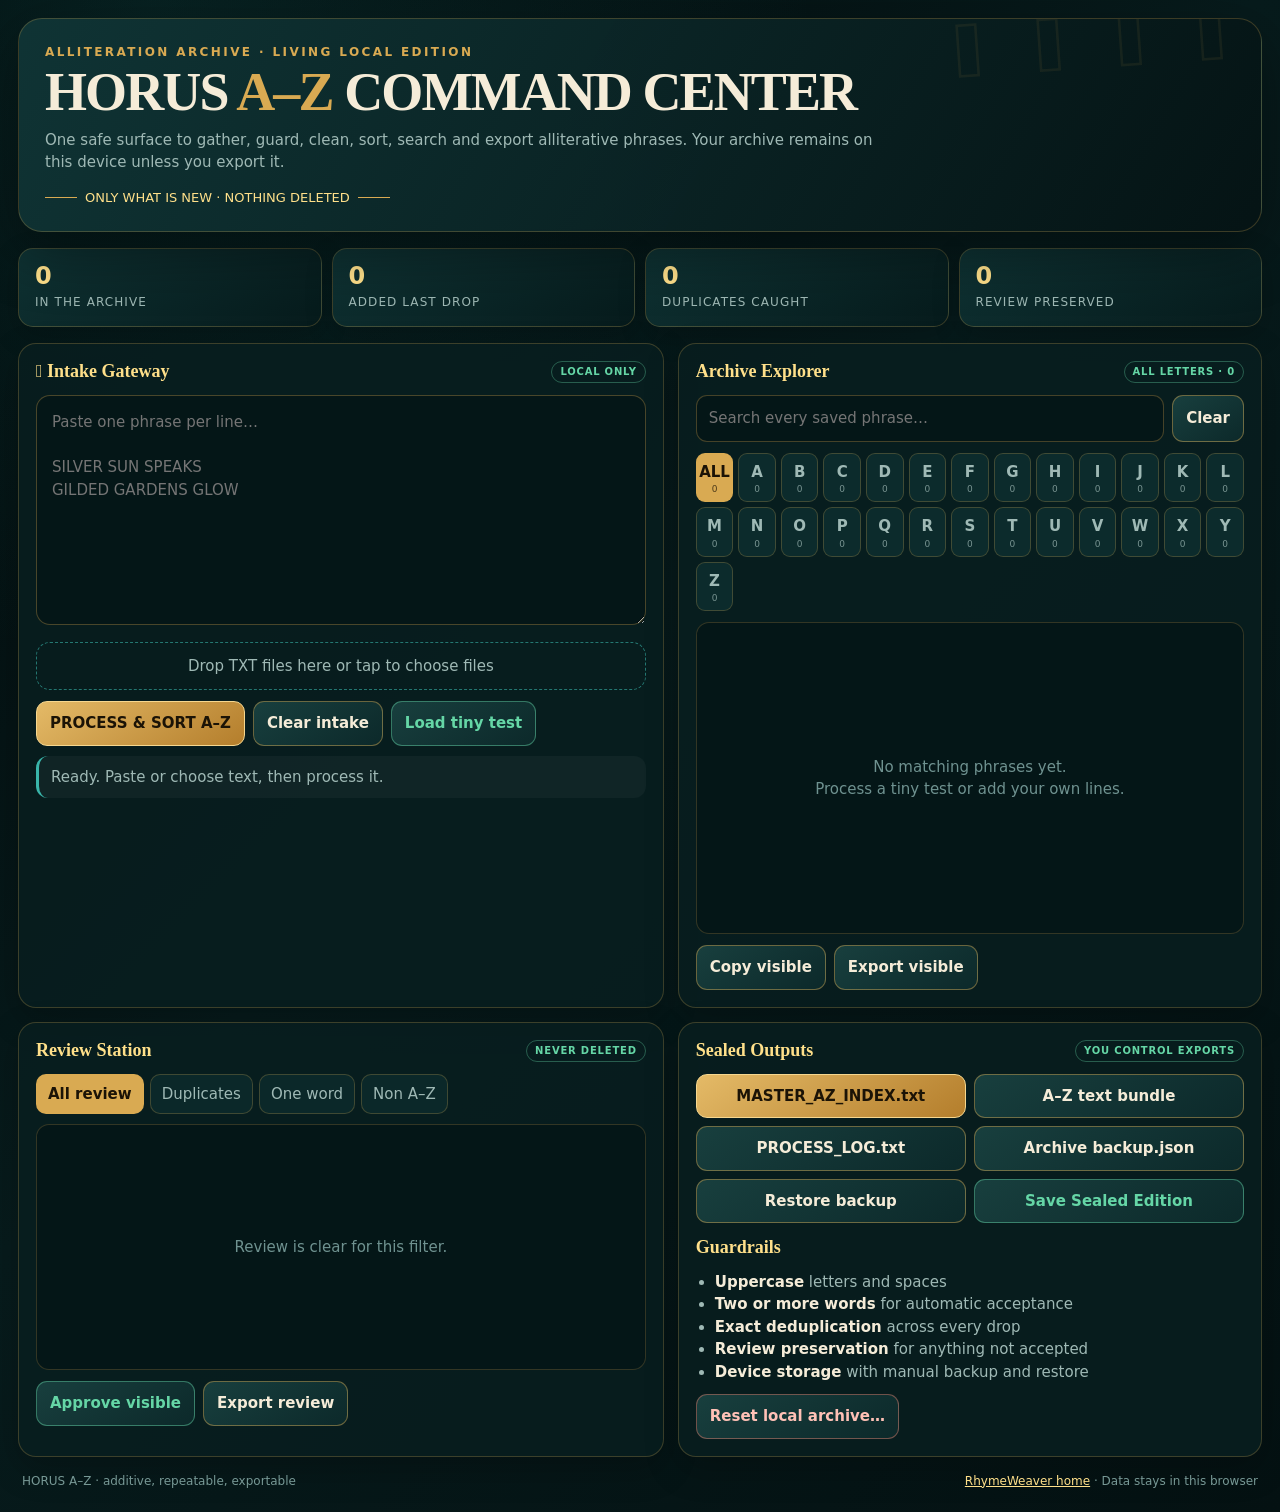
==== horus-command-center.html @ e1c33fc9 "feat: add HORUS A-Z command center" ====
<!doctype html>
<html lang="en">
<head>
  <meta charset="utf-8">
  <meta name="viewport" content="width=device-width,initial-scale=1,viewport-fit=cover">
  <meta name="theme-color" content="#071b1c">
  <title>HORUS A–Z Command Center</title>
  <style>
    :root{--ink:#041112;--deep:#071b1c;--panel:#0b292a;--panel2:#103536;--teal:#1a7773;--teal2:#39b5aa;--gold:#d9aa52;--gold2:#ffe08a;--cream:#f5ecd8;--muted:#9fb9b5;--danger:#e9826f;--ok:#65d6a6;--line:rgba(217,170,82,.25);--shadow:0 18px 60px rgba(0,0,0,.38);--radius:18px}
    *{box-sizing:border-box}
    html{color-scheme:dark;scroll-behavior:smooth}
    body{margin:0;min-height:100vh;background:radial-gradient(circle at 12% 0%,rgba(26,119,115,.2),transparent 35%),linear-gradient(135deg,#020a0b,#071b1c 45%,#041112);color:var(--cream);font:15px/1.5 Inter,ui-sans-serif,system-ui,-apple-system,"Segoe UI",sans-serif}
    button,input,textarea{font:inherit}
    button{touch-action:manipulation}
    .shell{width:min(1480px,100%);margin:auto;padding:18px}
    .mast{position:relative;overflow:hidden;border:1px solid var(--line);border-radius:24px;background:linear-gradient(120deg,rgba(16,53,54,.95),rgba(5,20,21,.98));box-shadow:var(--shadow);padding:24px 26px}
    .mast:after{content:"𓂀 𓋹 𓆣 𓂀";position:absolute;right:18px;top:-18px;color:rgba(217,170,82,.08);font:80px/1 serif;letter-spacing:16px;transform:rotate(-4deg);pointer-events:none}
    .eyebrow{color:var(--gold);font-size:12px;font-weight:800;letter-spacing:.2em;text-transform:uppercase}
    h1{margin:4px 0 2px;font:700 clamp(29px,5vw,54px)/1.03 Georgia,serif;color:var(--cream);letter-spacing:-.035em}
    h1 span{color:var(--gold)}
    .sub{margin:8px 0 0;color:var(--muted);max-width:850px}
    .motto{display:inline-flex;align-items:center;gap:8px;margin-top:14px;color:var(--gold2);font-size:13px}.motto:before,.motto:after{content:"";width:32px;height:1px;background:var(--gold)}
    .stats{display:grid;grid-template-columns:repeat(4,minmax(120px,1fr));gap:10px;margin:16px 0}
    .stat{border:1px solid var(--line);border-radius:15px;background:linear-gradient(145deg,rgba(16,53,54,.9),rgba(7,27,28,.92));padding:14px 16px;box-shadow:0 8px 28px rgba(0,0,0,.2)}
    .stat b{display:block;color:var(--gold2);font-size:24px;line-height:1.1}.stat span{color:var(--muted);font-size:12px;text-transform:uppercase;letter-spacing:.09em}
    .grid{display:grid;grid-template-columns:minmax(0,1.05fr) minmax(360px,.95fr);gap:14px}
    .card{border:1px solid var(--line);border-radius:var(--radius);background:rgba(8,30,31,.92);box-shadow:0 12px 34px rgba(0,0,0,.22);padding:17px}
    .card h2{display:flex;align-items:center;justify-content:space-between;gap:8px;margin:0 0 12px;color:var(--gold2);font:700 18px/1.2 Georgia,serif}
    .tag{border:1px solid rgba(101,214,166,.35);border-radius:999px;color:var(--ok);padding:3px 8px;font:700 10px/1.4 system-ui;letter-spacing:.08em;text-transform:uppercase}
    textarea{width:100%;min-height:230px;resize:vertical;border:1px solid rgba(217,170,82,.32);border-radius:14px;background:#041617;color:var(--cream);padding:15px;outline:none}
    textarea:focus,input:focus{border-color:var(--gold);box-shadow:0 0 0 3px rgba(217,170,82,.12)}
    .drop{position:relative;border:1px dashed rgba(57,181,170,.6);border-radius:14px;padding:12px;text-align:center;color:var(--muted);margin-top:10px;transition:.2s}.drop.over{background:rgba(57,181,170,.12);border-color:var(--gold)}
    .drop input{position:absolute;inset:0;opacity:0;cursor:pointer;width:100%}
    .actions{display:flex;flex-wrap:wrap;gap:8px;margin-top:11px}
    .btn{border:1px solid rgba(217,170,82,.45);border-radius:11px;background:linear-gradient(145deg,#183f3e,#0c292a);color:var(--cream);padding:10px 13px;font-weight:750;cursor:pointer;transition:.15s}.btn:hover{transform:translateY(-1px);border-color:var(--gold)}.btn:active{transform:translateY(0)}
    .btn.primary{background:linear-gradient(145deg,#e4ba67,#b47e2c);color:#1b1306;border-color:#f6d78f}.btn.safe{border-color:rgba(101,214,166,.45);color:var(--ok)}.btn.danger{border-color:rgba(233,130,111,.45);color:#ffc1b6}
    .notice{min-height:42px;margin-top:10px;border-radius:12px;padding:10px 12px;background:rgba(255,255,255,.035);color:var(--muted);border-left:3px solid var(--teal2)}.notice.ok{border-color:var(--ok);color:#c7f7df}.notice.warn{border-color:var(--gold);color:var(--gold2)}.notice.bad{border-color:var(--danger);color:#ffc1b6}
    .search{display:flex;gap:8px}.search input{flex:1;min-width:0;border:1px solid rgba(217,170,82,.3);border-radius:11px;background:#041617;color:var(--cream);padding:11px 12px;outline:none}
    .alphabet{display:grid;grid-template-columns:repeat(13,1fr);gap:5px;margin:11px 0}.letter{border:1px solid rgba(217,170,82,.25);border-radius:9px;background:#0c2b2c;color:var(--muted);padding:7px 2px;cursor:pointer;font-weight:800}.letter.on{background:var(--gold);color:#1b1306}.letter em{display:block;font:normal 9px/1 system-ui;margin-top:2px;opacity:.75}
    .results{height:312px;overflow:auto;border:1px solid rgba(217,170,82,.22);border-radius:13px;background:#041617;padding:7px}
    .row{display:flex;gap:8px;align-items:flex-start;border-bottom:1px solid rgba(255,255,255,.06);padding:8px}.row:last-child{border:0}.row span{flex:1;word-break:break-word}.mini{border:0;border-radius:7px;background:#123c3d;color:var(--gold2);padding:4px 7px;cursor:pointer;font-size:11px}
    .empty{display:grid;place-items:center;height:100%;color:#6f9290;text-align:center;padding:25px}
    .tabs{display:flex;gap:6px;overflow:auto;margin-bottom:10px}.tab{white-space:nowrap;border:1px solid rgba(217,170,82,.25);border-radius:10px;background:#0b2829;color:var(--muted);padding:8px 11px;cursor:pointer}.tab.on{color:#1b1306;background:var(--gold);font-weight:800}
    .review{height:246px;overflow:auto;border:1px solid rgba(217,170,82,.22);border-radius:13px;background:#041617;padding:7px}
    .review .why{display:block;color:var(--danger);font-size:11px;margin-top:2px}
    .exports{display:grid;grid-template-columns:repeat(2,1fr);gap:8px}
    .rulelist{margin:0;padding-left:19px;color:var(--muted)}.rulelist strong{color:var(--cream)}
    footer{display:flex;justify-content:space-between;gap:12px;flex-wrap:wrap;color:#779895;font-size:12px;padding:15px 4px 4px}footer a{color:var(--gold2)}
    dialog{width:min(620px,calc(100% - 30px));border:1px solid var(--line);border-radius:18px;background:#082526;color:var(--cream);box-shadow:var(--shadow);padding:20px}dialog::backdrop{background:rgba(0,0,0,.72)}
    @media(max-width:900px){.grid{grid-template-columns:1fr}.stats{grid-template-columns:repeat(2,1fr)}.alphabet{grid-template-columns:repeat(9,1fr)}}
    @media(max-width:520px){.shell{padding:8px}.mast{padding:20px 16px}.stats{gap:7px}.stat{padding:12px}.alphabet{grid-template-columns:repeat(7,1fr)}.exports{grid-template-columns:1fr}.btn{flex:1 1 auto}}
  </style>
</head>
<body>
<main class="shell">
  <header class="mast">
    <div class="eyebrow">Alliteration Archive · Living Local Edition</div>
    <h1>HORUS <span>A–Z</span> COMMAND CENTER</h1>
    <p class="sub">One safe surface to gather, guard, clean, sort, search and export alliterative phrases. Your archive remains on this device unless you export it.</p>
    <div class="motto">ONLY WHAT IS NEW · NOTHING DELETED</div>
  </header>

  <section class="stats" aria-label="Archive statistics">
    <div class="stat"><b id="totalStat">0</b><span>In the archive</span></div>
    <div class="stat"><b id="lastStat">0</b><span>Added last drop</span></div>
    <div class="stat"><b id="dupeStat">0</b><span>Duplicates caught</span></div>
    <div class="stat"><b id="reviewStat">0</b><span>Review preserved</span></div>
  </section>

  <div class="grid">
    <section class="card">
      <h2>𓂀 Intake Gateway <span class="tag">Local only</span></h2>
      <textarea id="intake" placeholder="Paste one phrase per line…&#10;&#10;SILVER SUN SPEAKS&#10;GILDED GARDENS GLOW"></textarea>
      <div class="drop" id="dropZone">Drop TXT files here or tap to choose files<input id="files" type="file" accept=".txt,text/plain" multiple aria-label="Choose text files"></div>
      <div class="actions">
        <button class="btn primary" id="processBtn">PROCESS &amp; SORT A–Z</button>
        <button class="btn" id="clearInputBtn">Clear intake</button>
        <button class="btn safe" id="sampleBtn">Load tiny test</button>
      </div>
      <div class="notice" id="notice" role="status" aria-live="polite">Ready. Paste or choose text, then process it.</div>
    </section>

    <section class="card">
      <h2>Archive Explorer <span class="tag" id="viewTag">All letters</span></h2>
      <div class="search"><input id="search" type="search" placeholder="Search every saved phrase…" aria-label="Search archive"><button class="btn" id="clearSearchBtn">Clear</button></div>
      <div class="alphabet" id="alphabet" aria-label="Filter by first letter"></div>
      <div class="results" id="results"></div>
      <div class="actions"><button class="btn" id="copyViewBtn">Copy visible</button><button class="btn" id="exportViewBtn">Export visible</button></div>
    </section>

    <section class="card">
      <h2>Review Station <span class="tag">Never deleted</span></h2>
      <div class="tabs"><button class="tab on" data-review="all">All review</button><button class="tab" data-review="duplicate">Duplicates</button><button class="tab" data-review="one-word">One word</button><button class="tab" data-review="non-a-z">Non A–Z</button></div>
      <div class="review" id="review"></div>
      <div class="actions"><button class="btn safe" id="approveAllBtn">Approve visible</button><button class="btn" id="exportReviewBtn">Export review</button></div>
    </section>

    <section class="card">
      <h2>Sealed Outputs <span class="tag">You control exports</span></h2>
      <div class="exports">
        <button class="btn primary" id="masterBtn">MASTER_AZ_INDEX.txt</button>
        <button class="btn" id="azBtn">A–Z text bundle</button>
        <button class="btn" id="logBtn">PROCESS_LOG.txt</button>
        <button class="btn" id="backupBtn">Archive backup.json</button>
        <button class="btn" id="restoreBtn">Restore backup</button>
        <button class="btn safe" id="sealedBtn">Save Sealed Edition</button>
      </div>
      <input id="restoreFile" type="file" accept="application/json,.json" hidden>
      <div style="height:14px"></div>
      <h2>Guardrails</h2>
      <ul class="rulelist">
        <li><strong>Uppercase</strong> letters and spaces</li>
        <li><strong>Two or more words</strong> for automatic acceptance</li>
        <li><strong>Exact deduplication</strong> across every drop</li>
        <li><strong>Review preservation</strong> for anything not accepted</li>
        <li><strong>Device storage</strong> with manual backup and restore</li>
      </ul>
      <div class="actions"><button class="btn danger" id="resetBtn">Reset local archive…</button></div>
    </section>
  </div>
  <footer><span>HORUS A–Z · additive, repeatable, exportable</span><span><a href="./">RhymeWeaver home</a> · Data stays in this browser</span></footer>
</main>

<dialog id="confirmDialog">
  <h2 style="color:var(--gold2);font-family:Georgia,serif">Reset this browser’s local archive?</h2>
  <p>This clears only the saved copy inside this browser. Export a backup first if you want to recover it later. Nothing in GitHub or on your HP is changed.</p>
  <div class="actions"><button class="btn" id="cancelReset">Cancel</button><button class="btn danger" id="confirmReset">Reset local copy</button></div>
</dialog>

<script>
(() => {
  'use strict';
  const KEY='HORUS_AZ_COMMAND_CENTER_V1';
  const LETTERS='ABCDEFGHIJKLMNOPQRSTUVWXYZ'.split('');
  const $=id=>document.getElementById(id);
  const fresh=()=>({version:1,phrases:[],review:[],logs:[],lastAdded:0,totalDupes:0});
  let state=load(), activeLetter='ALL', reviewFilter='all';

  function load(){try{const x=JSON.parse(localStorage.getItem(KEY));return x&&Array.isArray(x.phrases)&&Array.isArray(x.review)?Object.assign(fresh(),x):fresh()}catch{return fresh()}}
  function save(){localStorage.setItem(KEY,JSON.stringify(state));render()}
  function clean(raw){return String(raw).normalize('NFKD').replace(/[\u0300-\u036f]/g,'').toUpperCase().replace(/[^A-Z\s]/g,' ').replace(/\s+/g,' ').trim()}
  function reason(text){if(!text)return 'blank';if(!/^[A-Z]/.test(text))return 'non-a-z';if(text.split(' ').length<2)return 'one-word';return ''}
  function addReview(raw,normalized,why,source){state.review.push({id:crypto.randomUUID?crypto.randomUUID():Date.now()+'-'+Math.random(),raw:String(raw),text:normalized,why,source,at:new Date().toISOString()})}
  function processLines(lines,source='PASTE'){
    const known=new Set(state.phrases), batch=new Set();let added=0,dupes=0,reviewed=0,blanks=0;
    for(const raw of lines){const text=clean(raw);if(!text){blanks++;continue}const why=reason(text);if(why){addReview(raw,text,why,source);reviewed++;continue}if(known.has(text)||batch.has(text)){addReview(raw,text,'duplicate',source);dupes++;reviewed++;continue}batch.add(text);known.add(text);state.phrases.push(text);added++}
    state.phrases.sort((a,b)=>a.localeCompare(b));state.lastAdded=added;state.totalDupes+=dupes;
    state.logs.unshift({at:new Date().toISOString(),source,scanned:lines.length,added,duplicates:dupes,review:reviewed,blank:blanks});
    save();message(`Complete: ${added} new · ${dupes} duplicates · ${reviewed} review · ${blanks} blank`,added?'ok':'warn');
  }
  function message(text,type=''){const n=$('notice');n.textContent=text;n.className='notice '+type}
  function counts(){const c=Object.fromEntries(LETTERS.map(x=>[x,0]));state.phrases.forEach(x=>{if(c[x[0]]!==undefined)c[x[0]]++});return c}
  function visible(){const q=$('search').value.trim().toUpperCase();return state.phrases.filter(x=>(activeLetter==='ALL'||x[0]===activeLetter)&&(!q||x.includes(q)))}
  function visibleReview(){return state.review.filter(x=>reviewFilter==='all'||x.why===reviewFilter)}
  function render(){
    $('totalStat').textContent=state.phrases.length.toLocaleString();$('lastStat').textContent=state.lastAdded.toLocaleString();$('dupeStat').textContent=state.totalDupes.toLocaleString();$('reviewStat').textContent=state.review.length.toLocaleString();
    const c=counts(), a=$('alphabet');a.innerHTML='';
    [['ALL',state.phrases.length],...LETTERS.map(x=>[x,c[x]])].forEach(([l,n])=>{const b=document.createElement('button');b.className='letter '+(activeLetter===l?'on':'');b.innerHTML=`${l}<em>${n}</em>`;b.onclick=()=>{activeLetter=l;render()};a.appendChild(b)});
    const list=visible();$('viewTag').textContent=(activeLetter==='ALL'?'All letters':activeLetter)+' · '+list.length;
    const box=$('results');box.innerHTML='';if(!list.length)box.innerHTML='<div class="empty">No matching phrases yet.<br>Process a tiny test or add your own lines.</div>';else list.slice(0,3000).forEach(text=>{const r=document.createElement('div');r.className='row';const s=document.createElement('span');s.textContent=text;const b=document.createElement('button');b.className='mini';b.textContent='COPY';b.onclick=()=>copy(text);r.append(s,b);box.appendChild(r)});
    const rv=visibleReview(), rb=$('review');rb.innerHTML='';if(!rv.length)rb.innerHTML='<div class="empty">Review is clear for this filter.</div>';else rv.slice(0,3000).forEach(item=>{const r=document.createElement('div');r.className='row';const s=document.createElement('span');s.textContent=item.text||item.raw;const why=document.createElement('small');why.className='why';why.textContent=item.why+' · '+item.source;s.appendChild(why);const b=document.createElement('button');b.className='mini';b.textContent='APPROVE';b.onclick=()=>approve(item.id);r.append(s,b);rb.appendChild(r)});
  }
  function approve(id){const i=state.review.findIndex(x=>x.id===id);if(i<0)return;const item=state.review[i],text=clean(item.text||item.raw);if(!text){message('That line is blank after cleaning.','bad');return}if(state.phrases.includes(text)){item.why='duplicate';message('Already in archive; preserved as duplicate.','warn');save();return}state.phrases.push(text);state.phrases.sort((a,b)=>a.localeCompare(b));state.review.splice(i,1);state.logs.unshift({at:new Date().toISOString(),source:'REVIEW APPROVAL',scanned:1,added:1,duplicates:0,review:0,blank:0});state.lastAdded=1;save();message('Review line approved and added.','ok')}
  function approveVisible(){const ids=visibleReview().map(x=>x.id);let added=0;for(const id of ids){const i=state.review.findIndex(x=>x.id===id);if(i<0)continue;const text=clean(state.review[i].text||state.review[i].raw);if(text&&!state.phrases.includes(text)){state.phrases.push(text);state.review.splice(i,1);added++}}
    state.phrases.sort((a,b)=>a.localeCompare(b));state.lastAdded=added;state.logs.unshift({at:new Date().toISOString(),source:'BULK REVIEW APPROVAL',scanned:ids.length,added,duplicates:ids.length-added,review:0,blank:0});save();message(`${added} review lines approved; existing duplicates stayed in review.`,added?'ok':'warn')}
  function download(name,text,type='text/plain'){const blob=new Blob([text],{type:type+';charset=utf-8'}),url=URL.createObjectURL(blob),a=document.createElement('a');a.href=url;a.download=name;document.body.appendChild(a);a.click();a.remove();setTimeout(()=>URL.revokeObjectURL(url),1500);message(`Downloaded ${name}`,'ok')}
  async function copy(text){try{await navigator.clipboard.writeText(text);message('Copied to clipboard.','ok')}catch{message('Copy was blocked; use Export instead.','bad')}}
  function logText(){return ['HORUS A-Z PROCESS LOG','GENERATED '+new Date().toISOString(),'','DATE\tSOURCE\tSCANNED\tADDED\tDUPLICATES\tREVIEW\tBLANK',...state.logs.map(x=>[x.at,x.source,x.scanned,x.added,x.duplicates,x.review,x.blank].join('\t'))].join('\n')}
  function azBundle(){return LETTERS.map(l=>`===== ${l}.txt =====\n${state.phrases.filter(x=>x[0]===l).join('\n')}`).join('\n\n')}
  function sealed(){const seed=`<script>localStorage.setItem(${JSON.stringify(KEY)},${JSON.stringify(JSON.stringify(state))});<\/script>`;const html='<!doctype html>\n'+document.documentElement.outerHTML.replace('<head>','<head>'+seed);download('HORUS_AZ_SEALED_EDITION.html',html,'text/html')}

  $('processBtn').onclick=()=>{const v=$('intake').value;if(!v.trim()){message('Paste text or choose TXT files first.','bad');return}processLines(v.split(/\r?\n/),'PASTE');$('intake').value=''};
  $('clearInputBtn').onclick=()=>{$('intake').value='';message('Intake cleared; saved archive unchanged.')};
  $('sampleBtn').onclick=()=>{$('intake').value='SILVER SUN SPEAKS\nGILDED GARDENS GLOW\nSILVER SUN SPEAKS\nLONE\nRADIANT RIVERS RISE';message('Tiny test loaded. Press PROCESS & SORT A–Z.')};
  $('search').oninput=render;$('clearSearchBtn').onclick=()=>{$('search').value='';activeLetter='ALL';render()};
  $('copyViewBtn').onclick=()=>copy(visible().join('\n'));$('exportViewBtn').onclick=()=>download(activeLetter==='ALL'?'VISIBLE_AZ_RESULTS.txt':activeLetter+'.txt',visible().join('\n'));
  document.querySelectorAll('.tab').forEach(b=>b.onclick=()=>{document.querySelectorAll('.tab').forEach(x=>x.classList.remove('on'));b.classList.add('on');reviewFilter=b.dataset.review;render()});
  $('approveAllBtn').onclick=approveVisible;$('exportReviewBtn').onclick=()=>download('REVIEW_NOT_DELETED.txt',visibleReview().map(x=>`${x.why}\t${x.text||x.raw}\t${x.source}`).join('\n'));
  $('masterBtn').onclick=()=>download('MASTER_AZ_INDEX.txt',state.phrases.join('\n'));$('azBtn').onclick=()=>download('A_Z_TEXT_BUNDLE.txt',azBundle());$('logBtn').onclick=()=>download('PROCESS_LOG.txt',logText());
  $('backupBtn').onclick=()=>download('HORUS_ARCHIVE_BACKUP.json',JSON.stringify(state,null,2),'application/json');$('sealedBtn').onclick=sealed;
  $('restoreBtn').onclick=()=>$('restoreFile').click();$('restoreFile').onchange=async e=>{const f=e.target.files[0];if(!f)return;try{const x=JSON.parse(await f.text());if(!Array.isArray(x.phrases)||!Array.isArray(x.review))throw Error();state=Object.assign(fresh(),x);save();message('Backup restored successfully.','ok')}catch{message('That file is not a valid HORUS backup.','bad')}e.target.value=''};
  const dz=$('dropZone');['dragenter','dragover'].forEach(ev=>dz.addEventListener(ev,e=>{e.preventDefault();dz.classList.add('over')}));['dragleave','drop'].forEach(ev=>dz.addEventListener(ev,e=>{e.preventDefault();dz.classList.remove('over')}));dz.addEventListener('drop',e=>readFiles(e.dataTransfer.files));$('files').onchange=e=>readFiles(e.target.files);
  async function readFiles(files){const all=[];for(const f of files){try{all.push(...(await f.text()).split(/\r?\n/))}catch{message(`Could not read ${f.name}.`,'bad')}}if(all.length)processLines(all,[...files].map(x=>x.name).join(', '));$('files').value=''}
  const d=$('confirmDialog');$('resetBtn').onclick=()=>d.showModal();$('cancelReset').onclick=()=>d.close();$('confirmReset').onclick=()=>{state=fresh();localStorage.removeItem(KEY);d.close();render();message('Local browser archive reset. GitHub and HP files were not changed.','warn')};
  window.addEventListener('storage',e=>{if(e.key===KEY){state=load();render()}});render();
})();
</script>
</body>
</html>
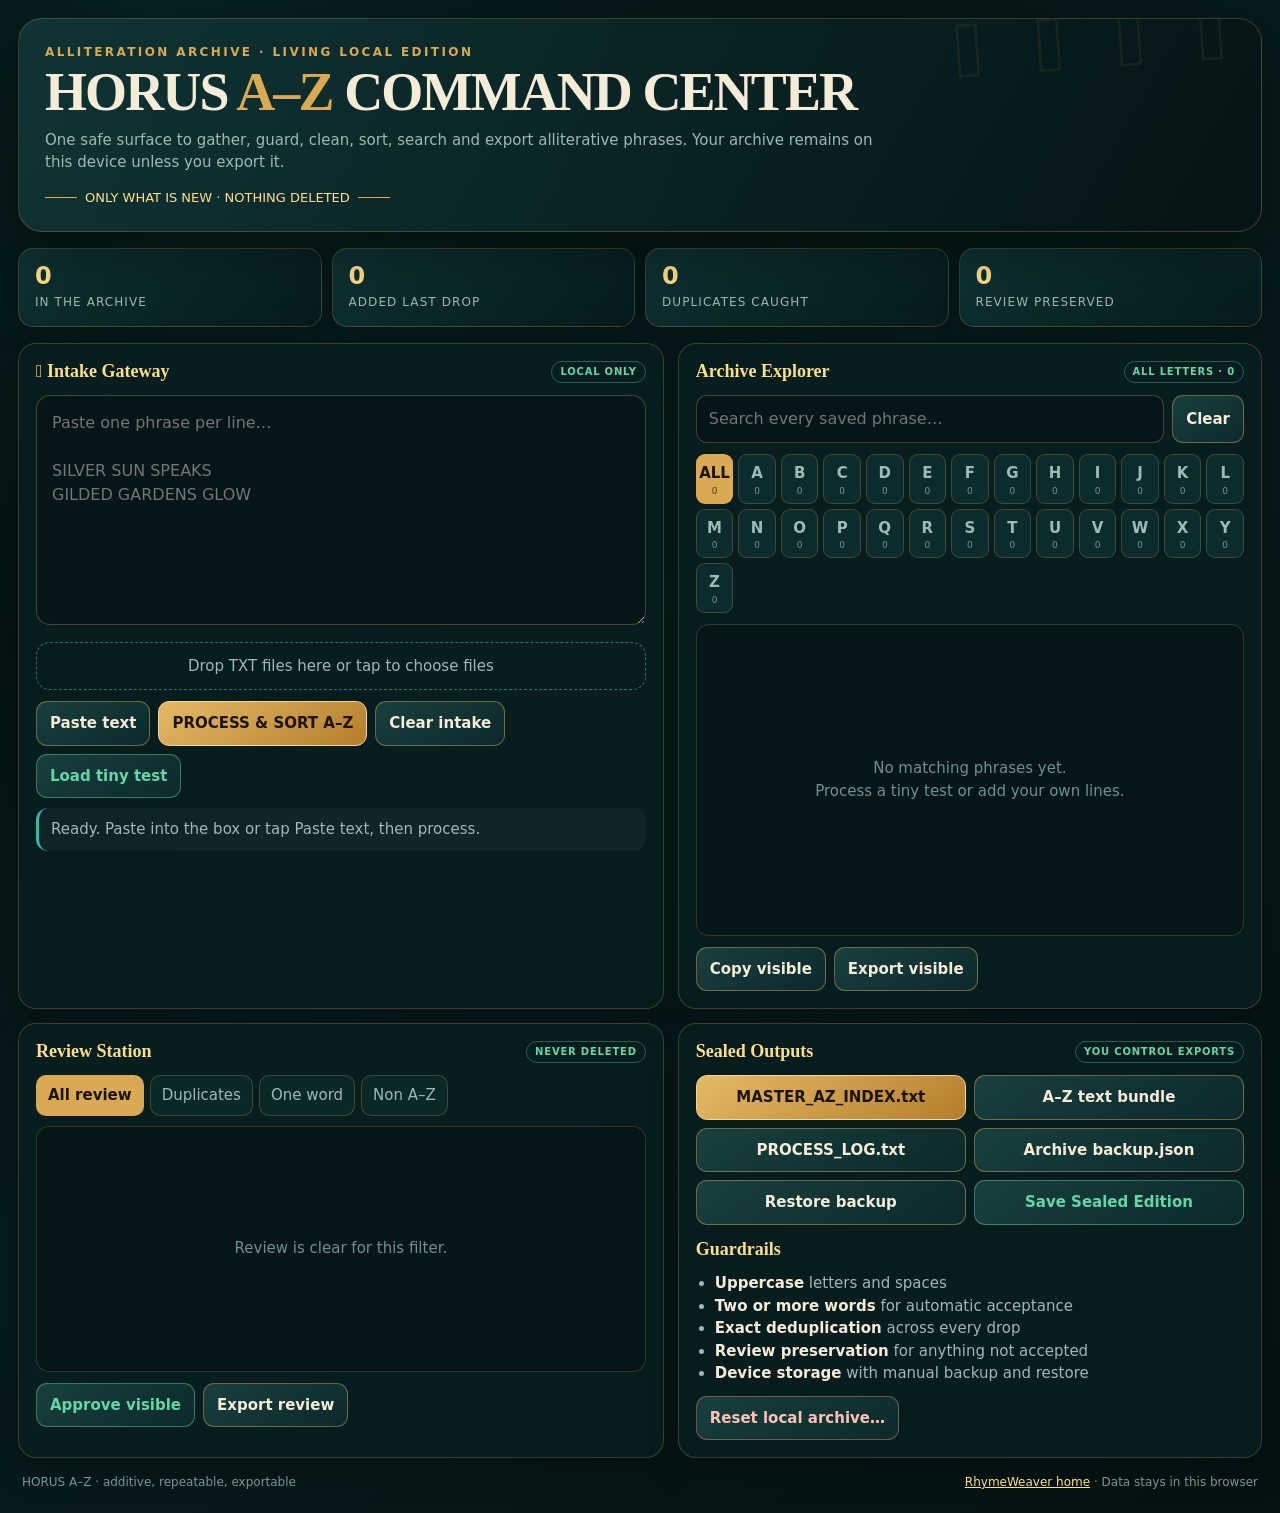
==== commit 5cf98763: "Fix HORUS intake paste and add an inline favicon Rich-text pastes that only carry text/html never ap" ====
--- a/horus-command-center.html
+++ b/horus-command-center.html
@@ -5,6 +5,7 @@
   <meta name="viewport" content="width=device-width,initial-scale=1,viewport-fit=cover">
   <meta name="theme-color" content="#071b1c">
   <title>HORUS A–Z Command Center</title>
+  <link rel="icon" href="data:image/svg+xml,%3Csvg xmlns='http://www.w3.org/2000/svg' viewBox='0 0 32 32'%3E%3Crect width='32' height='32' rx='7' fill='%23041112'/%3E%3Ccircle cx='16' cy='16' r='7.5' fill='none' stroke='%23d9aa52' stroke-width='2'/%3E%3Ccircle cx='16' cy='16' r='2.5' fill='%23ffe08a'/%3E%3C/svg%3E">
   <style>
     :root{--ink:#041112;--deep:#071b1c;--panel:#0b292a;--panel2:#103536;--teal:#1a7773;--teal2:#39b5aa;--gold:#d9aa52;--gold2:#ffe08a;--cream:#f5ecd8;--muted:#9fb9b5;--danger:#e9826f;--ok:#65d6a6;--line:rgba(217,170,82,.25);--shadow:0 18px 60px rgba(0,0,0,.38);--radius:18px}
     *{box-sizing:border-box}
@@ -27,10 +28,11 @@
     .card{border:1px solid var(--line);border-radius:var(--radius);background:rgba(8,30,31,.92);box-shadow:0 12px 34px rgba(0,0,0,.22);padding:17px}
     .card h2{display:flex;align-items:center;justify-content:space-between;gap:8px;margin:0 0 12px;color:var(--gold2);font:700 18px/1.2 Georgia,serif}
     .tag{border:1px solid rgba(101,214,166,.35);border-radius:999px;color:var(--ok);padding:3px 8px;font:700 10px/1.4 system-ui;letter-spacing:.08em;text-transform:uppercase}
-    textarea{width:100%;min-height:230px;resize:vertical;border:1px solid rgba(217,170,82,.32);border-radius:14px;background:#041617;color:var(--cream);padding:15px;outline:none}
+    textarea{width:100%;min-height:230px;resize:vertical;border:1px solid rgba(217,170,82,.32);border-radius:14px;background:#041617;color:var(--cream);padding:15px;outline:none;font-size:16px;position:relative;z-index:2;-webkit-user-select:text;user-select:text;-webkit-touch-callout:default;touch-action:auto}
     textarea:focus,input:focus{border-color:var(--gold);box-shadow:0 0 0 3px rgba(217,170,82,.12)}
-    .drop{position:relative;border:1px dashed rgba(57,181,170,.6);border-radius:14px;padding:12px;text-align:center;color:var(--muted);margin-top:10px;transition:.2s}.drop.over{background:rgba(57,181,170,.12);border-color:var(--gold)}
-    .drop input{position:absolute;inset:0;opacity:0;cursor:pointer;width:100%}
+    .drop{position:relative;z-index:1;overflow:hidden;border:1px dashed rgba(57,181,170,.6);border-radius:14px;padding:12px;text-align:center;color:var(--muted);margin-top:10px;transition:.2s}.drop.over{background:rgba(57,181,170,.12);border-color:var(--gold)}
+    .drop input{position:absolute;inset:0;opacity:0;cursor:pointer;width:100%;height:100%;font-size:16px}
+    input[type="search"]{font-size:16px;-webkit-user-select:text;user-select:text}
     .actions{display:flex;flex-wrap:wrap;gap:8px;margin-top:11px}
     .btn{border:1px solid rgba(217,170,82,.45);border-radius:11px;background:linear-gradient(145deg,#183f3e,#0c292a);color:var(--cream);padding:10px 13px;font-weight:750;cursor:pointer;transition:.15s}.btn:hover{transform:translateY(-1px);border-color:var(--gold)}.btn:active{transform:translateY(0)}
     .btn.primary{background:linear-gradient(145deg,#e4ba67,#b47e2c);color:#1b1306;border-color:#f6d78f}.btn.safe{border-color:rgba(101,214,166,.45);color:var(--ok)}.btn.danger{border-color:rgba(233,130,111,.45);color:#ffc1b6}
@@ -70,14 +72,15 @@
   <div class="grid">
     <section class="card">
       <h2>𓂀 Intake Gateway <span class="tag">Local only</span></h2>
-      <textarea id="intake" placeholder="Paste one phrase per line…&#10;&#10;SILVER SUN SPEAKS&#10;GILDED GARDENS GLOW"></textarea>
+      <textarea id="intake" spellcheck="false" autocomplete="off" autocapitalize="off" autocorrect="off" placeholder="Paste one phrase per line…&#10;&#10;SILVER SUN SPEAKS&#10;GILDED GARDENS GLOW"></textarea>
       <div class="drop" id="dropZone">Drop TXT files here or tap to choose files<input id="files" type="file" accept=".txt,text/plain" multiple aria-label="Choose text files"></div>
       <div class="actions">
-        <button class="btn primary" id="processBtn">PROCESS &amp; SORT A–Z</button>
+        <button class="btn" id="pasteBtn" type="button">Paste text</button>
+        <button class="btn primary" id="processBtn" type="button">PROCESS &amp; SORT A–Z</button>
         <button class="btn" id="clearInputBtn">Clear intake</button>
         <button class="btn safe" id="sampleBtn">Load tiny test</button>
       </div>
-      <div class="notice" id="notice" role="status" aria-live="polite">Ready. Paste or choose text, then process it.</div>
+      <div class="notice" id="notice" role="status" aria-live="polite">Ready. Paste into the box or tap Paste text, then process.</div>
     </section>
 
     <section class="card">
@@ -169,7 +172,115 @@
   function azBundle(){return LETTERS.map(l=>`===== ${l}.txt =====\n${state.phrases.filter(x=>x[0]===l).join('\n')}`).join('\n\n')}
   function sealed(){const seed=`<script>localStorage.setItem(${JSON.stringify(KEY)},${JSON.stringify(JSON.stringify(state))});<\/script>`;const html='<!doctype html>\n'+document.documentElement.outerHTML.replace('<head>','<head>'+seed);download('HORUS_AZ_SEALED_EDITION.html',html,'text/html')}
 
-  $('processBtn').onclick=()=>{const v=$('intake').value;if(!v.trim()){message('Paste text or choose TXT files first.','bad');return}processLines(v.split(/\r?\n/),'PASTE');$('intake').value=''};
+  function htmlToPlain(html){
+    const doc=new DOMParser().parseFromString(String(html),'text/html');
+    const root=doc.body;
+    if(!root)return '';
+    root.querySelectorAll('script,style,noscript').forEach(el=>el.remove());
+    root.querySelectorAll('br').forEach(el=>el.replaceWith('\n'));
+    root.querySelectorAll('p,div,li,tr,h1,h2,h3,h4,h5,h6,blockquote,section,article,pre').forEach(el=>{
+      el.insertBefore(doc.createTextNode('\n'),el.firstChild);
+      el.append(doc.createTextNode('\n'));
+    });
+    return (root.textContent||'').replace(/\u00a0/g,' ').replace(/[ \t]+\n/g,'\n').replace(/\n[ \t]+/g,'\n').replace(/\n{2,}/g,'\n').trim();
+  }
+  function plainFromClipboard(cd){
+    if(!cd)return '';
+    const plain=cd.getData('text/plain')||cd.getData('text')||'';
+    if(plain)return plain;
+    const html=cd.getData('text/html');
+    return html?htmlToPlain(html):'';
+  }
+  function isTextField(el){
+    if(!el)return false;
+    if(el.isContentEditable)return true;
+    if(el.tagName==='TEXTAREA')return true;
+    if(el.tagName!=='INPUT')return false;
+    return ['text','search','email','url','tel','password','number'].includes((el.type||'text').toLowerCase());
+  }
+  function isTextLike(file){
+    const type=(file.type||'').toLowerCase();
+    if(type.startsWith('text/')||type==='application/json')return true;
+    return /\.(txt|text|md|csv|json|tsv)$/i.test(file.name||'');
+  }
+  function splitLines(raw){return String(raw).replace(/\u2028|\u2029/g,'\n').split(/\r\n|\n|\r/)}
+  function insertAt(el,text,start,end){
+    const value=String(text).replace(/\r\n/g,'\n').replace(/\r/g,'\n').replace(/\u2028|\u2029/g,'\n');
+    if(!value)return 0;
+    const before=el.value;
+    const max=before.length;
+    const a=Math.max(0,Math.min(Number.isInteger(start)?start:max,max));
+    const b=Math.max(a,Math.min(Number.isInteger(end)?end:max,max));
+    el.focus();
+    let inserted=false;
+    if(value.length<=100000){
+      try{el.setSelectionRange(a,b);inserted=document.execCommand('insertText',false,value)===true&&el.value!==before}catch(err){inserted=false}
+    }
+    if(!inserted){
+      if(typeof el.setRangeText==='function'){el.value=before;el.setRangeText(value,a,b,'end')}
+      else{el.value=before.slice(0,a)+value+before.slice(b);try{el.setSelectionRange(a+value.length,a+value.length)}catch(err){}}
+    }
+    return splitLines(value).length;
+  }
+  // A textarea ignores rich-text pastes that carry only text/html. Read the paste
+  // event and insert plain lines. If focus is on a button or the file control, send
+  // the text to intake so Ctrl+V, right-click, and long-press still land somewhere.
+  document.addEventListener('paste',e=>{
+    const target=e.target;
+    const field=isTextField(target)?target:$('intake');
+    const cd=e.clipboardData;
+    const text=plainFromClipboard(cd);
+    if(text){
+      e.preventDefault();
+      const lines=insertAt(field,text,field.selectionStart,field.selectionEnd);
+      if(field.id==='intake')message('Pasted '+lines+' line'+(lines===1?'':'s')+' into intake.','ok');
+      return;
+    }
+    const files=cd?[...cd.files]:[];
+    if(!files.length||field.id!=='intake')return;
+    const textFiles=files.filter(isTextLike);
+    if(!textFiles.length){
+      if(!isTextField(target)){e.preventDefault();message('That paste was not text. Copy the words, or drop a TXT file.','warn')}
+      return;
+    }
+    e.preventDefault();
+    const start=field.selectionStart,end=field.selectionEnd;
+    Promise.all(textFiles.map(f=>f.text().catch(()=>''))).then(parts=>{
+      const joined=parts.filter(Boolean).join('\n');
+      if(!joined){message('Could not read that pasted file.','bad');return}
+      const lines=insertAt($('intake'),joined,start,end);
+      message('Pasted '+lines+' line'+(lines===1?'':'s')+' from '+textFiles.length+' file'+(textFiles.length===1?'':'s')+'.','ok');
+    });
+  });
+  async function pasteFromClipboard(){
+    const el=$('intake');
+    const start=el.selectionStart,end=el.selectionEnd;
+    let text='',denied=!navigator.clipboard||!window.isSecureContext||!navigator.clipboard.readText;
+    if(!denied){
+      try{text=await navigator.clipboard.readText()}catch(err){denied=true}
+    }
+    if(!text&&!denied&&navigator.clipboard.read){
+      try{
+        const items=await navigator.clipboard.read();
+        for(const item of items){
+          if(item.types.includes('text/plain')){const t=await (await item.getType('text/plain')).text();if(t){text=t;break}}
+        }
+        if(!text){
+          for(const item of items){
+            if(item.types.includes('text/html')){text=htmlToPlain(await (await item.getType('text/html')).text());if(text)break}
+          }
+        }
+      }catch(err){denied=!text}
+    }
+    if(text){const lines=insertAt(el,text,start,end);message('Pasted '+lines+' line'+(lines===1?'':'s')+' into intake.','ok');return}
+    el.focus();
+    try{el.setSelectionRange(start,end)}catch(err){}
+    message(denied
+      ?'Clipboard read is not permitted here. Intake is selected — use Ctrl+V, right-click Paste, or long-press and choose Paste.'
+      :'Clipboard is empty. Copy your phrases, then tap Paste text again.','warn');
+  }
+  $('pasteBtn').onclick=pasteFromClipboard;
+  $('processBtn').onclick=()=>{const v=$('intake').value;if(!v.trim()){message('Paste text or choose TXT files first.','bad');return}processLines(splitLines(v),'PASTE');$('intake').value=''};
   $('clearInputBtn').onclick=()=>{$('intake').value='';message('Intake cleared; saved archive unchanged.')};
   $('sampleBtn').onclick=()=>{$('intake').value='SILVER SUN SPEAKS\nGILDED GARDENS GLOW\nSILVER SUN SPEAKS\nLONE\nRADIANT RIVERS RISE';message('Tiny test loaded. Press PROCESS & SORT A–Z.')};
   $('search').oninput=render;$('clearSearchBtn').onclick=()=>{$('search').value='';activeLetter='ALL';render()};
@@ -180,7 +291,7 @@
   $('backupBtn').onclick=()=>download('HORUS_ARCHIVE_BACKUP.json',JSON.stringify(state,null,2),'application/json');$('sealedBtn').onclick=sealed;
   $('restoreBtn').onclick=()=>$('restoreFile').click();$('restoreFile').onchange=async e=>{const f=e.target.files[0];if(!f)return;try{const x=JSON.parse(await f.text());if(!Array.isArray(x.phrases)||!Array.isArray(x.review))throw Error();state=Object.assign(fresh(),x);save();message('Backup restored successfully.','ok')}catch{message('That file is not a valid HORUS backup.','bad')}e.target.value=''};
   const dz=$('dropZone');['dragenter','dragover'].forEach(ev=>dz.addEventListener(ev,e=>{e.preventDefault();dz.classList.add('over')}));['dragleave','drop'].forEach(ev=>dz.addEventListener(ev,e=>{e.preventDefault();dz.classList.remove('over')}));dz.addEventListener('drop',e=>readFiles(e.dataTransfer.files));$('files').onchange=e=>readFiles(e.target.files);
-  async function readFiles(files){const all=[];for(const f of files){try{all.push(...(await f.text()).split(/\r?\n/))}catch{message(`Could not read ${f.name}.`,'bad')}}if(all.length)processLines(all,[...files].map(x=>x.name).join(', '));$('files').value=''}
+  async function readFiles(files){const all=[];for(const f of files){try{all.push(...splitLines(await f.text()))}catch{message(`Could not read ${f.name}.`,'bad')}}if(all.length)processLines(all,[...files].map(x=>x.name).join(', '));$('files').value=''}
   const d=$('confirmDialog');$('resetBtn').onclick=()=>d.showModal();$('cancelReset').onclick=()=>d.close();$('confirmReset').onclick=()=>{state=fresh();localStorage.removeItem(KEY);d.close();render();message('Local browser archive reset. GitHub and HP files were not changed.','warn')};
   window.addEventListener('storage',e=>{if(e.key===KEY){state=load();render()}});render();
 })();
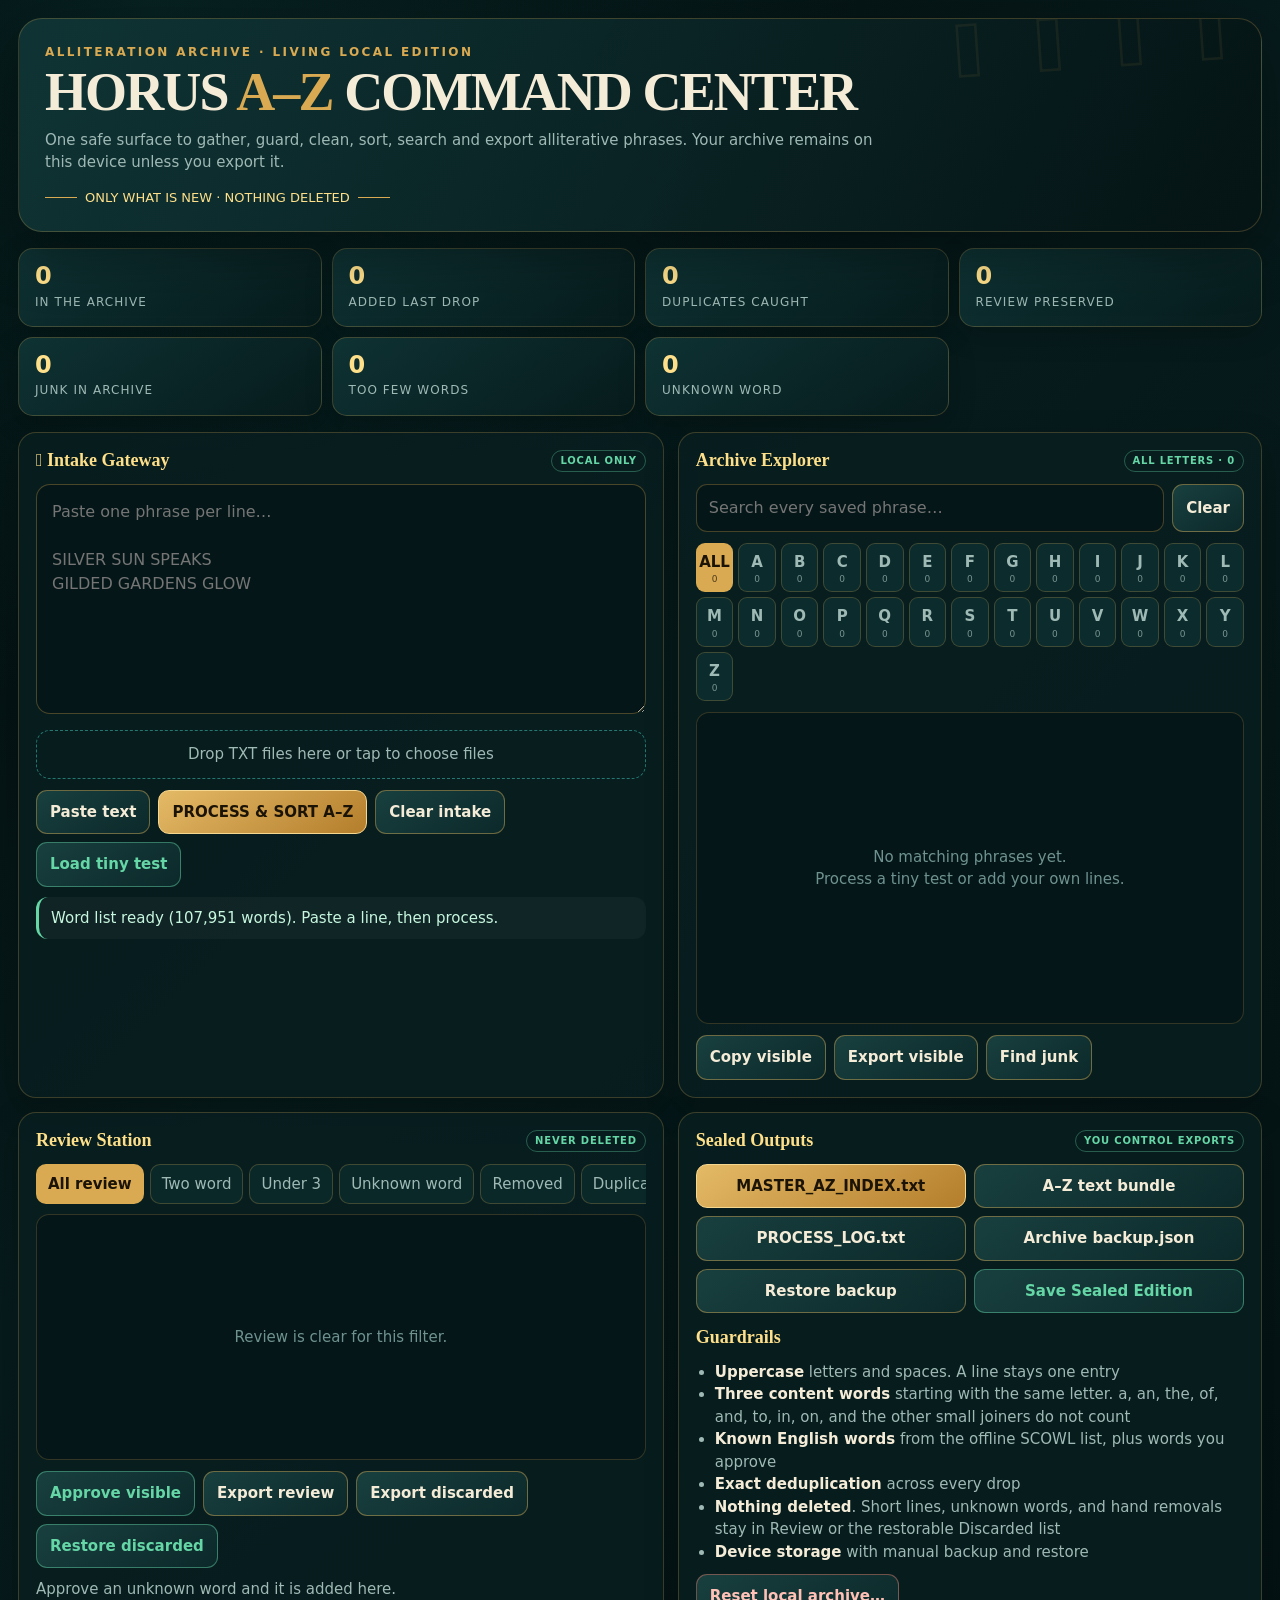
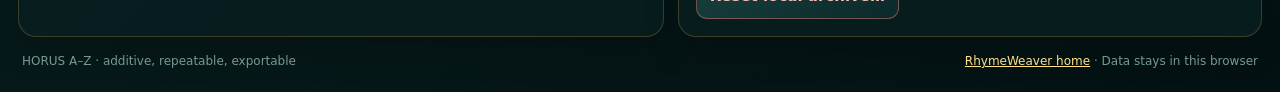
==== commit 3c7427a6: "Gate HORUS archive on three-word alliteration and a SCOWL dictionary Keep short lines, unknown words" ====
--- a/horus-command-center.html
+++ b/horus-command-center.html
@@ -40,7 +40,11 @@
     .search{display:flex;gap:8px}.search input{flex:1;min-width:0;border:1px solid rgba(217,170,82,.3);border-radius:11px;background:#041617;color:var(--cream);padding:11px 12px;outline:none}
     .alphabet{display:grid;grid-template-columns:repeat(13,1fr);gap:5px;margin:11px 0}.letter{border:1px solid rgba(217,170,82,.25);border-radius:9px;background:#0c2b2c;color:var(--muted);padding:7px 2px;cursor:pointer;font-weight:800}.letter.on{background:var(--gold);color:#1b1306}.letter em{display:block;font:normal 9px/1 system-ui;margin-top:2px;opacity:.75}
     .results{height:312px;overflow:auto;border:1px solid rgba(217,170,82,.22);border-radius:13px;background:#041617;padding:7px}
-    .row{display:flex;gap:8px;align-items:flex-start;border-bottom:1px solid rgba(255,255,255,.06);padding:8px}.row:last-child{border:0}.row span{flex:1;word-break:break-word}.mini{border:0;border-radius:7px;background:#123c3d;color:var(--gold2);padding:4px 7px;cursor:pointer;font-size:11px}
+    .row{display:flex;flex-wrap:wrap;gap:8px;align-items:flex-start;border-bottom:1px solid rgba(255,255,255,.06);padding:8px}.row:last-child{border:0}.row span{flex:1;min-width:140px;word-break:break-word}.mini{border:0;border-radius:7px;background:#123c3d;color:var(--gold2);padding:6px 8px;cursor:pointer;font-size:12px}
+    .junkpanel{margin-top:10px;border:1px solid var(--line);border-radius:12px;padding:12px;color:var(--muted)}.junkpanel b{color:var(--gold2)}
+    .allow{display:flex;flex-wrap:wrap;gap:6px;margin-top:10px;color:var(--muted);align-items:center}
+    .toast{position:fixed;z-index:40;left:50%;bottom:16px;transform:translateX(-50%);display:flex;gap:12px;align-items:center;max-width:min(560px,calc(100% - 24px));border:1px solid var(--line);border-radius:14px;background:#102826;color:var(--cream);padding:12px 14px;box-shadow:var(--shadow)}
+    .toast[hidden]{display:none}
     .empty{display:grid;place-items:center;height:100%;color:#6f9290;text-align:center;padding:25px}
     .tabs{display:flex;gap:6px;overflow:auto;margin-bottom:10px}.tab{white-space:nowrap;border:1px solid rgba(217,170,82,.25);border-radius:10px;background:#0b2829;color:var(--muted);padding:8px 11px;cursor:pointer}.tab.on{color:#1b1306;background:var(--gold);font-weight:800}
     .review{height:246px;overflow:auto;border:1px solid rgba(217,170,82,.22);border-radius:13px;background:#041617;padding:7px}
@@ -67,6 +71,9 @@
     <div class="stat"><b id="lastStat">0</b><span>Added last drop</span></div>
     <div class="stat"><b id="dupeStat">0</b><span>Duplicates caught</span></div>
     <div class="stat"><b id="reviewStat">0</b><span>Review preserved</span></div>
+    <div class="stat"><b id="junkStat">0</b><span>Junk in archive</span></div>
+    <div class="stat"><b id="fewStat">0</b><span>Too few words</span></div>
+    <div class="stat"><b id="unknownStat">0</b><span>Unknown word</span></div>
   </section>
 
   <div class="grid">
@@ -88,14 +95,20 @@
       <div class="search"><input id="search" type="search" placeholder="Search every saved phrase…" aria-label="Search archive"><button class="btn" id="clearSearchBtn">Clear</button></div>
       <div class="alphabet" id="alphabet" aria-label="Filter by first letter"></div>
       <div class="results" id="results"></div>
-      <div class="actions"><button class="btn" id="copyViewBtn">Copy visible</button><button class="btn" id="exportViewBtn">Export visible</button></div>
+      <div class="actions"><button class="btn" id="copyViewBtn" type="button">Copy visible</button><button class="btn" id="exportViewBtn" type="button">Export visible</button><button class="btn" id="findJunkBtn" type="button">Find junk</button></div>
+      <div class="junkpanel" id="junkPanel" hidden>
+        <b id="junkSummary">Junk</b>
+        <div id="junkLetters"></div>
+        <div class="actions"><button class="btn" id="moveJunkBtn" type="button">Move all 0 to review</button></div>
+      </div>
     </section>
 
     <section class="card">
       <h2>Review Station <span class="tag">Never deleted</span></h2>
-      <div class="tabs"><button class="tab on" data-review="all">All review</button><button class="tab" data-review="duplicate">Duplicates</button><button class="tab" data-review="one-word">One word</button><button class="tab" data-review="non-a-z">Non A–Z</button></div>
+      <div class="tabs"><button class="tab on" data-review="all">All review</button><button class="tab" data-review="two-word">Two word</button><button class="tab" data-review="under 3">Under 3</button><button class="tab" data-review="unknown">Unknown word</button><button class="tab" data-review="removed by hand">Removed</button><button class="tab" data-review="duplicate">Duplicates</button><button class="tab" data-review="one-word">One word</button><button class="tab" data-review="non-a-z">Non A–Z</button><button class="tab" data-review="discarded">Discarded</button></div>
       <div class="review" id="review"></div>
-      <div class="actions"><button class="btn safe" id="approveAllBtn">Approve visible</button><button class="btn" id="exportReviewBtn">Export review</button></div>
+      <div class="actions"><button class="btn safe" id="approveAllBtn" type="button">Approve visible</button><button class="btn" id="exportReviewBtn" type="button">Export review</button><button class="btn" id="exportDiscardBtn" type="button">Export discarded</button><button class="btn safe" id="restoreDiscardBtn" type="button">Restore discarded</button></div>
+      <div class="allow" id="allowBox" aria-label="Allowed words"></div>
     </section>
 
     <section class="card">
@@ -112,10 +125,11 @@
       <div style="height:14px"></div>
       <h2>Guardrails</h2>
       <ul class="rulelist">
-        <li><strong>Uppercase</strong> letters and spaces</li>
-        <li><strong>Two or more words</strong> for automatic acceptance</li>
+        <li><strong>Uppercase</strong> letters and spaces. A line stays one entry</li>
+        <li><strong>Three content words</strong> starting with the same letter. a, an, the, of, and, to, in, on, and the other small joiners do not count</li>
+        <li><strong>Known English words</strong> from the offline SCOWL list, plus words you approve</li>
         <li><strong>Exact deduplication</strong> across every drop</li>
-        <li><strong>Review preservation</strong> for anything not accepted</li>
+        <li><strong>Nothing deleted</strong>. Short lines, unknown words, and hand removals stay in Review or the restorable Discarded list</li>
         <li><strong>Device storage</strong> with manual backup and restore</li>
       </ul>
       <div class="actions"><button class="btn danger" id="resetBtn">Reset local archive…</button></div>
@@ -129,24 +143,96 @@
   <p>This clears only the saved copy inside this browser. Export a backup first if you want to recover it later. Nothing in GitHub or on your HP is changed.</p>
   <div class="actions"><button class="btn" id="cancelReset">Cancel</button><button class="btn danger" id="confirmReset">Reset local copy</button></div>
 </dialog>
+<div class="toast" id="toast" hidden role="status"><span id="toastText">Moved to review.</span><button class="btn" id="toastUndo" type="button">Undo</button></div>
 
 <script>
 (() => {
   'use strict';
   const KEY='HORUS_AZ_COMMAND_CENTER_V1';
   const LETTERS='ABCDEFGHIJKLMNOPQRSTUVWXYZ'.split('');
+  const STOP=new Set('A AN THE OF AND TO IN ON FOR WITH FROM BY AT AS OR BUT NOR INTO ONTO UPON OVER UNDER OUT UP OFF PER VIA THAN'.split(' '));
+  const DICT=new Set();
+  let dictReady=false;
   const $=id=>document.getElementById(id);
-  const fresh=()=>({version:1,phrases:[],review:[],logs:[],lastAdded:0,totalDupes:0});
-  let state=load(), activeLetter='ALL', reviewFilter='all';
-
-  function load(){try{const x=JSON.parse(localStorage.getItem(KEY));return x&&Array.isArray(x.phrases)&&Array.isArray(x.review)?Object.assign(fresh(),x):fresh()}catch{return fresh()}}
+  const fresh=()=>({version:2,phrases:[],review:[],discarded:[],allow:[],kept:[],logs:[],lastAdded:0,totalDupes:0});
+  let state=load(), activeLetter='ALL', reviewFilter='all', undoTimer=0;
+
+  function load(){
+    try{
+      const x=JSON.parse(localStorage.getItem(KEY));
+      if(!x||!Array.isArray(x.phrases)||!Array.isArray(x.review)) return fresh();
+      const s=Object.assign(fresh(),x);
+      if(!Array.isArray(s.discarded)) s.discarded=[];
+      if(!Array.isArray(s.allow)) s.allow=[];
+      if(!Array.isArray(s.kept)) s.kept=[];
+      if(!Array.isArray(s.logs)) s.logs=[];
+      s.version=2;
+      return s;
+    }catch{return fresh()}
+  }
   function save(){localStorage.setItem(KEY,JSON.stringify(state));render()}
-  function clean(raw){return String(raw).normalize('NFKD').replace(/[\u0300-\u036f]/g,'').toUpperCase().replace(/[^A-Z\s]/g,' ').replace(/\s+/g,' ').trim()}
-  function reason(text){if(!text)return 'blank';if(!/^[A-Z]/.test(text))return 'non-a-z';if(text.split(' ').length<2)return 'one-word';return ''}
-  function addReview(raw,normalized,why,source){state.review.push({id:crypto.randomUUID?crypto.randomUUID():Date.now()+'-'+Math.random(),raw:String(raw),text:normalized,why,source,at:new Date().toISOString()})}
+  function clean(raw){return String(raw).normalize('NFKD').replace(/[\u0300-\u036f]/g,'').replace(/['’]/g,'').toUpperCase().replace(/[^A-Z\s]/g,' ').replace(/\s+/g,' ').trim()}
+  function stems(word){
+    const w=String(word).toLowerCase().replace(/[^a-z]/g,'');
+    const out=[];
+    if(w.length>2&&w.endsWith('s')) out.push(w.slice(0,-1));
+    if(w.length>3&&w.endsWith('es')) out.push(w.slice(0,-2));
+    if(w.length>4&&w.endsWith('ies')) out.push(w.slice(0,-3)+'y');
+    if(w.length>3&&w.endsWith('ed')){out.push(w.slice(0,-2));out.push(w.slice(0,-2)+'e');if(w.length>4&&w[w.length-3]===w[w.length-4]) out.push(w.slice(0,-3))}
+    if(w.length>4&&w.endsWith('ing')){out.push(w.slice(0,-3));out.push(w.slice(0,-3)+'e');if(w.length>5&&w[w.length-4]===w[w.length-5]) out.push(w.slice(0,-4))}
+    return out.filter(s=>s.length>1);
+  }
+  function inDict(word){return DICT.has(String(word).toLowerCase())}
+  function allowed(word){return state.allow.includes(String(word).toLowerCase())}
+  function isKnown(word){
+    const w=String(word).toLowerCase().replace(/[^a-z]/g,'');
+    if(!w) return false;
+    if(allowed(w)||inDict(w)) return true;
+    return stems(w).some(s=>allowed(s)||inDict(s));
+  }
+  function wordsOf(text){return String(text).split(' ').filter(Boolean)}
+  function unknownTokens(text){return wordsOf(text).filter(w=>!isKnown(w))}
+  function alliterationCount(text){
+    const groups={};
+    wordsOf(text).forEach(w=>{if(STOP.has(w)||!w[0]) return;groups[w[0]]=(groups[w[0]]||0)+1});
+    return Math.max(0,...Object.values(groups),0);
+  }
+  function gate(text){
+    if(!text) return 'blank';
+    if(!/^[A-Z]/.test(text)) return 'non-a-z';
+    if(!dictReady) return 'word list loading';
+    const unknown=unknownTokens(text);
+    if(unknown.length) return 'unknown word: '+unknown.join(', ');
+    const best=alliterationCount(text);
+    if(best>=3) return '';
+    if(best===2) return 'two-word';
+    return 'under 3';
+  }
+  function tooFew(why){return why==='two-word'||why==='under 3'||why==='one-word'}
+  function isUnknown(why){return String(why||'').startsWith('unknown word')}
+  function junkList(){return dictReady?state.phrases.filter(p=>!state.kept.includes(p)&&gate(p)) : []}
+  function learn(text){
+    wordsOf(text).forEach(w=>{
+      const k=w.toLowerCase().replace(/[^a-z]/g,'');
+      if(k.length<2) return;
+      if(inDict(k)||stems(k).some(inDict)) return;
+      if(!state.allow.includes(k)) state.allow.push(k);
+    });
+  }
+  function protect(text){learn(text);if(gate(text)&&!state.kept.includes(text)) state.kept.push(text)}
+  function newId(){return crypto.randomUUID?crypto.randomUUID():Date.now()+'-'+Math.random()}
+  function addReview(raw,normalized,why,source){state.review.push({id:newId(),raw:String(raw),text:normalized,why,source,at:new Date().toISOString()})}
   function processLines(lines,source='PASTE'){
+    if(!dictReady){message('Word list is still loading. Nothing was added.','warn');return}
     const known=new Set(state.phrases), batch=new Set();let added=0,dupes=0,reviewed=0,blanks=0;
-    for(const raw of lines){const text=clean(raw);if(!text){blanks++;continue}const why=reason(text);if(why){addReview(raw,text,why,source);reviewed++;continue}if(known.has(text)||batch.has(text)){addReview(raw,text,'duplicate',source);dupes++;reviewed++;continue}batch.add(text);known.add(text);state.phrases.push(text);added++}
+    for(const raw of lines){
+      const text=clean(raw);
+      if(!text){blanks++;continue}
+      const why=gate(text);
+      if(why){addReview(raw,text,why,source);reviewed++;continue}
+      if(known.has(text)||batch.has(text)){addReview(raw,text,'duplicate',source);dupes++;reviewed++;continue}
+      batch.add(text);known.add(text);state.phrases.push(text);added++;
+    }
     state.phrases.sort((a,b)=>a.localeCompare(b));state.lastAdded=added;state.totalDupes+=dupes;
     state.logs.unshift({at:new Date().toISOString(),source,scanned:lines.length,added,duplicates:dupes,review:reviewed,blank:blanks});
     save();message(`Complete: ${added} new · ${dupes} duplicates · ${reviewed} review · ${blanks} blank`,added?'ok':'warn');
@@ -154,18 +240,142 @@
   function message(text,type=''){const n=$('notice');n.textContent=text;n.className='notice '+type}
   function counts(){const c=Object.fromEntries(LETTERS.map(x=>[x,0]));state.phrases.forEach(x=>{if(c[x[0]]!==undefined)c[x[0]]++});return c}
   function visible(){const q=$('search').value.trim().toUpperCase();return state.phrases.filter(x=>(activeLetter==='ALL'||x[0]===activeLetter)&&(!q||x.includes(q)))}
-  function visibleReview(){return state.review.filter(x=>reviewFilter==='all'||x.why===reviewFilter)}
+  function matchesReview(item){
+    if(reviewFilter==='all') return true;
+    if(reviewFilter==='unknown') return isUnknown(item.why);
+    return item.why===reviewFilter;
+  }
+  function visibleReview(){return state.review.filter(matchesReview)}
   function render(){
+    const junk=junkList();
+    const few=state.review.filter(x=>tooFew(x.why)).length;
+    const unknown=state.review.filter(x=>isUnknown(x.why)).length;
     $('totalStat').textContent=state.phrases.length.toLocaleString();$('lastStat').textContent=state.lastAdded.toLocaleString();$('dupeStat').textContent=state.totalDupes.toLocaleString();$('reviewStat').textContent=state.review.length.toLocaleString();
+    $('junkStat').textContent=dictReady?junk.length.toLocaleString():'…';$('fewStat').textContent=few.toLocaleString();$('unknownStat').textContent=unknown.toLocaleString();
     const c=counts(), a=$('alphabet');a.innerHTML='';
     [['ALL',state.phrases.length],...LETTERS.map(x=>[x,c[x]])].forEach(([l,n])=>{const b=document.createElement('button');b.className='letter '+(activeLetter===l?'on':'');b.innerHTML=`${l}<em>${n}</em>`;b.onclick=()=>{activeLetter=l;render()};a.appendChild(b)});
     const list=visible();$('viewTag').textContent=(activeLetter==='ALL'?'All letters':activeLetter)+' · '+list.length;
-    const box=$('results');box.innerHTML='';if(!list.length)box.innerHTML='<div class="empty">No matching phrases yet.<br>Process a tiny test or add your own lines.</div>';else list.slice(0,3000).forEach(text=>{const r=document.createElement('div');r.className='row';const s=document.createElement('span');s.textContent=text;const b=document.createElement('button');b.className='mini';b.textContent='COPY';b.onclick=()=>copy(text);r.append(s,b);box.appendChild(r)});
-    const rv=visibleReview(), rb=$('review');rb.innerHTML='';if(!rv.length)rb.innerHTML='<div class="empty">Review is clear for this filter.</div>';else rv.slice(0,3000).forEach(item=>{const r=document.createElement('div');r.className='row';const s=document.createElement('span');s.textContent=item.text||item.raw;const why=document.createElement('small');why.className='why';why.textContent=item.why+' · '+item.source;s.appendChild(why);const b=document.createElement('button');b.className='mini';b.textContent='APPROVE';b.onclick=()=>approve(item.id);r.append(s,b);rb.appendChild(r)});
-  }
-  function approve(id){const i=state.review.findIndex(x=>x.id===id);if(i<0)return;const item=state.review[i],text=clean(item.text||item.raw);if(!text){message('That line is blank after cleaning.','bad');return}if(state.phrases.includes(text)){item.why='duplicate';message('Already in archive; preserved as duplicate.','warn');save();return}state.phrases.push(text);state.phrases.sort((a,b)=>a.localeCompare(b));state.review.splice(i,1);state.logs.unshift({at:new Date().toISOString(),source:'REVIEW APPROVAL',scanned:1,added:1,duplicates:0,review:0,blank:0});state.lastAdded=1;save();message('Review line approved and added.','ok')}
-  function approveVisible(){const ids=visibleReview().map(x=>x.id);let added=0;for(const id of ids){const i=state.review.findIndex(x=>x.id===id);if(i<0)continue;const text=clean(state.review[i].text||state.review[i].raw);if(text&&!state.phrases.includes(text)){state.phrases.push(text);state.review.splice(i,1);added++}}
-    state.phrases.sort((a,b)=>a.localeCompare(b));state.lastAdded=added;state.logs.unshift({at:new Date().toISOString(),source:'BULK REVIEW APPROVAL',scanned:ids.length,added,duplicates:ids.length-added,review:0,blank:0});save();message(`${added} review lines approved; existing duplicates stayed in review.`,added?'ok':'warn')}
+    const box=$('results');box.innerHTML='';
+    if(!list.length) box.innerHTML='<div class="empty">No matching phrases yet.<br>Process a tiny test or add your own lines.</div>';
+    else list.slice(0,3000).forEach(text=>{
+      const r=document.createElement('div');r.className='row';
+      const s=document.createElement('span');s.textContent=text;
+      const b=document.createElement('button');b.className='mini';b.type='button';b.textContent='COPY';b.onclick=()=>copy(text);
+      const mv=document.createElement('button');mv.className='mini';mv.type='button';mv.textContent='Move to review';mv.onclick=()=>moveToReview(text);
+      r.append(s,b,mv);box.appendChild(r);
+    });
+    const discardedView=reviewFilter==='discarded';
+    $('approveAllBtn').hidden=discardedView;
+    const rb=$('review');rb.innerHTML='';
+    const rows=discardedView?state.discarded:visibleReview();
+    if(!rows.length) rb.innerHTML='<div class="empty">'+(discardedView?'Discarded list is empty. Nothing has been thrown away.':'Review is clear for this filter.')+'</div>';
+    else rows.slice(0,3000).forEach(item=>{
+      const r=document.createElement('div');r.className='row';
+      const s=document.createElement('span');s.textContent=item.text||item.raw;
+      const why=document.createElement('small');why.className='why';why.textContent=(item.why||'discarded')+' · '+(item.source||'');s.appendChild(why);
+      if(discardedView){
+        const back=document.createElement('button');back.className='mini';back.type='button';back.textContent='RESTORE';back.onclick=()=>restoreDiscard(item.id);
+        r.append(s,back);
+      }else{
+        const ok=document.createElement('button');ok.className='mini';ok.type='button';ok.textContent='APPROVE';ok.onclick=()=>approve(item.id);
+        const no=document.createElement('button');no.className='mini';no.type='button';no.textContent='DISCARD';no.onclick=()=>discard(item.id);
+        r.append(s,ok,no);
+      }
+      rb.appendChild(r);
+    });
+    const allow=$('allowBox');allow.innerHTML='';
+    const label=document.createElement('span');label.textContent=state.allow.length?'Allowed words':'Approve an unknown word and it is added here.';allow.appendChild(label);
+    state.allow.forEach(w=>{const b=document.createElement('button');b.className='mini';b.type='button';b.textContent=w+' ×';b.title='Remove '+w+' from the allow-list';b.onclick=()=>{state.allow=state.allow.filter(x=>x!==w);save()};allow.appendChild(b)});
+  }
+  function hideToast(){clearTimeout(undoTimer);$('toast').hidden=true}
+  function showToast(text,onUndo){
+    $('toastText').textContent=text;$('toast').hidden=false;
+    $('toastUndo').onclick=()=>{hideToast();onUndo()};
+    clearTimeout(undoTimer);undoTimer=setTimeout(hideToast,8000);
+  }
+  function moveToReview(text){
+    const i=state.phrases.indexOf(text);if(i<0) return;
+    const wasKept=state.kept.includes(text);
+    state.phrases.splice(i,1);
+    state.kept=state.kept.filter(p=>p!==text);
+    const item={id:newId(),raw:text,text,why:'removed by hand',source:'ARCHIVE',at:new Date().toISOString()};
+    state.review.push(item);
+    save();
+    showToast('Moved to review.',()=>{
+      const ri=state.review.findIndex(x=>x.id===item.id);
+      if(ri>=0) state.review.splice(ri,1);
+      if(!state.phrases.includes(text)) state.phrases.push(text);
+      if(wasKept&&!state.kept.includes(text)) state.kept.push(text);
+      state.phrases.sort((a,b)=>a.localeCompare(b));
+      save();message('Restored to the archive.','ok');
+    });
+  }
+  function discard(id){
+    const i=state.review.findIndex(x=>x.id===id);if(i<0) return;
+    const item=state.review.splice(i,1)[0];
+    item.discardedAt=new Date().toISOString();
+    state.discarded.unshift(item);
+    save();message('Moved to the discarded list. You can restore it.','warn');
+  }
+  function restoreDiscard(id){
+    const i=state.discarded.findIndex(x=>x.id===id);if(i<0) return;
+    state.review.push(state.discarded.splice(i,1)[0]);
+    save();message('Restored to review.','ok');
+  }
+  function restoreAllDiscarded(){
+    const n=state.discarded.length;
+    if(!n){message('Discarded list is already empty.','warn');return}
+    state.review.push(...state.discarded);state.discarded=[];
+    save();message(n+' discarded line'+(n===1?'':'s')+' restored to review.','ok');
+  }
+  function showJunk(){
+    if(!dictReady){message('Word list is still loading.','warn');return}
+    const junk=junkList();
+    const by={};
+    junk.forEach(p=>{const L=p[0]||'?';by[L]=(by[L]||0)+1});
+    const letters=Object.keys(by).sort().map(L=>L+' '+by[L]).join(' · ')||'None';
+    $('junkSummary').textContent=junk.length+' archive entr'+(junk.length===1?'y fails':'ies fail')+' the 3-word rule or the dictionary.';
+    $('junkLetters').textContent=letters;
+    $('moveJunkBtn').textContent='Move all '+junk.length+' to review';
+    $('moveJunkBtn').disabled=!junk.length;
+    $('junkPanel').hidden=false;
+  }
+  function moveAllJunk(){
+    if(!dictReady){message('Word list is still loading.','warn');return}
+    const junk=junkList();
+    if(!junk.length){message('No junk in the archive.','ok');showJunk();return}
+    download('HORUS_ARCHIVE_BACKUP.json',JSON.stringify(state,null,2),'application/json');
+    const drop=new Set(junk);
+    state.phrases=state.phrases.filter(p=>!drop.has(p));
+    state.kept=state.kept.filter(p=>!drop.has(p));
+    junk.forEach(p=>addReview(p,p,gate(p),'FIND JUNK'));
+    state.logs.unshift({at:new Date().toISOString(),source:'FIND JUNK',scanned:junk.length,added:0,duplicates:0,review:junk.length,blank:0});
+    save();showJunk();message('Moved '+junk.length+' junk line'+(junk.length===1?'':'s')+' to review. Backup downloaded.','ok');
+  }
+  function approve(id){
+    if(!dictReady){message('Word list is still loading.','warn');return}
+    const i=state.review.findIndex(x=>x.id===id);if(i<0) return;
+    const item=state.review[i],text=clean(item.text||item.raw);
+    if(!text){message('That line is blank after cleaning.','bad');return}
+    if(state.phrases.includes(text)){item.why='duplicate';message('Already in archive; preserved as duplicate.','warn');save();return}
+    protect(text);
+    state.phrases.push(text);state.phrases.sort((a,b)=>a.localeCompare(b));state.review.splice(i,1);
+    state.logs.unshift({at:new Date().toISOString(),source:'REVIEW APPROVAL',scanned:1,added:1,duplicates:0,review:0,blank:0});
+    state.lastAdded=1;save();message('Review line approved and added.','ok');
+  }
+  function approveVisible(){
+    if(!dictReady){message('Word list is still loading.','warn');return}
+    if(reviewFilter==='discarded') return;
+    const ids=visibleReview().map(x=>x.id);let added=0;
+    for(const id of ids){
+      const i=state.review.findIndex(x=>x.id===id);if(i<0) continue;
+      const text=clean(state.review[i].text||state.review[i].raw);
+      if(text&&!state.phrases.includes(text)){protect(text);state.phrases.push(text);state.review.splice(i,1);added++}
+    }
+    state.phrases.sort((a,b)=>a.localeCompare(b));state.lastAdded=added;
+    state.logs.unshift({at:new Date().toISOString(),source:'BULK REVIEW APPROVAL',scanned:ids.length,added,duplicates:ids.length-added,review:0,blank:0});
+    save();message(`${added} review lines approved; existing duplicates stayed in review.`,added?'ok':'warn');
+  }
   function download(name,text,type='text/plain'){const blob=new Blob([text],{type:type+';charset=utf-8'}),url=URL.createObjectURL(blob),a=document.createElement('a');a.href=url;a.download=name;document.body.appendChild(a);a.click();a.remove();setTimeout(()=>URL.revokeObjectURL(url),1500);message(`Downloaded ${name}`,'ok')}
   async function copy(text){try{await navigator.clipboard.writeText(text);message('Copied to clipboard.','ok')}catch{message('Copy was blocked; use Export instead.','bad')}}
   function logText(){return ['HORUS A-Z PROCESS LOG','GENERATED '+new Date().toISOString(),'','DATE\tSOURCE\tSCANNED\tADDED\tDUPLICATES\tREVIEW\tBLANK',...state.logs.map(x=>[x.at,x.source,x.scanned,x.added,x.duplicates,x.review,x.blank].join('\t'))].join('\n')}
@@ -280,20 +490,40 @@
       :'Clipboard is empty. Copy your phrases, then tap Paste text again.','warn');
   }
   $('pasteBtn').onclick=pasteFromClipboard;
-  $('processBtn').onclick=()=>{const v=$('intake').value;if(!v.trim()){message('Paste text or choose TXT files first.','bad');return}processLines(splitLines(v),'PASTE');$('intake').value=''};
+  $('processBtn').onclick=()=>{const v=$('intake').value;if(!v.trim()){message('Paste text or choose TXT files first.','bad');return}if(!dictReady){message('Word list is still loading. Your text is still in the box.','warn');return}processLines(splitLines(v),'PASTE');$('intake').value=''};
   $('clearInputBtn').onclick=()=>{$('intake').value='';message('Intake cleared; saved archive unchanged.')};
   $('sampleBtn').onclick=()=>{$('intake').value='SILVER SUN SPEAKS\nGILDED GARDENS GLOW\nSILVER SUN SPEAKS\nLONE\nRADIANT RIVERS RISE';message('Tiny test loaded. Press PROCESS & SORT A–Z.')};
   $('search').oninput=render;$('clearSearchBtn').onclick=()=>{$('search').value='';activeLetter='ALL';render()};
   $('copyViewBtn').onclick=()=>copy(visible().join('\n'));$('exportViewBtn').onclick=()=>download(activeLetter==='ALL'?'VISIBLE_AZ_RESULTS.txt':activeLetter+'.txt',visible().join('\n'));
   document.querySelectorAll('.tab').forEach(b=>b.onclick=()=>{document.querySelectorAll('.tab').forEach(x=>x.classList.remove('on'));b.classList.add('on');reviewFilter=b.dataset.review;render()});
   $('approveAllBtn').onclick=approveVisible;$('exportReviewBtn').onclick=()=>download('REVIEW_NOT_DELETED.txt',visibleReview().map(x=>`${x.why}\t${x.text||x.raw}\t${x.source}`).join('\n'));
+  $('exportDiscardBtn').onclick=()=>download('DISCARDED_RESTORABLE.txt',state.discarded.map(x=>`${x.why}\t${x.text||x.raw}\t${x.source}`).join('\n'));
+  $('restoreDiscardBtn').onclick=restoreAllDiscarded;
+  $('findJunkBtn').onclick=showJunk;$('moveJunkBtn').onclick=moveAllJunk;
   $('masterBtn').onclick=()=>download('MASTER_AZ_INDEX.txt',state.phrases.join('\n'));$('azBtn').onclick=()=>download('A_Z_TEXT_BUNDLE.txt',azBundle());$('logBtn').onclick=()=>download('PROCESS_LOG.txt',logText());
   $('backupBtn').onclick=()=>download('HORUS_ARCHIVE_BACKUP.json',JSON.stringify(state,null,2),'application/json');$('sealedBtn').onclick=sealed;
-  $('restoreBtn').onclick=()=>$('restoreFile').click();$('restoreFile').onchange=async e=>{const f=e.target.files[0];if(!f)return;try{const x=JSON.parse(await f.text());if(!Array.isArray(x.phrases)||!Array.isArray(x.review))throw Error();state=Object.assign(fresh(),x);save();message('Backup restored successfully.','ok')}catch{message('That file is not a valid HORUS backup.','bad')}e.target.value=''};
+  $('restoreBtn').onclick=()=>$('restoreFile').click();$('restoreFile').onchange=async e=>{const f=e.target.files[0];if(!f)return;try{const x=JSON.parse(await f.text());if(!Array.isArray(x.phrases)||!Array.isArray(x.review))throw Error();state=loadFrom(x);save();message('Backup restored successfully.','ok')}catch{message('That file is not a valid HORUS backup.','bad')}e.target.value=''};
+  function loadFrom(x){const s=Object.assign(fresh(),x);if(!Array.isArray(s.discarded)) s.discarded=[];if(!Array.isArray(s.allow)) s.allow=[];if(!Array.isArray(s.kept)) s.kept=[];if(!Array.isArray(s.logs)) s.logs=[];s.version=2;return s}
   const dz=$('dropZone');['dragenter','dragover'].forEach(ev=>dz.addEventListener(ev,e=>{e.preventDefault();dz.classList.add('over')}));['dragleave','drop'].forEach(ev=>dz.addEventListener(ev,e=>{e.preventDefault();dz.classList.remove('over')}));dz.addEventListener('drop',e=>readFiles(e.dataTransfer.files));$('files').onchange=e=>readFiles(e.target.files);
   async function readFiles(files){const all=[];for(const f of files){try{all.push(...splitLines(await f.text()))}catch{message(`Could not read ${f.name}.`,'bad')}}if(all.length)processLines(all,[...files].map(x=>x.name).join(', '));$('files').value=''}
   const d=$('confirmDialog');$('resetBtn').onclick=()=>d.showModal();$('cancelReset').onclick=()=>d.close();$('confirmReset').onclick=()=>{state=fresh();localStorage.removeItem(KEY);d.close();render();message('Local browser archive reset. GitHub and HP files were not changed.','warn')};
-  window.addEventListener('storage',e=>{if(e.key===KEY){state=load();render()}});render();
+  window.addEventListener('storage',e=>{if(e.key===KEY){state=load();render()}});
+  async function loadDict(){
+    try{
+      const res=await fetch('words-scowl.txt',{cache:'force-cache'});
+      if(!res.ok) throw new Error(String(res.status));
+      const text=await res.text();
+      text.split(/\n/).forEach(line=>{const w=line.trim().toLowerCase();if(w&&w[0]!=='#') DICT.add(w)});
+      dictReady=DICT.size>1000;
+      if(!dictReady) throw new Error('short list');
+      message('Word list ready ('+DICT.size.toLocaleString()+' words). Paste a line, then process.','ok');
+    }catch(err){
+      dictReady=false;
+      message('Word list failed to load. Nothing can enter the archive until it does.','bad');
+    }
+    render();
+  }
+  render();loadDict();
 })();
 </script>
 </body>
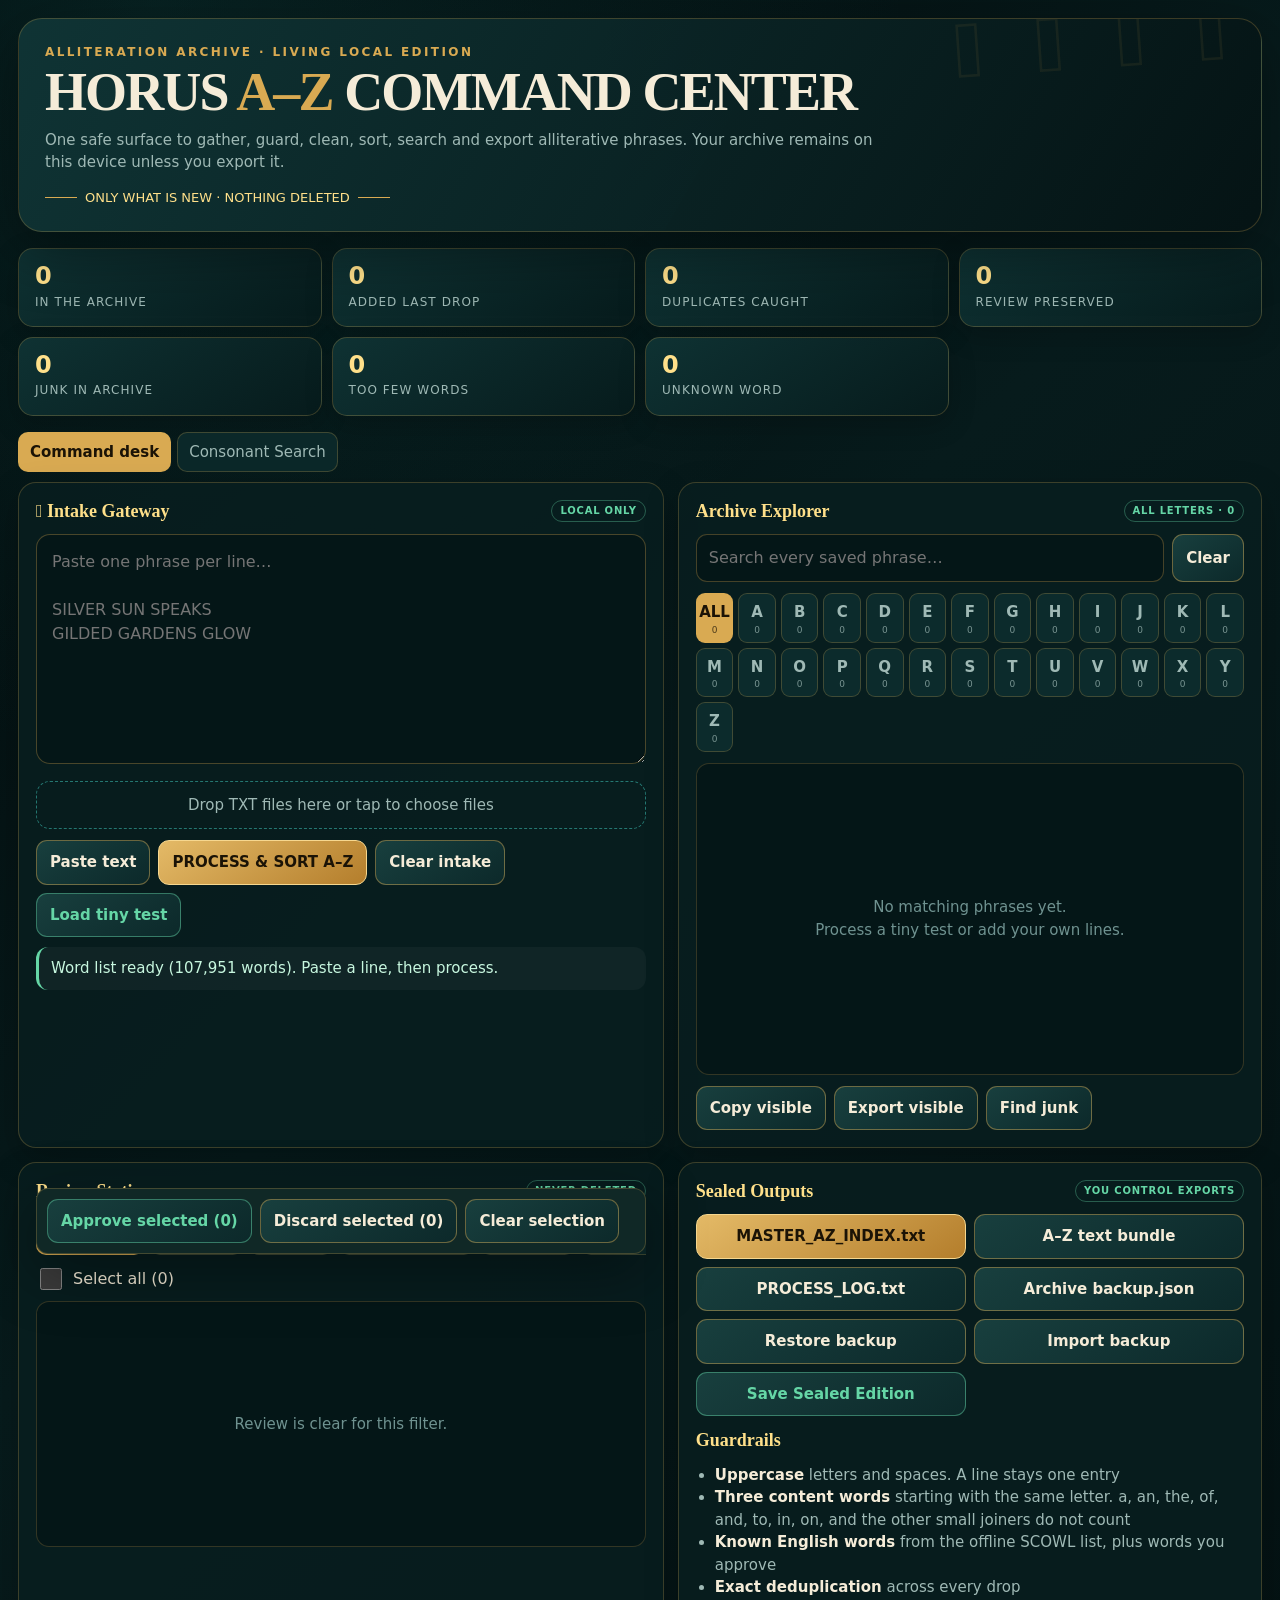
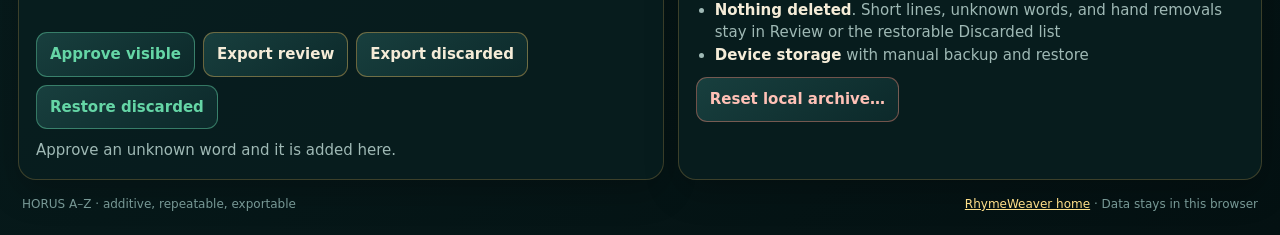
==== commit c150d34d: "Keep Find junk aligned with the archive stat and recover older saves. Find junk waits for the word l" ====
--- a/horus-command-center.html
+++ b/horus-command-center.html
@@ -25,7 +25,7 @@
     .stat{border:1px solid var(--line);border-radius:15px;background:linear-gradient(145deg,rgba(16,53,54,.9),rgba(7,27,28,.92));padding:14px 16px;box-shadow:0 8px 28px rgba(0,0,0,.2)}
     .stat b{display:block;color:var(--gold2);font-size:24px;line-height:1.1}.stat span{color:var(--muted);font-size:12px;text-transform:uppercase;letter-spacing:.09em}
     .grid{display:grid;grid-template-columns:minmax(0,1.05fr) minmax(360px,.95fr);gap:14px}
-    .card{border:1px solid var(--line);border-radius:var(--radius);background:rgba(8,30,31,.92);box-shadow:0 12px 34px rgba(0,0,0,.22);padding:17px}
+    .card{min-width:0;border:1px solid var(--line);border-radius:var(--radius);background:rgba(8,30,31,.92);box-shadow:0 12px 34px rgba(0,0,0,.22);padding:17px}
     .card h2{display:flex;align-items:center;justify-content:space-between;gap:8px;margin:0 0 12px;color:var(--gold2);font:700 18px/1.2 Georgia,serif}
     .tag{border:1px solid rgba(101,214,166,.35);border-radius:999px;color:var(--ok);padding:3px 8px;font:700 10px/1.4 system-ui;letter-spacing:.08em;text-transform:uppercase}
     textarea{width:100%;min-height:230px;resize:vertical;border:1px solid rgba(217,170,82,.32);border-radius:14px;background:#041617;color:var(--cream);padding:15px;outline:none;font-size:16px;position:relative;z-index:2;-webkit-user-select:text;user-select:text;-webkit-touch-callout:default;touch-action:auto}
@@ -42,11 +42,58 @@
     .results{height:312px;overflow:auto;border:1px solid rgba(217,170,82,.22);border-radius:13px;background:#041617;padding:7px}
     .row{display:flex;flex-wrap:wrap;gap:8px;align-items:flex-start;border-bottom:1px solid rgba(255,255,255,.06);padding:8px}.row:last-child{border:0}.row span{flex:1;min-width:140px;word-break:break-word}.mini{border:0;border-radius:7px;background:#123c3d;color:var(--gold2);padding:6px 8px;cursor:pointer;font-size:12px}
     .junkpanel{margin-top:10px;border:1px solid var(--line);border-radius:12px;padding:12px;color:var(--muted)}.junkpanel b{color:var(--gold2)}
+    .junkreasons{margin:6px 0;color:var(--gold2);font-size:13px}
+    .junkpreview{max-height:240px;overflow:auto;margin-top:8px;border:1px solid rgba(217,170,82,.22);border-radius:13px;background:#041617;padding:7px}
+    .junkpreview:empty{display:none}
+    .junkpreview .empty{height:auto;padding:12px}
+    .review-tools{display:flex;align-items:center;gap:8px;margin:0 0 8px;color:var(--cream);font-size:16px}
+    .review-tools[hidden]{display:none !important}
+    .review-tools input,.row input.pick{width:22px;height:22px;accent-color:#d9aa52;flex:0 0 auto}
+    .review-bar{position:sticky;bottom:8px;z-index:6;display:flex;flex-wrap:wrap;gap:8px;align-items:center;margin-top:8px;padding:10px;border:1px solid var(--line);border-radius:12px;background:#102826;box-shadow:var(--shadow);max-width:100%}
+    .review-bar[hidden]{display:none !important}
     .allow{display:flex;flex-wrap:wrap;gap:6px;margin-top:10px;color:var(--muted);align-items:center}
     .toast{position:fixed;z-index:40;left:50%;bottom:16px;transform:translateX(-50%);display:flex;gap:12px;align-items:center;max-width:min(560px,calc(100% - 24px));border:1px solid var(--line);border-radius:14px;background:#102826;color:var(--cream);padding:12px 14px;box-shadow:var(--shadow)}
     .toast[hidden]{display:none}
+    #desk[hidden],#consonant[hidden],#recoverNote[hidden]{display:none !important}
+    #consonant{margin-top:14px}
+    .cs-lesson{display:grid;grid-template-columns:repeat(3,minmax(0,1fr));gap:10px;margin:0 0 16px}
+    .cs-lesson div{border:1px solid var(--line);border-top:2px solid var(--gold);border-radius:12px;background:linear-gradient(180deg,rgba(16,53,54,.9),rgba(7,27,28,.92));padding:12px 14px}
+    .cs-lesson div:nth-child(2){border-top-color:var(--teal2)}
+    .cs-lesson div:nth-child(3){border-top-color:#c3aef0}
+    .cs-lesson h3{margin:0 0 4px;font:700 16px/1.2 Georgia,serif;color:var(--gold2)}
+    .cs-lesson p{margin:0;color:var(--muted);font-size:14px}
+    .cs-lesson code{color:var(--gold2)}
+    .cs-sounds{display:flex;flex-wrap:wrap;gap:6px;margin:8px 0 14px}
+    .cs-sd{background:#0c2b2c;border:1px solid rgba(217,170,82,.28);color:var(--cream);padding:8px 12px;border-radius:10px;cursor:pointer;font:13px/1.2 system-ui,sans-serif;text-align:center;min-width:52px}
+    .cs-sd b{display:block;font:700 15px/1.2 Georgia,serif;color:var(--gold2)}
+    .cs-sd small{color:var(--muted);font-size:10px}
+    .cs-sd.on{background:var(--gold);border-color:var(--gold)}
+    .cs-sd.on b,.cs-sd.on small{color:#1b1306}
+    .cs-cols{display:grid;grid-template-columns:1fr 1fr;gap:12px}
+    .cs-col{border:1px solid var(--line);border-radius:14px;background:#041617;padding:14px;min-height:120px}
+    .cs-col.allit{border-left:3px solid var(--gold)}
+    .cs-col.cons{border-left:3px solid var(--teal2)}
+    .cs-col h3{margin:0 0 4px;font:700 18px/1.2 Georgia,serif;color:var(--gold2)}
+    .cs-col.cons h3{color:var(--teal2)}
+    .cs-n{color:var(--muted);font-size:12px;margin-bottom:8px}
+    .cs-words{max-height:320px;overflow:auto;line-height:2}
+    .cs-w{display:inline-block;padding:2px 8px;margin:0 4px 4px 0;border-radius:14px;cursor:pointer;background:rgba(217,170,82,.12);border:1px solid rgba(217,170,82,.28);color:var(--cream);font-size:14px}
+    .cs-col.cons .cs-w{background:rgba(57,181,170,.12);border-color:rgba(57,181,170,.3)}
+    .cs-w i{color:var(--muted);font-size:11px;font-style:normal;margin-left:4px}
+    .cs-w em{font-style:normal;color:#fff;background:rgba(57,181,170,.5);border-radius:3px;padding:0 1px}
+    .cs-q{width:100%;border:1px solid rgba(57,181,170,.4);border-radius:12px;background:#041617;color:var(--cream);padding:12px 14px;font-size:16px;outline:none}
+    .cs-q:focus{border-color:var(--gold);box-shadow:0 0 0 3px rgba(217,170,82,.12)}
+    .cs-look{margin-top:12px;border:1px solid var(--line);border-radius:14px;background:#041617;padding:14px 16px}
+    .cs-look[hidden]{display:none !important}
+    .cs-kv{margin-bottom:12px}
+    .cs-kv b{display:block;color:var(--teal2);font:700 11px/1.3 system-ui,sans-serif;letter-spacing:.14em;text-transform:uppercase;margin-bottom:3px}
+    .cs-kv .v{font:700 20px/1.3 Georgia,serif;color:var(--gold2);letter-spacing:.04em}
+    .cs-kv p{margin:3px 0 0;color:var(--muted);font-size:13px}
+    .cs-src{display:flex;flex-wrap:wrap;gap:6px;margin:8px 0}
+    .cs-phrases{max-height:220px;overflow:auto;margin-top:8px}
+    @media(max-width:820px){.cs-lesson,.cs-cols{grid-template-columns:1fr}}
     .empty{display:grid;place-items:center;height:100%;color:#6f9290;text-align:center;padding:25px}
-    .tabs{display:flex;gap:6px;overflow:auto;margin-bottom:10px}.tab{white-space:nowrap;border:1px solid rgba(217,170,82,.25);border-radius:10px;background:#0b2829;color:var(--muted);padding:8px 11px;cursor:pointer}.tab.on{color:#1b1306;background:var(--gold);font-weight:800}
+    .tabs{display:flex;gap:6px;overflow:auto;margin-bottom:10px;min-width:0}.tab{white-space:nowrap;border:1px solid rgba(217,170,82,.25);border-radius:10px;background:#0b2829;color:var(--muted);padding:8px 11px;cursor:pointer}.tab.on{color:#1b1306;background:var(--gold);font-weight:800}
     .review{height:246px;overflow:auto;border:1px solid rgba(217,170,82,.22);border-radius:13px;background:#041617;padding:7px}
     .review .why{display:block;color:var(--danger);font-size:11px;margin-top:2px}
     .exports{display:grid;grid-template-columns:repeat(2,1fr);gap:8px}
@@ -75,8 +122,10 @@
     <div class="stat"><b id="fewStat">0</b><span>Too few words</span></div>
     <div class="stat"><b id="unknownStat">0</b><span>Unknown word</span></div>
   </section>
+  <div class="notice bad" id="recoverNote" hidden>The saved archive is still in this browser, but its shape could not be read. It was not overwritten. Use Import backup once the JSON or TXT file is recovered.</div>
+  <div class="tabs" id="sectionTabs" aria-label="Command center sections"><button class="tab on" type="button" data-section="desk">Command desk</button><button class="tab" type="button" data-section="consonant">Consonant Search</button></div>
 
-  <div class="grid">
+  <div class="grid" id="desk">
     <section class="card">
       <h2>𓂀 Intake Gateway <span class="tag">Local only</span></h2>
       <textarea id="intake" spellcheck="false" autocomplete="off" autocapitalize="off" autocorrect="off" placeholder="Paste one phrase per line…&#10;&#10;SILVER SUN SPEAKS&#10;GILDED GARDENS GLOW"></textarea>
@@ -98,15 +147,23 @@
       <div class="actions"><button class="btn" id="copyViewBtn" type="button">Copy visible</button><button class="btn" id="exportViewBtn" type="button">Export visible</button><button class="btn" id="findJunkBtn" type="button">Find junk</button></div>
       <div class="junkpanel" id="junkPanel" hidden>
         <b id="junkSummary">Junk</b>
+        <div class="junkreasons" id="junkReasons"></div>
         <div id="junkLetters"></div>
-        <div class="actions"><button class="btn" id="moveJunkBtn" type="button">Move all 0 to review</button></div>
+        <div class="junkpreview" id="junkPreview"></div>
+        <div class="actions"><button class="btn" id="moveJunkBtn" type="button" disabled>Move all … to review</button></div>
       </div>
     </section>
 
     <section class="card">
       <h2>Review Station <span class="tag">Never deleted</span></h2>
-      <div class="tabs"><button class="tab on" data-review="all">All review</button><button class="tab" data-review="two-word">Two word</button><button class="tab" data-review="under 3">Under 3</button><button class="tab" data-review="unknown">Unknown word</button><button class="tab" data-review="removed by hand">Removed</button><button class="tab" data-review="duplicate">Duplicates</button><button class="tab" data-review="one-word">One word</button><button class="tab" data-review="non-a-z">Non A–Z</button><button class="tab" data-review="discarded">Discarded</button></div>
+      <div class="tabs" id="reviewTabs"><button class="tab on" data-review="all">All review</button><button class="tab" data-review="two-word">Two word</button><button class="tab" data-review="under 3">Under 3</button><button class="tab" data-review="unknown">Unknown word</button><button class="tab" data-review="removed by hand">Removed</button><button class="tab" data-review="duplicate">Duplicates</button><button class="tab" data-review="one-word">One word</button><button class="tab" data-review="non-a-z">Non A–Z</button><button class="tab" data-review="discarded">Discarded</button></div>
+      <label class="review-tools" id="selectAllWrap"><input type="checkbox" id="selectAllReview"> <span id="selectAllLabel">Select all (0)</span></label>
       <div class="review" id="review"></div>
+      <div class="review-bar" id="reviewBar">
+        <button class="btn safe" id="approveSelectedBtn" type="button">Approve selected (0)</button>
+        <button class="btn" id="discardSelectedBtn" type="button">Discard selected (0)</button>
+        <button class="btn" id="clearSelectionBtn" type="button">Clear selection</button>
+      </div>
       <div class="actions"><button class="btn safe" id="approveAllBtn" type="button">Approve visible</button><button class="btn" id="exportReviewBtn" type="button">Export review</button><button class="btn" id="exportDiscardBtn" type="button">Export discarded</button><button class="btn safe" id="restoreDiscardBtn" type="button">Restore discarded</button></div>
       <div class="allow" id="allowBox" aria-label="Allowed words"></div>
     </section>
@@ -118,10 +175,11 @@
         <button class="btn" id="azBtn">A–Z text bundle</button>
         <button class="btn" id="logBtn">PROCESS_LOG.txt</button>
         <button class="btn" id="backupBtn">Archive backup.json</button>
-        <button class="btn" id="restoreBtn">Restore backup</button>
+        <button class="btn" id="restoreBtn" type="button">Restore backup</button>
+        <button class="btn" id="importBtn" type="button">Import backup</button>
         <button class="btn safe" id="sealedBtn">Save Sealed Edition</button>
       </div>
-      <input id="restoreFile" type="file" accept="application/json,.json" hidden>
+      <input id="importFile" type="file" accept=".json,.txt,application/json,text/plain" hidden>
       <div style="height:14px"></div>
       <h2>Guardrails</h2>
       <ul class="rulelist">
@@ -135,6 +193,33 @@
       <div class="actions"><button class="btn danger" id="resetBtn">Reset local archive…</button></div>
     </section>
   </div>
+
+  <section class="card" id="consonant" hidden data-consonant-search="lazy">
+    <h2>Consonant Search <span class="tag">Lazy list</span></h2>
+    <p class="sub" id="csStat">Open this tab to load the consonant list.</p>
+    <div class="cs-src" aria-label="Word source">
+      <button class="cs-sd on" type="button" data-cs="builtin">Built-in list</button>
+      <button class="cs-sd" type="button" data-cs="archive">Archive phrases</button>
+      <button class="cs-sd" type="button" data-cs="both">Both</button>
+    </div>
+    <div class="cs-lesson">
+      <div><h3>Alliteration</h3><p>The same sound at the <b>front</b> of words. <code>Silent · Cities · Psalms</code> — three different letters, one sound.</p></div>
+      <div><h3>Consonance</h3><p>The same sound <b>anywhere</b> after the opening. <code>li<em>tt</em>le · be<em>tt</em>er · ba<em>tt</em>le</code>.</p></div>
+      <div><h3>Skeleton</h3><p>The word with its vowels taken out. <code>SENT · SCENT · SAINT</code> all reduce to <code>S·N·T</code>.</p></div>
+    </div>
+    <h2>By sound</h2>
+    <div class="cs-sounds" id="csSounds"></div>
+    <div class="cs-cols">
+      <div class="cs-col allit"><h3>Alliteration — at the front</h3><div class="cs-n" id="csAn">—</div><div class="cs-words" id="csAw"></div></div>
+      <div class="cs-col cons"><h3>Consonance — inside, not at the front</h3><div class="cs-n" id="csCn">—</div><div class="cs-words" id="csCw"></div></div>
+    </div>
+    <h2 style="margin-top:16px">Archive lines with this sound</h2>
+    <div class="cs-n" id="csPn">—</div>
+    <div class="results cs-phrases" id="csPhrases"></div>
+    <h2 style="margin-top:16px">Look one word up</h2>
+    <input class="cs-q" id="csQ" type="text" placeholder="Type a word — SNAKE, SILENT, WRATH, GLORY…" autocomplete="off" autocapitalize="characters" spellcheck="false">
+    <div class="cs-look" id="csLook" hidden></div>
+  </section>
   <footer><span>HORUS A–Z · additive, repeatable, exportable</span><span><a href="./">RhymeWeaver home</a> · Data stays in this browser</span></footer>
 </main>
 
@@ -149,29 +234,148 @@
 (() => {
   'use strict';
   const KEY='HORUS_AZ_COMMAND_CENTER_V1';
+  const RAW_KEY='HORUS_AZ_COMMAND_CENTER_V1_RAW_BACKUP';
   const LETTERS='ABCDEFGHIJKLMNOPQRSTUVWXYZ'.split('');
   const STOP=new Set('A AN THE OF AND TO IN ON FOR WITH FROM BY AT AS OR BUT NOR INTO ONTO UPON OVER UNDER OUT UP OFF PER VIA THAN'.split(' '));
   const DICT=new Set();
   let dictReady=false;
   const $=id=>document.getElementById(id);
   const fresh=()=>({version:2,phrases:[],review:[],discarded:[],allow:[],kept:[],logs:[],lastAdded:0,totalDupes:0});
+  let loadFallback=false, junkCache=null, junkGen=0, junkPromise=null, junkView=0, phraseStamp=0, allowSetCache=null, dictPromise=null;
+  let selectedReview=new Set(), reviewAnchor=null;
   let state=load(), activeLetter='ALL', reviewFilter='all', undoTimer=0;
 
+  function preserveRaw(raw){
+    if(raw==null||raw==='') return true;
+    try{if(localStorage.getItem(RAW_KEY)==null) localStorage.setItem(RAW_KEY,raw);return true}catch(err){return false}
+  }
+  function uniquePhrases(list){
+    const seen=new Set(), out=[];
+    (list||[]).forEach(p=>{if(p&&!seen.has(p)){seen.add(p);out.push(p)}});
+    return out;
+  }
+  function asPhraseList(value,depth){
+    if(value==null||depth>4) return null;
+    if(typeof value==='string'){
+      const t=value.replace(/^\uFEFF/,'').trim();
+      if(!t) return [];
+      if(t[0]==='{'||t[0]==='['){try{return asPhraseList(JSON.parse(t),depth+1)}catch(err){}}
+      return splitLines(t).map(clean).filter(Boolean);
+    }
+    if(Array.isArray(value)){
+      const out=[];
+      value.forEach(item=>{
+        if(item==null) return;
+        if(typeof item==='string'){const c=clean(item);if(c) out.push(c);return}
+        if(typeof item==='object'){
+          const raw=item.text||item.phrase||item.line||item.phraseText||item.value||item.raw||'';
+          if(typeof raw==='string'&&raw){const c=clean(raw);if(c) out.push(c)}
+        }
+      });
+      return out;
+    }
+    if(typeof value==='object'){
+      const out=[];
+      Object.keys(value).forEach(k=>{
+        if(k==='review'||k==='logs'||k==='allow'||k==='kept'||k==='discarded') return;
+        const part=asPhraseList(value[k],depth+1);
+        if(part&&part.length) out.push(...part);
+      });
+      return out.length?out:null;
+    }
+    return null;
+  }
+  function asReviewList(value){
+    if(value==null) return [];
+    if(Array.isArray(value)) return value.map(item=>{
+      if(typeof item==='string'){const text=clean(item);return text?{id:newId(),raw:item,text,why:'imported',source:'IMPORT',at:new Date().toISOString()}:null}
+      if(item&&typeof item==='object'){if(!item.id) item.id=newId();return item}
+      return null;
+    }).filter(Boolean);
+    if(typeof value==='object'){
+      const out=[];
+      Object.keys(value).forEach(k=>{if(Array.isArray(value[k])) out.push(...asReviewList(value[k]))});
+      return out;
+    }
+    return [];
+  }
+  function interpret(parsed){
+    if(parsed==null) return null;
+    if(typeof parsed==='string'){
+      const t=parsed.replace(/^\uFEFF/,'').trim();
+      if(t.startsWith('{')||t.startsWith('[')){
+        try{return interpret(JSON.parse(t))}catch(err){return null}
+      }
+      const phrases=uniquePhrases(asPhraseList(t,0)||[]);
+      return phrases.length?{phrases,review:[]}:null;
+    }
+    if(Array.isArray(parsed)){
+      const phrases=uniquePhrases(asPhraseList(parsed,0)||[]);
+      return phrases.length?{phrases,review:[]}:null;
+    }
+    if(typeof parsed!=='object') return null;
+    const body=parsed.state&&typeof parsed.state==='object'?parsed.state:parsed;
+    const phraseSource=body.phrases??body.lines??body.items??body.entries??body.master??body.archivePhrases??null;
+    let phrases=phraseSource!=null?asPhraseList(phraseSource,0):null;
+    const looksLikeState=body.version!=null||body.phrases!=null||body.review!=null||body.logs!=null||body.lastAdded!=null||body.totalDupes!=null;
+    if((!phrases||!phrases.length)&&!looksLikeState){
+      const flat=asPhraseList(body,0);
+      if(flat&&flat.length) phrases=flat;
+    }
+    if(phrases==null&&looksLikeState) phrases=[];
+    if(phrases==null) return null;
+    return Object.assign({},body,{phrases:uniquePhrases(phrases),review:asReviewList(body.review??body.reviews??[])});
+  }
+  function applyInterpreted(interpreted){
+    const s=Object.assign(fresh(),interpreted);
+    s.phrases=interpreted.phrases.slice();
+    s.review=Array.isArray(interpreted.review)?interpreted.review:[];
+    if(!Array.isArray(s.discarded)) s.discarded=[];
+    if(!Array.isArray(s.allow)) s.allow=[];
+    if(!Array.isArray(s.kept)) s.kept=[];
+    if(!Array.isArray(s.logs)) s.logs=[];
+    if(typeof s.lastAdded!=='number') s.lastAdded=0;
+    if(typeof s.totalDupes!=='number') s.totalDupes=0;
+    s.version=2;
+    return s;
+  }
   function load(){
-    try{
-      const x=JSON.parse(localStorage.getItem(KEY));
-      if(!x||!Array.isArray(x.phrases)||!Array.isArray(x.review)) return fresh();
-      const s=Object.assign(fresh(),x);
-      if(!Array.isArray(s.discarded)) s.discarded=[];
-      if(!Array.isArray(s.allow)) s.allow=[];
-      if(!Array.isArray(s.kept)) s.kept=[];
-      if(!Array.isArray(s.logs)) s.logs=[];
-      s.version=2;
-      return s;
-    }catch{return fresh()}
-  }
-  function save(){localStorage.setItem(KEY,JSON.stringify(state));render()}
-  function clean(raw){return String(raw).normalize('NFKD').replace(/[\u0300-\u036f]/g,'').replace(/['’]/g,'').toUpperCase().replace(/[^A-Z\s]/g,' ').replace(/\s+/g,' ').trim()}
+    let raw=null;
+    try{raw=localStorage.getItem(KEY)}catch(err){raw=null}
+    if(raw==null||raw===''){loadFallback=false;return fresh()}
+    let parsed=null, parseOk=false;
+    try{parsed=JSON.parse(raw);parseOk=true}catch(err){parseOk=false}
+    let interpreted=null;
+    try{interpreted=interpret(parseOk?parsed:raw)}catch(err){interpreted=null}
+    const phraseCount=interpreted&&Array.isArray(interpreted.phrases)?interpreted.phrases.length:0;
+    const reviewCount=interpreted&&Array.isArray(interpreted.review)?interpreted.review.length:0;
+    const legitimateEmpty=!!(parseOk&&interpreted&&phraseCount===0&&reviewCount===0&&raw.length<8000&&Array.isArray(interpreted.phrases));
+    if(!interpreted||(!phraseCount&&!reviewCount&&!legitimateEmpty)){
+      loadFallback=true;
+      preserveRaw(raw);
+      return fresh();
+    }
+    loadFallback=false;
+    return applyInterpreted(interpreted);
+  }
+  function save(){
+    junkCache=null;junkPromise=null;junkGen++;phraseStamp++;allowSetCache=null;
+    markJunkPending();
+    if(loadFallback){
+      message('The stored archive could not be read, so it was not overwritten. Import a backup to replace it.','bad');
+      render();
+      return false;
+    }
+    try{localStorage.setItem(KEY,JSON.stringify(state))}
+    catch(err){message('Browser storage is full. The previous archive was left in place.','bad');render();return false}
+    render();
+    return true;
+  }
+  function clean(raw){
+    const s=String(raw);
+    if(/^[A-Z]+(?: [A-Z]+)*$/.test(s)) return s;
+    return s.normalize('NFKD').replace(/[\u0300-\u036f]/g,'').replace(/['’]/g,'').toUpperCase().replace(/[^A-Z\s]/g,' ').replace(/\s+/g,' ').trim();
+  }
   function stems(word){
     const w=String(word).toLowerCase().replace(/[^a-z]/g,'');
     const out=[];
@@ -183,7 +387,11 @@
     return out.filter(s=>s.length>1);
   }
   function inDict(word){return DICT.has(String(word).toLowerCase())}
-  function allowed(word){return state.allow.includes(String(word).toLowerCase())}
+  function allowSet(){
+    if(!allowSetCache||allowSetCache.size!==state.allow.length) allowSetCache=new Set(state.allow);
+    return allowSetCache;
+  }
+  function allowed(word){return allowSet().has(String(word).toLowerCase())}
   function isKnown(word){
     const w=String(word).toLowerCase().replace(/[^a-z]/g,'');
     if(!w) return false;
@@ -210,20 +418,73 @@
   }
   function tooFew(why){return why==='two-word'||why==='under 3'||why==='one-word'}
   function isUnknown(why){return String(why||'').startsWith('unknown word')}
-  function junkList(){return dictReady?state.phrases.filter(p=>!state.kept.includes(p)&&gate(p)) : []}
+  function classifyJunk(phrases,kept){
+    const out=[];
+    for(let i=0;i<phrases.length;i++){
+      const text=phrases[i];
+      if(kept.has(text)) continue;
+      const why=gate(text);
+      if(why) out.push({text,why});
+    }
+    return out;
+  }
+  function junkList(){
+    if(!dictReady) return null;
+    if(junkCache) return junkCache;
+    if(state.phrases.length>4000){ensureJunk();return null}
+    junkCache=classifyJunk(state.phrases,new Set(state.kept));
+    return junkCache;
+  }
+  function ensureJunk(){
+    if(!dictReady) return Promise.resolve(null);
+    if(junkCache) return Promise.resolve(junkCache);
+    if(junkPromise) return junkPromise;
+    if(state.phrases.length<=4000){
+      junkCache=classifyJunk(state.phrases,new Set(state.kept));
+      return Promise.resolve(junkCache);
+    }
+    const gen=++junkGen, phrases=state.phrases, kept=new Set(state.kept);
+    junkPromise=new Promise(resolve=>{
+      const out=[];
+      let i=0;
+      const step=()=>{
+        if(gen!==junkGen){resolve(null);return}
+        const end=Math.min(i+2500,phrases.length);
+        for(;i<end;i++){
+          const text=phrases[i];
+          if(kept.has(text)) continue;
+          const why=gate(text);
+          if(why) out.push({text,why});
+        }
+        if(i<phrases.length) setTimeout(step,0);
+        else{
+          if(gen!==junkGen){resolve(null);return}
+          junkCache=out;
+          junkPromise=null;
+          if($('junkStat')) $('junkStat').textContent=out.length.toLocaleString();
+          if($('junkPanel')&&!$('junkPanel').hidden) paintJunk(out);
+          resolve(out);
+        }
+      };
+      setTimeout(step,0);
+    });
+    return junkPromise;
+  }
   function learn(text){
+    const set=allowSet();
     wordsOf(text).forEach(w=>{
       const k=w.toLowerCase().replace(/[^a-z]/g,'');
-      if(k.length<2) return;
+      if(k.length<2||set.has(k)) return;
       if(inDict(k)||stems(k).some(inDict)) return;
-      if(!state.allow.includes(k)) state.allow.push(k);
+      set.add(k);state.allow.push(k);
     });
   }
   function protect(text){learn(text);if(gate(text)&&!state.kept.includes(text)) state.kept.push(text)}
   function newId(){return crypto.randomUUID?crypto.randomUUID():Date.now()+'-'+Math.random()}
   function addReview(raw,normalized,why,source){state.review.push({id:newId(),raw:String(raw),text:normalized,why,source,at:new Date().toISOString()})}
   function processLines(lines,source='PASTE'){
-    if(!dictReady){message('Word list is still loading. Nothing was added.','warn');return}
+    if(loadFallback){message('The stored archive could not be read, so nothing was added and nothing was overwritten.','bad');return false}
+    if(!dictReady){message('Word list is still loading. Nothing was added.','warn');return false}
     const known=new Set(state.phrases), batch=new Set();let added=0,dupes=0,reviewed=0,blanks=0;
     for(const raw of lines){
       const text=clean(raw);
@@ -235,7 +496,9 @@
     }
     state.phrases.sort((a,b)=>a.localeCompare(b));state.lastAdded=added;state.totalDupes+=dupes;
     state.logs.unshift({at:new Date().toISOString(),source,scanned:lines.length,added,duplicates:dupes,review:reviewed,blank:blanks});
-    save();message(`Complete: ${added} new · ${dupes} duplicates · ${reviewed} review · ${blanks} blank`,added?'ok':'warn');
+    const saved=save();
+    if(saved) message(`Complete: ${added} new · ${dupes} duplicates · ${reviewed} review · ${blanks} blank`,added?'ok':'warn');
+    return saved;
   }
   function message(text,type=''){const n=$('notice');n.textContent=text;n.className='notice '+type}
   function counts(){const c=Object.fromEntries(LETTERS.map(x=>[x,0]));state.phrases.forEach(x=>{if(c[x[0]]!==undefined)c[x[0]]++});return c}
@@ -251,7 +514,8 @@
     const few=state.review.filter(x=>tooFew(x.why)).length;
     const unknown=state.review.filter(x=>isUnknown(x.why)).length;
     $('totalStat').textContent=state.phrases.length.toLocaleString();$('lastStat').textContent=state.lastAdded.toLocaleString();$('dupeStat').textContent=state.totalDupes.toLocaleString();$('reviewStat').textContent=state.review.length.toLocaleString();
-    $('junkStat').textContent=dictReady?junk.length.toLocaleString():'…';$('fewStat').textContent=few.toLocaleString();$('unknownStat').textContent=unknown.toLocaleString();
+    $('junkStat').textContent=junk?junk.length.toLocaleString():'…';$('fewStat').textContent=few.toLocaleString();$('unknownStat').textContent=unknown.toLocaleString();
+    if($('recoverNote')) $('recoverNote').hidden=!loadFallback;
     const c=counts(), a=$('alphabet');a.innerHTML='';
     [['ALL',state.phrases.length],...LETTERS.map(x=>[x,c[x]])].forEach(([l,n])=>{const b=document.createElement('button');b.className='letter '+(activeLetter===l?'on':'');b.innerHTML=`${l}<em>${n}</em>`;b.onclick=()=>{activeLetter=l;render()};a.appendChild(b)});
     const list=visible();$('viewTag').textContent=(activeLetter==='ALL'?'All letters':activeLetter)+' · '+list.length;
@@ -277,15 +541,36 @@
         const back=document.createElement('button');back.className='mini';back.type='button';back.textContent='RESTORE';back.onclick=()=>restoreDiscard(item.id);
         r.append(s,back);
       }else{
+        const id=String(item.id);
+        const pick=document.createElement('input');
+        pick.type='checkbox';pick.className='pick';pick.dataset.id=id;pick.checked=selectedReview.has(id);
+        pick.setAttribute('aria-label','Select '+(item.text||item.raw||'line'));
+        pick.addEventListener('mousedown',e=>{if(e.shiftKey) e.preventDefault()});
+        pick.addEventListener('click',e=>{
+          if(e.shiftKey&&reviewAnchor){
+            e.preventDefault();
+            const ids=visibleReview().map(row=>String(row.id));
+            const a=ids.indexOf(reviewAnchor), b=ids.indexOf(id);
+            if(a>=0&&b>=0){
+              const lo=Math.min(a,b), hi=Math.max(a,b);
+              for(let i=lo;i<=hi;i++) selectedReview.add(ids[i]);
+            }
+          }else if(pick.checked) selectedReview.add(id);
+          else selectedReview.delete(id);
+          reviewAnchor=id;
+          syncSelectionUI(false);
+        });
         const ok=document.createElement('button');ok.className='mini';ok.type='button';ok.textContent='APPROVE';ok.onclick=()=>approve(item.id);
         const no=document.createElement('button');no.className='mini';no.type='button';no.textContent='DISCARD';no.onclick=()=>discard(item.id);
-        r.append(s,ok,no);
+        r.append(pick,s,ok,no);
       }
       rb.appendChild(r);
     });
     const allow=$('allowBox');allow.innerHTML='';
     const label=document.createElement('span');label.textContent=state.allow.length?'Allowed words':'Approve an unknown word and it is added here.';allow.appendChild(label);
-    state.allow.forEach(w=>{const b=document.createElement('button');b.className='mini';b.type='button';b.textContent=w+' ×';b.title='Remove '+w+' from the allow-list';b.onclick=()=>{state.allow=state.allow.filter(x=>x!==w);save()};allow.appendChild(b)});
+    state.allow.forEach(w=>{const b=document.createElement('button');b.className='mini';b.type='button';b.textContent=w+' ×';b.title='Remove '+w+' from the allow-list';b.onclick=()=>{state.allow=state.allow.filter(x=>x!==w);allowSetCache=null;save()};allow.appendChild(b)});
+    syncSelectionUI(true);
+    if(!$('junkPanel').hidden&&junkCache) paintJunk(junkCache);
   }
   function hideToast(){clearTimeout(undoTimer);$('toast').hidden=true}
   function showToast(text,onUndo){
@@ -328,29 +613,185 @@
     state.review.push(...state.discarded);state.discarded=[];
     save();message(n+' discarded line'+(n===1?'':'s')+' restored to review.','ok');
   }
-  function showJunk(){
-    if(!dictReady){message('Word list is still loading.','warn');return}
-    const junk=junkList();
+  function markJunkPending(){
+    const panel=$('junkPanel');
+    if(!panel||panel.hidden) return;
+    $('junkSummary').textContent='loading word list…';
+    $('junkReasons').textContent='';
+    $('junkLetters').textContent='';
+    $('junkPreview').replaceChildren();
+    $('moveJunkBtn').disabled=true;
+    $('moveJunkBtn').textContent='Move all … to review';
+  }
+  function paintJunk(list){
+    list=list||[];
+    let unknown=0,few=0,other=0;
     const by={};
-    junk.forEach(p=>{const L=p[0]||'?';by[L]=(by[L]||0)+1});
-    const letters=Object.keys(by).sort().map(L=>L+' '+by[L]).join(' · ')||'None';
-    $('junkSummary').textContent=junk.length+' archive entr'+(junk.length===1?'y fails':'ies fail')+' the 3-word rule or the dictionary.';
+    for(let i=0;i<list.length;i++){
+      const why=list[i].why;
+      if(isUnknown(why)) unknown++;
+      else if(tooFew(why)) few++;
+      else other++;
+      const L=list[i].text[0]||'?';
+      by[L]=(by[L]||0)+1;
+    }
+    const letters=Object.keys(by).sort().map(L=>L+' '+by[L].toLocaleString()).join(' · ')||'None';
+    $('junkSummary').textContent=list.length.toLocaleString()+' archive entr'+(list.length===1?'y fails':'ies fail')+' the 3-word rule or the dictionary.';
+    $('junkReasons').textContent='Unknown word: '+unknown.toLocaleString()+' · Too few words: '+few.toLocaleString()+(other?' · Other: '+other.toLocaleString():'');
     $('junkLetters').textContent=letters;
-    $('moveJunkBtn').textContent='Move all '+junk.length+' to review';
-    $('moveJunkBtn').disabled=!junk.length;
+    const box=$('junkPreview');
+    box.replaceChildren();
+    const n=Math.min(50,list.length);
+    if(!n){
+      const empty=document.createElement('div');empty.className='empty';empty.textContent='None';box.appendChild(empty);
+    }else{
+      for(let i=0;i<n;i++){
+        const item=list[i];
+        const r=document.createElement('div');r.className='row';
+        const s=document.createElement('span');s.textContent=item.text;
+        const why=document.createElement('small');why.className='why';why.textContent=item.why;s.appendChild(why);
+        r.appendChild(s);box.appendChild(r);
+      }
+      if(list.length>50){
+        const more=document.createElement('div');more.className='empty';
+        more.textContent='Showing the first 50 of '+list.length.toLocaleString()+'.';
+        box.appendChild(more);
+      }
+    }
+    $('moveJunkBtn').textContent='Move all '+list.length.toLocaleString()+' to review';
+    $('moveJunkBtn').disabled=!list.length;
+  }
+  async function showJunk(){
+    const view=++junkView;
     $('junkPanel').hidden=false;
-  }
-  function moveAllJunk(){
-    if(!dictReady){message('Word list is still loading.','warn');return}
-    const junk=junkList();
-    if(!junk.length){message('No junk in the archive.','ok');showJunk();return}
+    if(!dictReady||!junkCache) markJunkPending();
+    await loadDict();
+    if(view!==junkView) return;
+    if(!dictReady){
+      $('junkSummary').textContent='Word list failed to load. Nothing was moved.';
+      $('moveJunkBtn').disabled=true;
+      $('moveJunkBtn').textContent='Move all … to review';
+      return;
+    }
+    if(!junkCache) markJunkPending();
+    const list=await ensureJunk();
+    if(view!==junkView||!list) return;
+    paintJunk(list);
+  }
+  async function moveAllJunk(){
+    const view=++junkView;
+    $('moveJunkBtn').disabled=true;
+    if(!dictReady) markJunkPending();
+    await loadDict();
+    if(view!==junkView) return;
+    if(!dictReady){message('Word list is still loading. Nothing was moved.','warn');return}
+    const list=await ensureJunk();
+    if(view!==junkView||!list) return;
+    if(!list.length){message('No junk in the archive. Nothing was moved.','ok');paintJunk(list);return}
     download('HORUS_ARCHIVE_BACKUP.json',JSON.stringify(state,null,2),'application/json');
-    const drop=new Set(junk);
+    const drop=new Set(list.map(item=>item.text));
     state.phrases=state.phrases.filter(p=>!drop.has(p));
     state.kept=state.kept.filter(p=>!drop.has(p));
-    junk.forEach(p=>addReview(p,p,gate(p),'FIND JUNK'));
-    state.logs.unshift({at:new Date().toISOString(),source:'FIND JUNK',scanned:junk.length,added:0,duplicates:0,review:junk.length,blank:0});
-    save();showJunk();message('Moved '+junk.length+' junk line'+(junk.length===1?'':'s')+' to review. Backup downloaded.','ok');
+    for(let i=0;i<list.length;i++) addReview(list[i].text,list[i].text,list[i].why,'FIND JUNK');
+    state.logs.unshift({at:new Date().toISOString(),source:'FIND JUNK',scanned:list.length,added:0,duplicates:0,review:list.length,blank:0});
+    const n=list.length;
+    const saved=save();
+    if(!saved){message('The move did not save. The backup file is the copy from before the attempt.','bad');return}
+    message('Moved '+n.toLocaleString()+' junk line'+(n===1?'':'s')+' to review. Backup downloaded.','ok');
+    showJunk();
+  }
+  function syncSelectionUI(prune){
+    if(prune&&selectedReview.size){
+      const live=new Set(state.review.map(item=>String(item.id)));
+      for(const id of selectedReview) if(!live.has(id)) selectedReview.delete(id);
+    }
+    const discardedView=reviewFilter==='discarded';
+    $('selectAllWrap').hidden=discardedView;
+    $('reviewBar').hidden=discardedView;
+    const rows=discardedView?[]:visibleReview();
+    let chosen=0;
+    for(let i=0;i<rows.length;i++) if(selectedReview.has(String(rows[i].id))) chosen++;
+    $('selectAllLabel').textContent='Select all ('+rows.length.toLocaleString()+')';
+    const all=$('selectAllReview');
+    all.checked=rows.length>0&&chosen===rows.length;
+    all.indeterminate=chosen>0&&chosen<rows.length;
+    document.querySelectorAll('#review input.pick').forEach(box=>{box.checked=selectedReview.has(box.dataset.id)});
+    const n=selectedReview.size;
+    $('approveSelectedBtn').textContent='Approve selected ('+n.toLocaleString()+')';
+    $('discardSelectedBtn').textContent='Discard selected ('+n.toLocaleString()+')';
+    $('approveSelectedBtn').disabled=!n||!dictReady;
+    $('discardSelectedBtn').disabled=!n;
+  }
+  function approveSelected(){
+    if(loadFallback){message('The stored archive could not be read, so nothing was changed.','bad');return}
+    if(!dictReady){message('Word list is still loading. Nothing was approved.','warn');return}
+    if(!selectedReview.size) return;
+    const phraseSet=new Set(state.phrases);
+    const allowBefore=new Set(state.allow);
+    const keptBefore=new Set(state.kept);
+    const approved=[];
+    const remaining=[];
+    let dupes=0;
+    for(let i=0;i<state.review.length;i++){
+      const item=state.review[i];
+      if(!selectedReview.has(String(item.id))){remaining.push(item);continue}
+      const text=clean(item.text||item.raw);
+      if(text&&!phraseSet.has(text)){
+        protect(text);
+        phraseSet.add(text);
+        approved.push({item,text});
+      }else{
+        if(text){item.why='duplicate';dupes++}
+        remaining.push(item);
+      }
+    }
+    if(!approved.length){message(dupes?'Those lines are already in the archive and stayed in review.':'Nothing in the selection could be approved.','warn');state.review=remaining;selectedReview.clear();reviewAnchor=null;save();return}
+    for(let i=0;i<approved.length;i++) state.phrases.push(approved[i].text);
+    state.phrases.sort((a,b)=>a.localeCompare(b));
+    state.review=remaining;
+    state.lastAdded=approved.length;
+    state.logs.unshift({at:new Date().toISOString(),source:'BULK REVIEW APPROVAL',scanned:selectedReview.size,added:approved.length,duplicates:dupes,review:0,blank:0});
+    const addedAllow=state.allow.filter(w=>!allowBefore.has(w));
+    const addedKept=state.kept.filter(p=>!keptBefore.has(p));
+    const snapshot={approved,addedAllow,addedKept};
+    selectedReview.clear();reviewAnchor=null;
+    const saved=save();
+    if(!saved) return;
+    const n=approved.length;
+    showToast('Approved '+n.toLocaleString()+' selected line'+(n===1?'':'s')+'.',()=>undoBulkApprove(snapshot));
+    message(n.toLocaleString()+' selected line'+(n===1?'':'s')+' approved'+(dupes?'. '+dupes.toLocaleString()+' already in the archive stayed in review.':'.'),'ok');
+  }
+  function undoBulkApprove(snapshot){
+    const texts=new Set(snapshot.approved.map(x=>x.text));
+    state.phrases=state.phrases.filter(p=>!texts.has(p));
+    for(let i=0;i<snapshot.approved.length;i++) state.review.push(snapshot.approved[i].item);
+    if(snapshot.addedAllow.length){const drop=new Set(snapshot.addedAllow);state.allow=state.allow.filter(w=>!drop.has(w));allowSetCache=null}
+    if(snapshot.addedKept.length){const drop=new Set(snapshot.addedKept);state.kept=state.kept.filter(p=>!drop.has(p))}
+    save();message('Undid the bulk approve.','ok');
+  }
+  function discardSelected(){
+    if(loadFallback){message('The stored archive could not be read, so nothing was changed.','bad');return}
+    if(!selectedReview.size) return;
+    const moved=[], remaining=[];
+    for(let i=0;i<state.review.length;i++){
+      const item=state.review[i];
+      if(selectedReview.has(String(item.id))){item.discardedAt=new Date().toISOString();moved.push(item)}
+      else remaining.push(item);
+    }
+    if(!moved.length){selectedReview.clear();reviewAnchor=null;syncSelectionUI(true);message('Nothing in the selection is still in review.','warn');return}
+    state.review=remaining;
+    state.discarded=moved.concat(state.discarded);
+    selectedReview.clear();reviewAnchor=null;
+    const saved=save();
+    if(!saved) return;
+    const n=moved.length;
+    showToast('Discarded '+n.toLocaleString()+' selected line'+(n===1?'':'s')+'.',()=>{
+      const back=new Set(moved.map(x=>String(x.id)));
+      state.discarded=state.discarded.filter(x=>!back.has(String(x.id)));
+      state.review.push(...moved);
+      save();message('Undid the bulk discard.','ok');
+    });
+    message(n.toLocaleString()+' selected line'+(n===1?'':'s')+' moved to the discarded list. You can restore them.','warn');
   }
   function approve(id){
     if(!dictReady){message('Word list is still loading.','warn');return}
@@ -489,41 +930,369 @@
       ?'Clipboard read is not permitted here. Intake is selected — use Ctrl+V, right-click Paste, or long-press and choose Paste.'
       :'Clipboard is empty. Copy your phrases, then tap Paste text again.','warn');
   }
+  function stashRaw(raw){
+    if(raw==null||raw==='') return true;
+    const slots=[RAW_KEY,RAW_KEY+'_RESET'];
+    for(const key of slots){
+      try{
+        const cur=localStorage.getItem(key);
+        if(cur==null){localStorage.setItem(key,raw);return true}
+        if(cur===raw) return true;
+      }catch(err){return false}
+    }
+    try{localStorage.setItem(RAW_KEY+'_RESET',raw);return true}catch(err){return false}
+  }
+  function linesFromTxt(text){
+    return splitLines(text).map(l=>l.trim()).filter(l=>{
+      if(!l) return false;
+      if(/^===== .* =====$/.test(l)) return false;
+      if(l==='HORUS A-Z PROCESS LOG'||l.startsWith('GENERATED ')||l.startsWith('DATE\tSOURCE\t')) return false;
+      return true;
+    });
+  }
+  async function importBackupFile(file){
+    if(!file) return;
+    let text='';
+    try{text=await file.text()}catch(err){message('Could not read that file.','bad');return}
+    const trimmed=text.replace(/^\uFEFF/,'').trim();
+    const asJson=/\.json$/i.test(file.name||'')||trimmed.startsWith('{')||trimmed.startsWith('[')||trimmed.startsWith('"');
+    let interpreted=null;
+    if(asJson){
+      try{interpreted=interpret(JSON.parse(trimmed))}catch(err){try{interpreted=interpret(trimmed)}catch(e){interpreted=null}}
+      if(!interpreted){message('That JSON is not a HORUS backup this page can read.','bad');return}
+    }else{
+      const phrases=uniquePhrases(linesFromTxt(text).map(clean).filter(Boolean));
+      if(phrases.length) interpreted={phrases,review:[],logs:[],lastAdded:0,totalDupes:0};
+    }
+    if(!interpreted||(!interpreted.phrases.length&&!(interpreted.review&&interpreted.review.length))){message('That file has no phrases or review lines to import.','bad');return}
+    let raw=null;
+    try{raw=localStorage.getItem(KEY)}catch(err){raw=null}
+    if(raw&&!stashRaw(raw)){message('Could not copy the existing browser archive aside, so the import was cancelled.','bad');return}
+    state=applyInterpreted(interpreted);
+    loadFallback=false;
+    allowSetCache=null;
+    selectedReview.clear();reviewAnchor=null;
+    const saved=save();
+    if(saved) message('Backup imported. '+state.phrases.length.toLocaleString()+' phrases in the archive, '+state.review.length.toLocaleString()+' in review.','ok');
+  }
+  const VOW='AEIOU';
+  const HARD_G=new Set(['GET','GETS','GETTING','GIVE','GIVES','GIVEN','GIVING','GIFT','GIFTS','GIRL','GIRLS','GIRD','GIRTH','GEESE','GEAR','GEARS','GILD','GIG','GIGS','GIGGLE','GIDDY','GEEK','GECKO','GEYSER']);
+  const ORDER=['S','K','L','T','M','F','W','B','D','P','R','G','H','N','V','TH','SH','CH','J','SK','Y','Z','VOWEL'];
+  let csBuiltin=null, csArchive=null, csBoth=null, csLoading=null, csSource='builtin', csCur='S', csBaseStat='';
+  function head(w){
+    const t=w.slice(0,2), th=w.slice(0,3);
+    if(['KN','GN','PN','MN'].includes(t)) return 'N';
+    if(t==='WR') return 'R';
+    if(t==='PS'||t==='PT') return 'S';
+    if(th==='SCH') return 'SK';
+    if(t==='PH') return 'F';
+    if(t==='TH'||t==='SH'||t==='CH') return t;
+    if(t==='WH') return 'W';
+    if(t==='QU') return 'K';
+    if(t==='SC') return 'EIY'.includes(w[2])?'S':'SK';
+    if(w[0]==='C') return 'EIY'.includes(w[1])?'S':'K';
+    if(w[0]==='G') return ('EIY'.includes(w[1])&&!HARD_G.has(w))?'J':'G';
+    if(w[0]==='X') return 'Z';
+    return VOW.includes(w[0])?'VOWEL':w[0];
+  }
+  function skel(w){
+    let s=w;
+    s=s.replace(/^KN|^GN|^PN|^MN/,'N').replace(/^WR/,'R').replace(/^PS|^PT/,'S');
+    s=s.replace(/TH/g,'8').replace(/SH/g,'7').replace(/CH/g,'6').replace(/NG/g,'5').replace(/PH/g,'F');
+    s=s.replace(/CK/g,'K').replace(/QU/g,'KW').replace(/X/g,'KS').replace(/GH/g,'');
+    s=s.replace(/SC([EIY])/g,'S$1').replace(/C([EIY])/g,'S$1').replace(/C/g,'K');
+    s=s.replace(/G([EIY])/g,'J$1');
+    s=s.replace(/[AEIOUYWH']/g,'');
+    s=s.replace(/(.)\1+/g,'$1');
+    return s;
+  }
+  const pretty=s=>s.replace(/8/g,'TH').replace(/7/g,'SH').replace(/6/g,'CH').replace(/5/g,'NG');
+  function inside(w){
+    const s=skel(w);
+    return new Set(s.slice(1).split('').map(c=>pretty(c)));
+  }
+  function indexRaw(text){
+    const WORDS=[], CNT={}, HEAD={}, SKEL={}, FAM={}, BYHEAD={}, BYIN={};
+    const lines=text.split('\n');
+    for(let i=0;i<lines.length;i++){
+      const l=lines[i];
+      const sp=l.lastIndexOf(' ');
+      if(sp<1) continue;
+      const w=l.slice(0,sp), c=+l.slice(sp+1);
+      if(!w||!c) continue;
+      WORDS.push(w); CNT[w]=c;
+      const h=head(w); HEAD[w]=h;
+      (BYHEAD[h]=BYHEAD[h]||[]).push(w);
+      const k=skel(w); SKEL[w]=k;
+      (FAM[k]=FAM[k]||[]).push(w);
+      inside(w).forEach(sound=>{if(sound!==h) (BYIN[sound]=BYIN[sound]||[]).push(w)});
+    }
+    return {WORDS,CNT,HEAD,SKEL,FAM,BYHEAD,BYIN};
+  }
+  function archiveSoundIndex(){
+    if(csArchive&&csArchive.stamp===phraseStamp) return csArchive;
+    const WORDS=[], CNT={}, HEAD={}, SKEL={}, FAM={}, BYHEAD={}, BYIN={}, hits={};
+    for(let p=0;p<state.phrases.length;p++){
+      const phrase=state.phrases[p];
+      const parts=wordsOf(phrase);
+      const sounds=new Set();
+      const seen=new Set();
+      for(let i=0;i<parts.length;i++){
+        const w=parts[i];
+        if(!w||seen.has(w)) continue;
+        seen.add(w);
+        const h=head(w);
+        sounds.add(h);
+        inside(w).forEach(sound=>sounds.add(sound));
+        if(CNT[w]){CNT[w]++;continue}
+        CNT[w]=1; WORDS.push(w); HEAD[w]=h;
+        const k=skel(w); SKEL[w]=k;
+        (FAM[k]=FAM[k]||[]).push(w);
+      }
+      sounds.forEach(sound=>{(hits[sound]=hits[sound]||[]).push(phrase)});
+    }
+    WORDS.forEach(w=>{
+      const h=HEAD[w];
+      (BYHEAD[h]=BYHEAD[h]||[]).push(w);
+      inside(w).forEach(sound=>{if(sound!==h) (BYIN[sound]=BYIN[sound]||[]).push(w)});
+    });
+    csArchive={WORDS,CNT,HEAD,SKEL,FAM,BYHEAD,BYIN,hits,stamp:phraseStamp};
+    csBoth=null;
+    return csArchive;
+  }
+  function mergeIndex(a,b){
+    const WORDS=[], CNT={}, HEAD={}, SKEL={}, FAM={}, BYHEAD={}, BYIN={};
+    [a,b].forEach(src=>{
+      src.WORDS.forEach(w=>{
+        if(CNT[w]==null){
+          WORDS.push(w); HEAD[w]=src.HEAD[w]; SKEL[w]=src.SKEL[w]; CNT[w]=0;
+          (FAM[src.SKEL[w]]=FAM[src.SKEL[w]]||[]).push(w);
+        }
+        CNT[w]+=(src.CNT[w]||0);
+      });
+    });
+    WORDS.forEach(w=>{
+      const h=HEAD[w];
+      (BYHEAD[h]=BYHEAD[h]||[]).push(w);
+      inside(w).forEach(sound=>{if(sound!==h) (BYIN[sound]=BYIN[sound]||[]).push(w)});
+    });
+    return {WORDS,CNT,HEAD,SKEL,FAM,BYHEAD,BYIN,stamp:phraseStamp};
+  }
+  function csActiveIndex(){
+    if(csSource==='archive') return archiveSoundIndex();
+    if(csSource==='both'){
+      if(!csBoth||csBoth.stamp!==phraseStamp) csBoth=mergeIndex(csBuiltin,archiveSoundIndex());
+      return csBoth;
+    }
+    return csBuiltin;
+  }
+  function csChips(box,list,sound,mark,idx){
+    const top=list.slice().sort((a,b)=>(idx.CNT[b]||0)-(idx.CNT[a]||0)).slice(0,300);
+    const safe=sound?sound.replace(/[.*+?^${}()|[\]\\]/g,'\\$&'):'';
+    box.innerHTML=top.map(w=>{
+      let disp=w;
+      if(mark&&safe&&sound.length<=2){
+        const re=new RegExp('('+safe+')','g');
+        disp=w.slice(0,1)+w.slice(1).replace(re,'<em>$1</em>');
+      }
+      return '<span class="cs-w" data-w="'+w+'">'+disp+'<i>'+(idx.CNT[w]||0).toLocaleString()+'</i></span>';
+    }).join('');
+    box.querySelectorAll('.cs-w').forEach(el=>el.onclick=()=>csLookup(el.dataset.w));
+  }
+  function pickSound(sound,el){
+    if(!csBuiltin) return;
+    csCur=sound;
+    const idx=csActiveIndex();
+    document.querySelectorAll('#csSounds .cs-sd').forEach(x=>x.classList.remove('on'));
+    if(el) el.classList.add('on');
+    const front=idx.BYHEAD[sound]||[], inner=idx.BYIN[sound]||[];
+    const uses=list=>list.reduce((sum,w)=>sum+(idx.CNT[w]||0),0);
+    $('csAn').textContent=front.length.toLocaleString()+' words begin on this sound · '+uses(front).toLocaleString()+' uses';
+    $('csCn').textContent=inner.length.toLocaleString()+' words carry it further in · '+uses(inner).toLocaleString()+' uses';
+    csChips($('csAw'),front,sound,false,idx);
+    csChips($('csCw'),inner,sound,true,idx);
+    const lines=(archiveSoundIndex().hits[sound])||[];
+    $('csPn').textContent=lines.length.toLocaleString()+' archive line'+(lines.length===1?'':'s');
+    const box=$('csPhrases');
+    box.replaceChildren();
+    if(!lines.length){
+      const empty=document.createElement('div');empty.className='empty';empty.textContent='No archive lines carry this sound yet.';box.appendChild(empty);
+    }else{
+      lines.slice(0,80).forEach(text=>{
+        const r=document.createElement('div');r.className='row';
+        const s=document.createElement('span');s.textContent=text;r.appendChild(s);box.appendChild(r);
+      });
+      if(lines.length>80){
+        const more=document.createElement('div');more.className='empty';
+        more.textContent='Showing the first 80 of '+lines.length.toLocaleString()+'.';
+        box.appendChild(more);
+      }
+    }
+  }
+  function csLookup(raw){
+    if(!csBuiltin) return;
+    const idx=csActiveIndex();
+    const w=(raw||'').toUpperCase().replace(/[^A-Z]/g,'');
+    const box=$('csLook');
+    if(!w){box.hidden=true;box.innerHTML='';return}
+    const known=idx.CNT[w]!==undefined;
+    const h=head(w), k=skel(w);
+    const fam=(idx.FAM[k]||[]).filter(x=>x!==w).sort((a,b)=>(idx.CNT[b]||0)-(idx.CNT[a]||0));
+    const all=(idx.BYHEAD[h]||[]).filter(x=>x!==w).sort((a,b)=>(idx.CNT[b]||0)-(idx.CNT[a]||0)).slice(0,60);
+    const con=(idx.BYIN[h]||[]).filter(x=>x!==w).sort((a,b)=>(idx.CNT[b]||0)-(idx.CNT[a]||0)).slice(0,40);
+    const chip=x=>'<span class="cs-w" data-w="'+x+'">'+x+'<i>'+(idx.CNT[x]||0).toLocaleString()+'</i></span>';
+    box.hidden=false;
+    box.innerHTML=
+      '<div class="cs-kv"><b>The word</b><div class="v">'+w+'</div><p>'+(known?'used '+(idx.CNT[w]||0).toLocaleString()+' times in this list':'not in your list — shown anyway, by rule')+'</p></div>'+
+      '<div class="cs-kv"><b>Opening sound</b><div class="v">'+(h==='VOWEL'?'a vowel':h)+'</div><p>this is what it alliterates on — the letter it is spelled with may differ</p></div>'+
+      '<div class="cs-kv"><b>Consonant skeleton</b><div class="v">'+k.split('').map(c=>pretty(c)).join(' · ')+'</div><p>the bones left when the vowels are taken out</p></div>'+
+      '<div class="cs-kv"><b>Same skeleton — '+fam.length+' in this list</b>'+(fam.length?'<div>'+fam.slice(0,60).map(chip).join('')+'</div>':'<p>none — this word stands alone on its bones</p>')+'</div>'+
+      '<div class="cs-kv"><b>Alliterates with it — front sound '+(h==='VOWEL'?'(vowel)':h)+'</b><div>'+all.map(chip).join('')+'</div></div>'+
+      '<div class="cs-kv"><b>Consonance with it — same sound, further in</b><div>'+con.map(chip).join('')+'</div></div>';
+    box.querySelectorAll('.cs-w').forEach(el=>el.onclick=()=>{csLookup(el.dataset.w);box.scrollIntoView({block:'nearest'})});
+  }
+  function buildSoundChips(){
+    const idx=csActiveIndex();
+    const sd=$('csSounds');
+    sd.replaceChildren();
+    ORDER.forEach(sound=>{
+      const n=(idx.BYHEAD[sound]||[]).length;
+      if(!n) return;
+      const d=document.createElement('button');
+      d.type='button'; d.className='cs-sd';
+      d.innerHTML='<b>'+(sound==='VOWEL'?'A E I':sound)+'</b><small>'+n.toLocaleString()+'</small>';
+      d.onclick=()=>pickSound(sound,d);
+      sd.appendChild(d);
+    });
+  }
+  function refreshConsonant(){
+    if(!csBuiltin) return;
+    const arch=state.phrases.length.toLocaleString();
+    $('csStat').textContent=csBaseStat+' · '+arch+' archive phrases in this browser';
+    buildSoundChips();
+    const chips=[...document.querySelectorAll('#csSounds .cs-sd')];
+    const el=chips.find(node=>{
+      const label=node.querySelector('b');
+      return label&&(label.textContent===csCur||(csCur==='VOWEL'&&label.textContent==='A E I'));
+    })||chips[0];
+    if(!el) return;
+    const label=el.querySelector('b').textContent;
+    pickSound(label==='A E I'?'VOWEL':label, el);
+  }
+  function openConsonant(){
+    if(csBuiltin){refreshConsonant();return}
+    if(csLoading) return;
+    $('csStat').textContent='Loading consonant list…';
+    csLoading=fetch('consonant-words.txt',{cache:'force-cache'}).then(res=>{
+      if(!res.ok) throw new Error(String(res.status));
+      return res.text();
+    }).then(text=>{
+      csBuiltin=indexRaw(text);
+      csLoading=null;
+      const families=Object.keys(csBuiltin.FAM).filter(k=>csBuiltin.FAM[k].length>1).length;
+      const uses=csBuiltin.WORDS.reduce((sum,w)=>sum+csBuiltin.CNT[w],0);
+      csBaseStat=csBuiltin.WORDS.length.toLocaleString()+' distinct words · '+uses.toLocaleString()+' uses · '+families.toLocaleString()+' skeleton families';
+      refreshConsonant();
+    }).catch(()=>{
+      csLoading=null;
+      $('csStat').textContent='The consonant list could not be loaded.';
+    });
+  }
   $('pasteBtn').onclick=pasteFromClipboard;
-  $('processBtn').onclick=()=>{const v=$('intake').value;if(!v.trim()){message('Paste text or choose TXT files first.','bad');return}if(!dictReady){message('Word list is still loading. Your text is still in the box.','warn');return}processLines(splitLines(v),'PASTE');$('intake').value=''};
+  $('processBtn').onclick=()=>{
+    const v=$('intake').value;
+    if(!v.trim()){message('Paste text or choose TXT files first.','bad');return}
+    if(!dictReady){message('Word list is still loading. Your text is still in the box.','warn');return}
+    if(processLines(splitLines(v),'PASTE')) $('intake').value='';
+  };
   $('clearInputBtn').onclick=()=>{$('intake').value='';message('Intake cleared; saved archive unchanged.')};
   $('sampleBtn').onclick=()=>{$('intake').value='SILVER SUN SPEAKS\nGILDED GARDENS GLOW\nSILVER SUN SPEAKS\nLONE\nRADIANT RIVERS RISE';message('Tiny test loaded. Press PROCESS & SORT A–Z.')};
   $('search').oninput=render;$('clearSearchBtn').onclick=()=>{$('search').value='';activeLetter='ALL';render()};
   $('copyViewBtn').onclick=()=>copy(visible().join('\n'));$('exportViewBtn').onclick=()=>download(activeLetter==='ALL'?'VISIBLE_AZ_RESULTS.txt':activeLetter+'.txt',visible().join('\n'));
-  document.querySelectorAll('.tab').forEach(b=>b.onclick=()=>{document.querySelectorAll('.tab').forEach(x=>x.classList.remove('on'));b.classList.add('on');reviewFilter=b.dataset.review;render()});
+  document.querySelectorAll('#sectionTabs .tab').forEach(b=>b.onclick=()=>{
+    document.querySelectorAll('#sectionTabs .tab').forEach(x=>x.classList.remove('on'));
+    b.classList.add('on');
+    const section=b.dataset.section;
+    $('desk').hidden=section!=='desk';
+    $('consonant').hidden=section!=='consonant';
+    if(section==='consonant') openConsonant();
+  });
+  document.querySelectorAll('#reviewTabs .tab').forEach(b=>b.onclick=()=>{
+    document.querySelectorAll('#reviewTabs .tab').forEach(x=>x.classList.remove('on'));
+    b.classList.add('on');
+    reviewFilter=b.dataset.review||'all';
+    render();
+  });
+  $('selectAllReview').onclick=()=>{
+    const rows=visibleReview();
+    let chosen=0;
+    for(let i=0;i<rows.length;i++) if(selectedReview.has(String(rows[i].id))) chosen++;
+    const allOn=rows.length>0&&chosen===rows.length;
+    for(let i=0;i<rows.length;i++){
+      const id=String(rows[i].id);
+      if(allOn) selectedReview.delete(id); else selectedReview.add(id);
+    }
+    reviewAnchor=rows.length?String(rows[rows.length-1].id):null;
+    syncSelectionUI(false);
+  };
+  $('approveSelectedBtn').onclick=approveSelected;
+  $('discardSelectedBtn').onclick=discardSelected;
+  $('clearSelectionBtn').onclick=()=>{selectedReview.clear();reviewAnchor=null;syncSelectionUI(false)};
   $('approveAllBtn').onclick=approveVisible;$('exportReviewBtn').onclick=()=>download('REVIEW_NOT_DELETED.txt',visibleReview().map(x=>`${x.why}\t${x.text||x.raw}\t${x.source}`).join('\n'));
   $('exportDiscardBtn').onclick=()=>download('DISCARDED_RESTORABLE.txt',state.discarded.map(x=>`${x.why}\t${x.text||x.raw}\t${x.source}`).join('\n'));
   $('restoreDiscardBtn').onclick=restoreAllDiscarded;
   $('findJunkBtn').onclick=showJunk;$('moveJunkBtn').onclick=moveAllJunk;
   $('masterBtn').onclick=()=>download('MASTER_AZ_INDEX.txt',state.phrases.join('\n'));$('azBtn').onclick=()=>download('A_Z_TEXT_BUNDLE.txt',azBundle());$('logBtn').onclick=()=>download('PROCESS_LOG.txt',logText());
   $('backupBtn').onclick=()=>download('HORUS_ARCHIVE_BACKUP.json',JSON.stringify(state,null,2),'application/json');$('sealedBtn').onclick=sealed;
-  $('restoreBtn').onclick=()=>$('restoreFile').click();$('restoreFile').onchange=async e=>{const f=e.target.files[0];if(!f)return;try{const x=JSON.parse(await f.text());if(!Array.isArray(x.phrases)||!Array.isArray(x.review))throw Error();state=loadFrom(x);save();message('Backup restored successfully.','ok')}catch{message('That file is not a valid HORUS backup.','bad')}e.target.value=''};
-  function loadFrom(x){const s=Object.assign(fresh(),x);if(!Array.isArray(s.discarded)) s.discarded=[];if(!Array.isArray(s.allow)) s.allow=[];if(!Array.isArray(s.kept)) s.kept=[];if(!Array.isArray(s.logs)) s.logs=[];s.version=2;return s}
+  $('importBtn').onclick=()=>$('importFile').click();
+  $('restoreBtn').onclick=()=>$('importFile').click();
+  $('importFile').onchange=async e=>{const f=e.target.files&&e.target.files[0];e.target.value='';if(f) await importBackupFile(f)};
+  document.querySelectorAll('[data-cs]').forEach(b=>b.onclick=()=>{
+    csSource=b.dataset.cs||'builtin';
+    document.querySelectorAll('[data-cs]').forEach(x=>x.classList.toggle('on',x===b));
+    if(csBuiltin) refreshConsonant();
+  });
+  $('csQ').addEventListener('input',e=>csLookup(e.target.value));
   const dz=$('dropZone');['dragenter','dragover'].forEach(ev=>dz.addEventListener(ev,e=>{e.preventDefault();dz.classList.add('over')}));['dragleave','drop'].forEach(ev=>dz.addEventListener(ev,e=>{e.preventDefault();dz.classList.remove('over')}));dz.addEventListener('drop',e=>readFiles(e.dataTransfer.files));$('files').onchange=e=>readFiles(e.target.files);
   async function readFiles(files){const all=[];for(const f of files){try{all.push(...splitLines(await f.text()))}catch{message(`Could not read ${f.name}.`,'bad')}}if(all.length)processLines(all,[...files].map(x=>x.name).join(', '));$('files').value=''}
-  const d=$('confirmDialog');$('resetBtn').onclick=()=>d.showModal();$('cancelReset').onclick=()=>d.close();$('confirmReset').onclick=()=>{state=fresh();localStorage.removeItem(KEY);d.close();render();message('Local browser archive reset. GitHub and HP files were not changed.','warn')};
-  window.addEventListener('storage',e=>{if(e.key===KEY){state=load();render()}});
-  async function loadDict(){
-    try{
-      const res=await fetch('words-scowl.txt',{cache:'force-cache'});
-      if(!res.ok) throw new Error(String(res.status));
-      const text=await res.text();
-      text.split(/\n/).forEach(line=>{const w=line.trim().toLowerCase();if(w&&w[0]!=='#') DICT.add(w)});
-      dictReady=DICT.size>1000;
-      if(!dictReady) throw new Error('short list');
-      message('Word list ready ('+DICT.size.toLocaleString()+' words). Paste a line, then process.','ok');
-    }catch(err){
-      dictReady=false;
-      message('Word list failed to load. Nothing can enter the archive until it does.','bad');
-    }
-    render();
-  }
-  render();loadDict();
+  const d=$('confirmDialog');$('resetBtn').onclick=()=>d.showModal();$('cancelReset').onclick=()=>d.close();
+  $('confirmReset').onclick=()=>{
+    let raw=null;
+    try{raw=localStorage.getItem(KEY)}catch(err){raw=null}
+    if(raw&&!stashRaw(raw)){d.close();message('Could not copy the archive aside, so it was not reset.','bad');return}
+    try{localStorage.removeItem(KEY)}catch(err){}
+    state=fresh();
+    loadFallback=false;
+    allowSetCache=null;
+    selectedReview.clear();reviewAnchor=null;
+    junkCache=null;junkPromise=null;junkGen++;phraseStamp++;
+    d.close();render();
+    message('Local browser archive reset. The previous save was copied aside in this browser when there was room. GitHub and HP files were not changed.','warn');
+  };
+  window.addEventListener('storage',e=>{if(e.key===KEY){state=load();allowSetCache=null;junkCache=null;junkPromise=null;junkGen++;phraseStamp++;selectedReview.clear();render()}});
+  function loadDict(){
+    if(dictPromise) return dictPromise;
+    dictPromise=(async()=>{
+      try{
+        const res=await fetch('words-scowl.txt',{cache:'force-cache'});
+        if(!res.ok) throw new Error(String(res.status));
+        const text=await res.text();
+        text.split(/\n/).forEach(line=>{const w=line.trim().toLowerCase();if(w&&w[0]!=='#') DICT.add(w)});
+        dictReady=DICT.size>1000;
+        if(!dictReady) throw new Error('short list');
+        if(!loadFallback) message('Word list ready ('+DICT.size.toLocaleString()+' words). Paste a line, then process.','ok');
+      }catch(err){
+        dictReady=false;
+        if(!loadFallback) message('Word list failed to load. Nothing can enter the archive until it does.','bad');
+      }
+      render();
+      return dictReady;
+    })();
+    return dictPromise;
+  }
+  render();
+  if(loadFallback) message('The stored archive could not be read, so it was not overwritten. Import a backup to replace it.','bad');
+  loadDict();
 })();
 </script>
 </body>
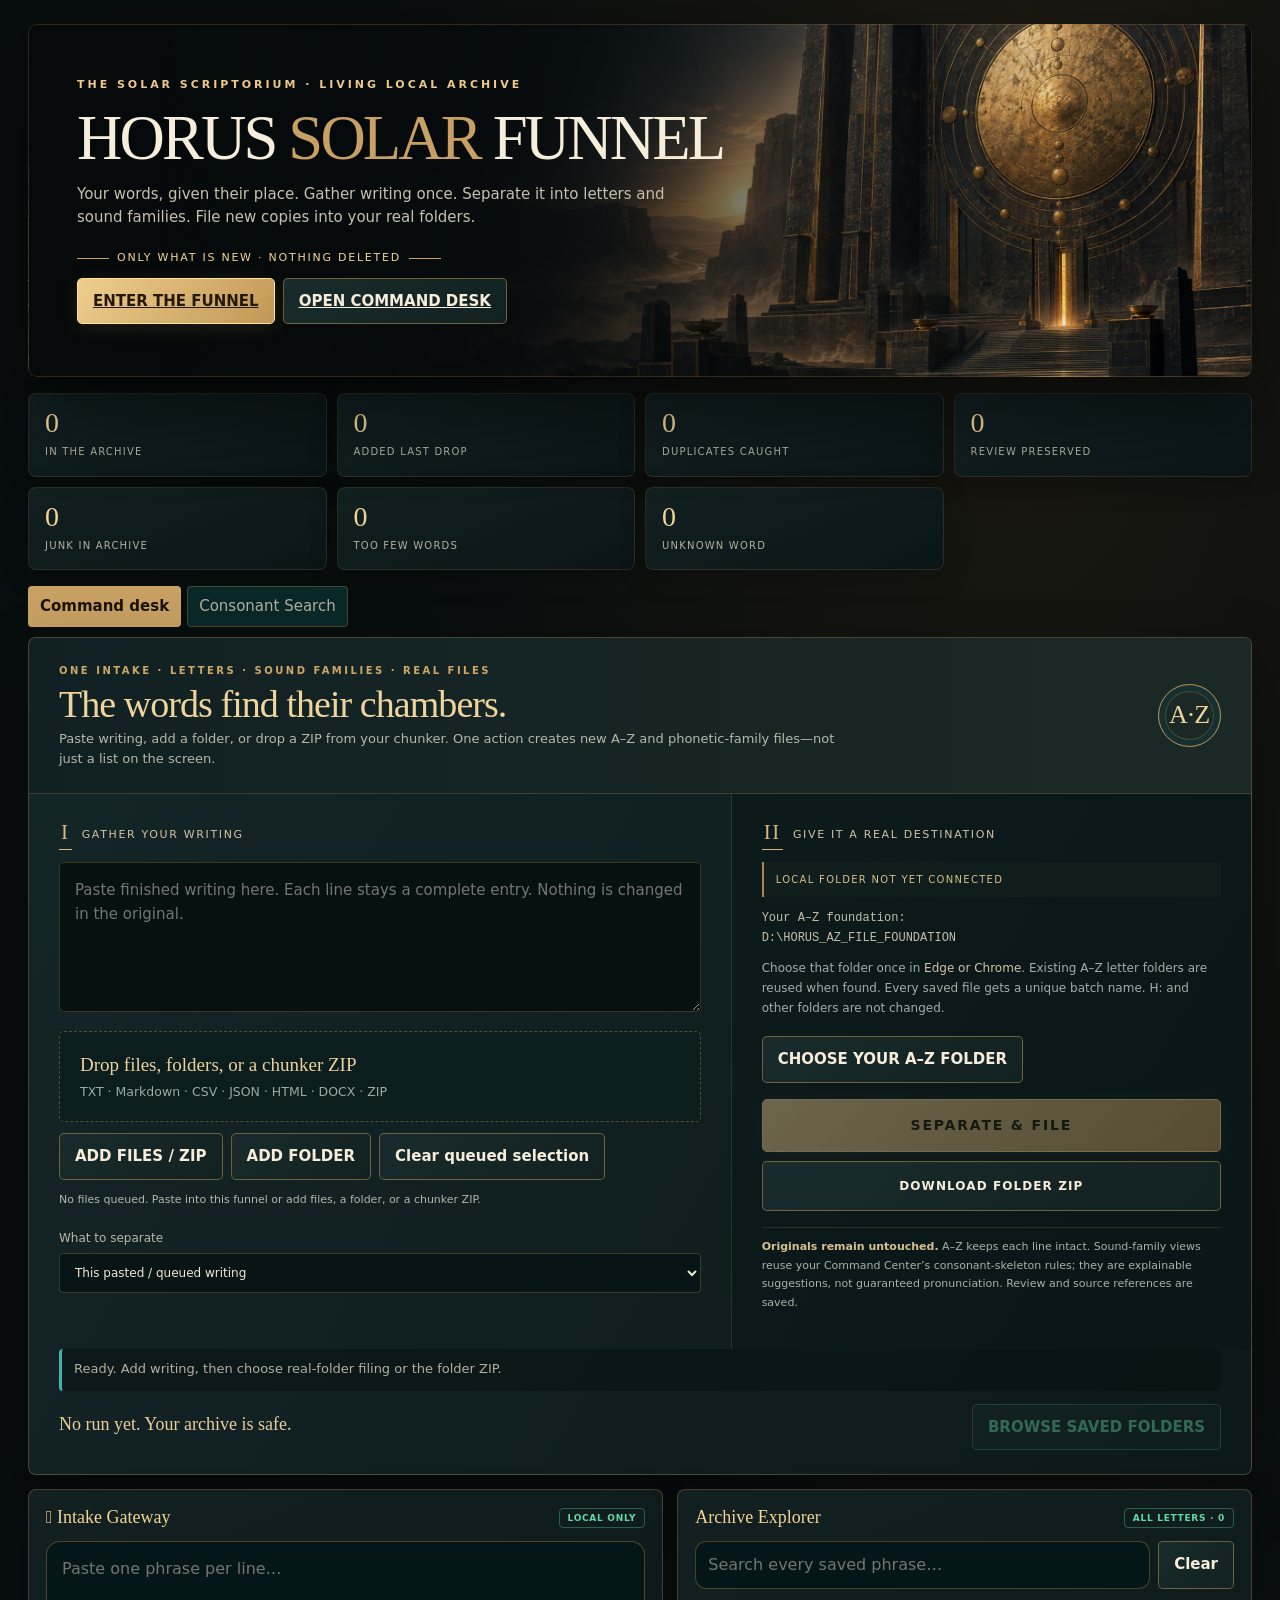
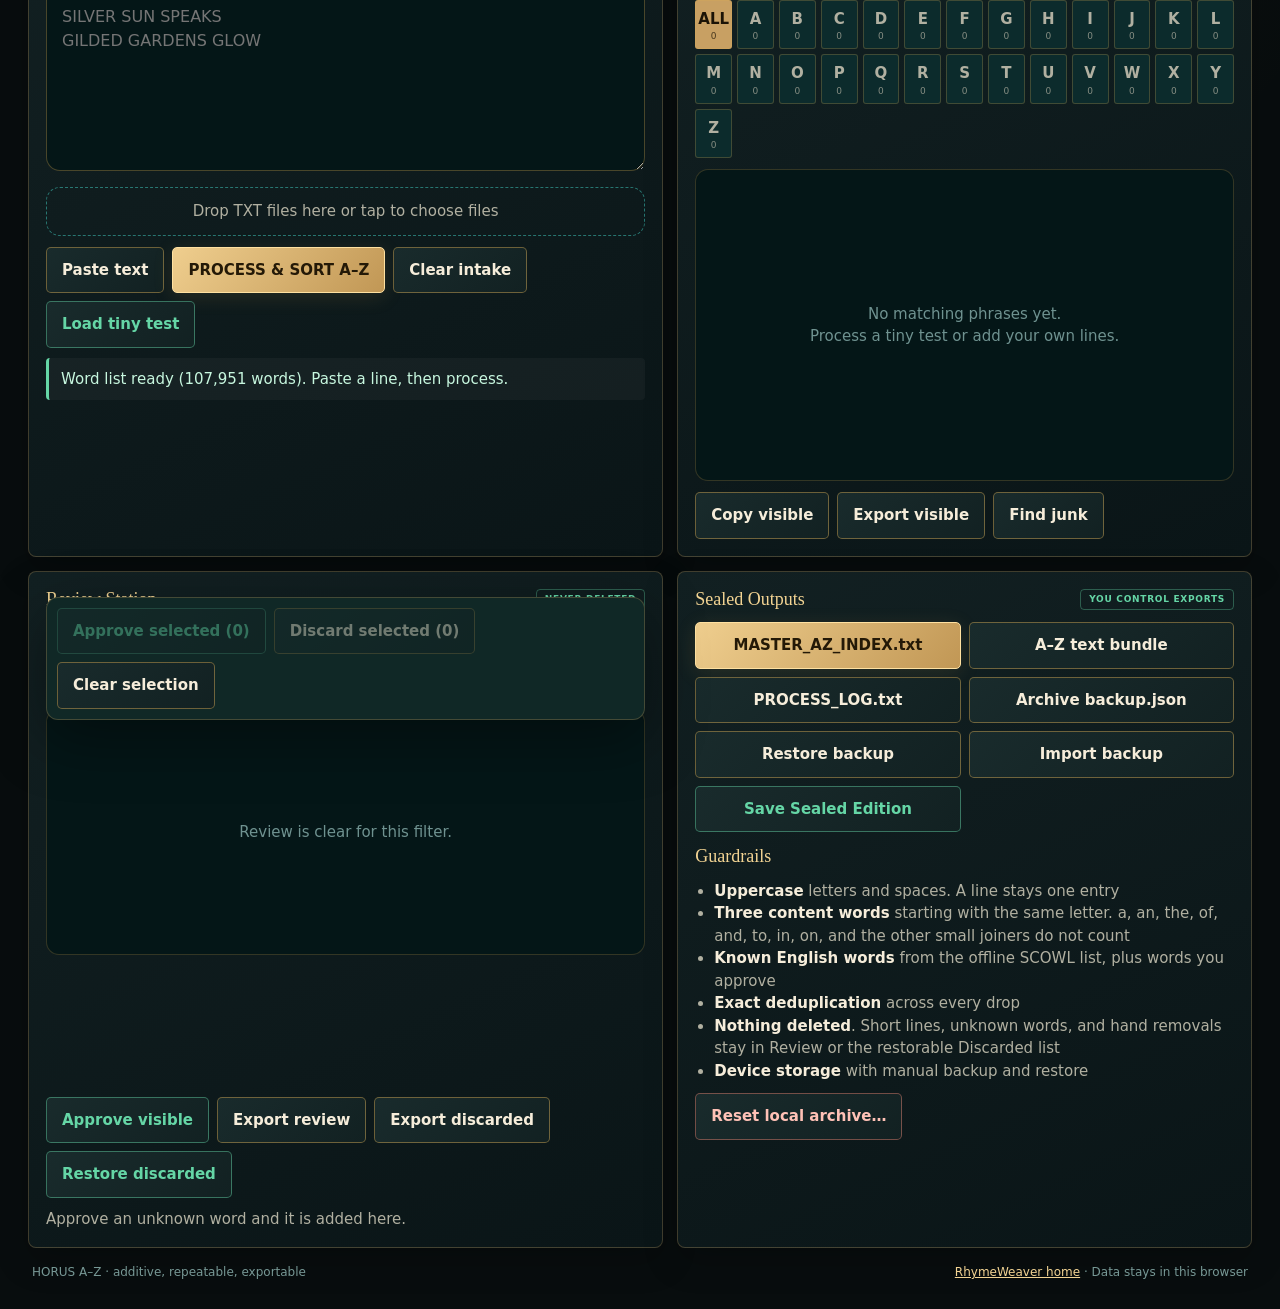
==== commit 88cefc67: "Add copy-only Solar Funnel for A-Z and phonetic-family folders" ====
--- a/horus-command-center.html
+++ b/horus-command-center.html
@@ -4,7 +4,7 @@
   <meta charset="utf-8">
   <meta name="viewport" content="width=device-width,initial-scale=1,viewport-fit=cover">
   <meta name="theme-color" content="#071b1c">
-  <title>HORUS A–Z Command Center</title>
+  <title>HORUS Solar Funnel · A–Z Command Center</title>
   <link rel="icon" href="data:image/svg+xml,%3Csvg xmlns='http://www.w3.org/2000/svg' viewBox='0 0 32 32'%3E%3Crect width='32' height='32' rx='7' fill='%23041112'/%3E%3Ccircle cx='16' cy='16' r='7.5' fill='none' stroke='%23d9aa52' stroke-width='2'/%3E%3Ccircle cx='16' cy='16' r='2.5' fill='%23ffe08a'/%3E%3C/svg%3E">
   <style>
     :root{--ink:#041112;--deep:#071b1c;--panel:#0b292a;--panel2:#103536;--teal:#1a7773;--teal2:#39b5aa;--gold:#d9aa52;--gold2:#ffe08a;--cream:#f5ecd8;--muted:#9fb9b5;--danger:#e9826f;--ok:#65d6a6;--line:rgba(217,170,82,.25);--shadow:0 18px 60px rgba(0,0,0,.38);--radius:18px}
@@ -103,14 +103,16 @@
     @media(max-width:900px){.grid{grid-template-columns:1fr}.stats{grid-template-columns:repeat(2,1fr)}.alphabet{grid-template-columns:repeat(9,1fr)}}
     @media(max-width:520px){.shell{padding:8px}.mast{padding:20px 16px}.stats{gap:7px}.stat{padding:12px}.alphabet{grid-template-columns:repeat(7,1fr)}.exports{grid-template-columns:1fr}.btn{flex:1 1 auto}}
   </style>
+  <link rel="stylesheet" href="horus-solar-funnel.css?v=solar-1">
 </head>
 <body>
 <main class="shell">
   <header class="mast">
-    <div class="eyebrow">Alliteration Archive · Living Local Edition</div>
-    <h1>HORUS <span>A–Z</span> COMMAND CENTER</h1>
-    <p class="sub">One safe surface to gather, guard, clean, sort, search and export alliterative phrases. Your archive remains on this device unless you export it.</p>
+    <div class="eyebrow">The Solar Scriptorium · Living Local Archive</div>
+    <h1>HORUS <span>SOLAR</span> FUNNEL</h1>
+    <p class="sub">Your words, given their place. Gather writing once. Separate it into letters and sound families. File new copies into your real folders.</p>
     <div class="motto">ONLY WHAT IS NEW · NOTHING DELETED</div>
+    <div class="actions"><a class="btn primary" href="#solarFunnel">ENTER THE FUNNEL</a><a class="btn" href="#intake">OPEN COMMAND DESK</a></div>
   </header>
 
   <section class="stats" aria-label="Archive statistics">
@@ -126,6 +128,33 @@
   <div class="tabs" id="sectionTabs" aria-label="Command center sections"><button class="tab on" type="button" data-section="desk">Command desk</button><button class="tab" type="button" data-section="consonant">Consonant Search</button></div>
 
   <div class="grid" id="desk">
+    <section class="solar-funnel" id="solarFunnel" aria-label="Solar real-folder writing funnel">
+      <div class="solar-heading"><div><div class="solar-kicker">ONE INTAKE · LETTERS · SOUND FAMILIES · REAL FILES</div><h2>The words find their chambers.</h2><p>Paste writing, add a folder, or drop a ZIP from your chunker. One action creates new A–Z and phonetic-family files—not just a list on the screen.</p></div><div class="solar-seal" aria-hidden="true">A·Z</div></div>
+      <div class="solar-layout">
+        <div class="solar-intake">
+          <div class="solar-step"><b>I</b> Gather your writing</div>
+          <textarea id="funnelPaste" spellcheck="false" autocomplete="off" autocapitalize="off" placeholder="Paste finished writing here. Each line stays a complete entry. Nothing is changed in the original."></textarea>
+          <div class="funnel-drop" id="funnelDrop"><strong>Drop files, folders, or a chunker ZIP</strong><small>TXT · Markdown · CSV · JSON · HTML · DOCX · ZIP</small></div>
+          <div class="actions"><button class="btn" id="funnelAddFiles" type="button">ADD FILES / ZIP</button><button class="btn" id="funnelAddFolder" type="button">ADD FOLDER</button><button class="btn" id="funnelClearQueue" type="button">Clear queued selection</button></div>
+          <input id="funnelFiles" type="file" multiple hidden accept=".txt,.text,.md,.markdown,.csv,.tsv,.json,.html,.htm,.docx,.zip,.log,.xml,.rtf">
+          <input id="funnelFolderFiles" type="file" webkitdirectory multiple hidden>
+          <p class="funnel-queue" id="funnelQueue"></p><ul class="funnel-queue-list" id="funnelQueueList"></ul>
+          <label class="solar-source">What to separate<select id="funnelSource"><option value="intake">This pasted / queued writing</option><option value="archive">Finished browser archive</option></select></label>
+        </div>
+        <div class="solar-destination">
+          <div class="solar-step"><b>II</b> Give it a real destination</div>
+          <div class="funnel-connection" id="funnelConnection">LOCAL FOLDER NOT YET CONNECTED</div>
+          <p class="solar-path">Your A–Z foundation:<br>D:\HORUS_AZ_FILE_FOUNDATION</p>
+          <p class="solar-help">Choose that folder once in <strong>Edge or Chrome</strong>. Existing A–Z letter folders are reused when found. Every saved file gets a unique batch name. H: and other folders are not changed.</p>
+          <button class="btn" id="funnelChooseFolder" type="button">CHOOSE YOUR A–Z FOLDER</button>
+          <div class="solar-actions"><button class="btn primary" id="funnelFile" type="button" disabled>SEPARATE &amp; FILE</button><button class="btn" id="funnelZip" type="button">DOWNLOAD FOLDER ZIP</button></div>
+          <p class="solar-safety"><b>Originals remain untouched.</b> A–Z keeps each line intact. Sound-family views reuse your Command Center’s consonant-skeleton rules; they are explainable suggestions, not guaranteed pronunciation. Review and source references are saved.</p>
+        </div>
+      </div>
+      <div class="solar-result"><div class="notice" id="funnelStatus" role="status" aria-live="polite">Ready. Add writing, then choose real-folder filing or the folder ZIP.</div><span class="funnel-busy" id="funnelBusy" hidden aria-label="Working"></span><div class="solar-run"><div><b id="funnelLastRun">No run yet. Your archive is safe.</b><p id="funnelRunPath"></p></div><button class="btn safe" id="funnelBrowse" type="button" disabled>BROWSE SAVED FOLDERS</button></div>
+        <section class="funnel-browser" id="funnelBrowser" hidden><div class="funnel-browser-header"><h3>Your actual saved folders</h3><button class="btn" id="funnelCloseBrowser" type="button">Close</button></div><div class="funnel-browser-groups" id="funnelBrowserGroups"></div><p class="solar-path" id="funnelBrowserPath"></p><div class="funnel-browser-files" id="funnelBrowserFiles"></div><pre class="funnel-preview" id="funnelFilePreview"></pre></section>
+      </div>
+    </section>
     <section class="card">
       <h2>𓂀 Intake Gateway <span class="tag">Local only</span></h2>
       <textarea id="intake" spellcheck="false" autocomplete="off" autocapitalize="off" autocorrect="off" placeholder="Paste one phrase per line…&#10;&#10;SILVER SUN SPEAKS&#10;GILDED GARDENS GLOW"></textarea>
@@ -1293,7 +1322,11 @@
   render();
   if(loadFallback) message('The stored archive could not be read, so it was not overwritten. Import a backup to replace it.','bad');
   loadDict();
+  window.HorusFolderBridge=Object.freeze({getSnapshot:()=>JSON.parse(JSON.stringify(state)),head,skel,pretty,splitLines,htmlToPlain,stopWords:Object.freeze([...STOP])});
 })();
 </script>
+<script src="vendor/jszip.min.js"></script>
+<script src="horus-funnel-core.js?v=solar-1"></script>
+<script src="horus-funnel-ui.js?v=solar-1"></script>
 </body>
 </html>
--- a/horus-solar-funnel.css
+++ b/horus-solar-funnel.css
@@ -0,0 +1,23 @@
+/* Ancient-sun edition. Existing archive IDs and behavior are preserved. */
+:root{--gold:#c8a063;--gold2:#f3d493;--cream:#f6edda;--muted:#b1b0a1;--line:rgba(200,160,99,.28);--radius:8px}
+body{background:radial-gradient(ellipse at 80% 0,rgba(159,105,36,.13),transparent 45%),#080d0e;color:var(--cream)}
+.shell{width:min(1500px,100%);padding:24px 28px}
+.mast{padding:52px 48px;min-height:310px;border-radius:9px;background:linear-gradient(90deg,rgba(6,10,11,.97) 0,rgba(6,10,11,.82) 42%,rgba(6,10,11,.08) 85%),url('solar-archive.jpg') center/cover;box-shadow:0 28px 80px #0008;border-color:#9c764744}
+.mast:after{content:none}.mast .eyebrow{letter-spacing:.27em;color:#edc988;font-size:11px}.mast h1{max-width:770px;font-size:clamp(34px,4.9vw,68px);line-height:1.02;font-weight:400;letter-spacing:-.045em;margin:13px 0}.mast .sub{max-width:620px;color:#c5c1af}.mast .motto{font-size:11px;letter-spacing:.16em;margin-top:22px}
+.card,.stat{background:linear-gradient(155deg,#122022,#0a1517);border-radius:8px}.card h2{font-weight:500}.stat{border-color:#90744535}.stat span{font-size:10px;letter-spacing:.12em}.stat b{font-family:Georgia,serif;font-weight:400;font-size:28px}
+.btn{border-radius:5px;padding:11px 15px;background:linear-gradient(135deg,#192b2c,#122122);font-weight:650}.btn.primary{background:linear-gradient(130deg,#efce8e,#c19755);border-color:#ffe1a1;color:#241907;box-shadow:0 4px 20px #c89c4924}.btn:disabled{opacity:.42;cursor:not-allowed;transform:none}.btn:focus-visible,select:focus-visible{outline:2px solid #f3d493;outline-offset:3px}
+.tag{font-size:9px;border-radius:4px}.tabs .tab{border-radius:4px}.letter{border-radius:3px}.notice{border-radius:4px}
+.solar-funnel{grid-column:1/-1;padding:0;border:1px solid #bb975058;border-radius:8px;overflow:hidden;background:linear-gradient(120deg,#152628,#0c191a);box-shadow:0 20px 60px #0005}
+.solar-heading{display:flex;justify-content:space-between;align-items:center;gap:22px;padding:25px 30px;border-bottom:1px solid #bb975040;background:linear-gradient(90deg,#112123,#1b2926)}
+.solar-heading h2{display:block;margin:6px 0 4px;font:400 clamp(25px,3vw,38px)/1.1 Georgia,serif;color:#f0d49d;letter-spacing:-.025em}.solar-heading p{margin:0;color:#b4b8aa;max-width:780px;font-size:13px}.solar-kicker{font-size:10px;letter-spacing:.25em;font-weight:750;color:#cda86a}.solar-seal{flex:0 0 63px;width:63px;height:63px;border:1px solid #ba955d;border-radius:50%;display:grid;place-items:center;font:26px Georgia,serif;color:#eed49a;box-shadow:inset 0 0 0 6px #163032,inset 0 0 0 7px #bd9a5044}
+.solar-layout{display:grid;grid-template-columns:minmax(0,1.15fr) minmax(300px,.85fr)}.solar-intake{padding:26px 30px;border-right:1px solid #bb97502b}.solar-destination{padding:26px 30px;background:#07131466}
+.solar-step{display:flex;gap:10px;align-items:center;margin-bottom:12px;color:#d0c3a7;font-size:11px;letter-spacing:.15em;text-transform:uppercase}.solar-step b{font:21px Georgia,serif;color:#d8b77c;border-bottom:1px solid #d8b77c;padding:0 2px 4px}
+#funnelPaste{min-height:150px;background:#061112;border-radius:5px;border-color:#b38d424d;font-size:15px;line-height:1.6}.funnel-drop{border:1px dashed #bd975369;background:#0c1d1e;padding:19px 20px;margin-top:12px;border-radius:5px;color:#d0c3a7;transition:background .2s}.funnel-drop strong{display:block;color:#ebd1a0;font-weight:500;font-family:Georgia,serif;font-size:19px}.funnel-drop small{display:block;color:#9daaa6;margin-top:4px}.funnel-drop.over{background:#284037;border-color:#f6d598}
+.solar-source{display:block;font-size:12px;color:#b9b6a6;margin-top:15px}.solar-source select{display:block;width:100%;margin-top:6px;padding:11px;background:#081517;border:1px solid #ad8e524d;border-radius:4px;color:#f3e9d3;font:inherit}.funnel-connection{padding:10px 12px;border-left:2px solid #aa8750;background:#1c292344;color:#d7bf88;font:10px/1.5 system-ui;letter-spacing:.13em;word-break:break-word}
+.solar-path{font:12px/1.65 Consolas,monospace;color:#c4bea9;overflow-wrap:anywhere;margin:12px 0 0}.solar-help{font-size:12px;line-height:1.65;color:#9faeaa;margin:10px 0 18px}.solar-help strong{color:#d2c3a7;font-weight:500}.solar-actions{display:flex;flex-direction:column;gap:9px;margin-top:16px}.solar-actions .btn{text-align:center;padding:15px;font-size:12px;letter-spacing:.09em}.solar-actions .btn.primary{font-size:14px;letter-spacing:.13em}
+.solar-safety{margin:16px 0 0;padding:10px 0;border-top:1px solid #a98b4d33;font-size:11px;line-height:1.7;color:#a6b4aa}.solar-safety b{color:#d6c28f;font-weight:600}.funnel-queue{font-size:11px;color:#aeb8ad;margin:12px 0 0}.funnel-queue-list{margin:6px 0 0;padding-left:16px;max-height:90px;overflow:auto;color:#91aaa4;font:11px/1.5 Consolas,monospace;overflow-wrap:anywhere}
+.solar-result{padding:0 30px 24px}.solar-result .notice{font-size:13px;background:#050e0f77;margin-top:0}.funnel-busy{display:inline-block;width:9px;height:9px;background:#dbbb76;border-radius:50%;margin-right:5px;animation:solar-pulse 1.1s infinite}.funnel-busy[hidden]{display:none}.solar-run{display:flex;align-items:center;justify-content:space-between;gap:15px;flex-wrap:wrap;margin-top:13px}.solar-run b{font-weight:500;color:#e8cf9c;font-family:Georgia,serif;font-size:18px}.solar-run p{font:11px/1.55 Consolas,monospace;color:#9ea99e;max-width:920px;overflow-wrap:anywhere;margin:5px 0}
+.funnel-browser{border-top:1px solid #b3915544;margin-top:16px;padding-top:15px}.funnel-browser[hidden]{display:none}.funnel-browser-header{display:flex;justify-content:space-between;align-items:center}.funnel-browser-header h3{margin:0;color:#e8cc91;font:20px Georgia,serif}.funnel-browser-groups{display:flex;flex-wrap:wrap;gap:6px;max-height:160px;overflow:auto;margin:12px 0}.funnel-browser-groups .btn,.funnel-browser-files .btn{font-size:11px;padding:7px 10px}.funnel-browser-files{display:flex;flex-wrap:wrap;gap:6px;margin:8px 0}.funnel-preview{max-height:340px;overflow:auto;white-space:pre-wrap;word-break:break-word;background:#041011;border:1px solid #a98b4d33;padding:12px;border-radius:4px;color:#c8d4ca;font:12px/1.6 Consolas,monospace}.funnel-preview:empty{display:none}
+@keyframes solar-pulse{50%{opacity:.3;box-shadow:0 0 12px #e8c077}}@media(prefers-reduced-motion:reduce){html{scroll-behavior:auto}.funnel-busy{animation:none}.btn{transition:none}}
+@media(max-width:900px){.shell{padding:15px}.mast{padding:37px 30px}.solar-layout{grid-template-columns:1fr}.solar-intake{border-right:0;border-bottom:1px solid #bb97502b}.solar-destination{padding-top:22px}.solar-actions{flex-direction:row;flex-wrap:wrap}.solar-actions .btn{flex:1 1 220px}.solar-heading{padding:22px 24px}.solar-intake,.solar-destination{padding:23px 24px}.solar-result{padding:0 24px 22px}}
+@media(max-width:520px){.shell{padding:8px}.mast{min-height:300px;padding:32px 23px;background-position:58% center}.mast h1{font-size:37px}.mast .sub{max-width:290px;font-size:12px}.mast .eyebrow{font-size:9px}.solar-seal{display:none}.solar-heading,.solar-intake,.solar-destination{padding:20px}.solar-heading h2{font-size:29px}.solar-heading p{font-size:12px}.solar-result{padding:0 20px 20px}.solar-step{font-size:10px}.solar-actions{flex-direction:column}.solar-actions .btn{flex:auto}.solar-run{align-items:flex-start}.funnel-queue-list{max-height:70px}}
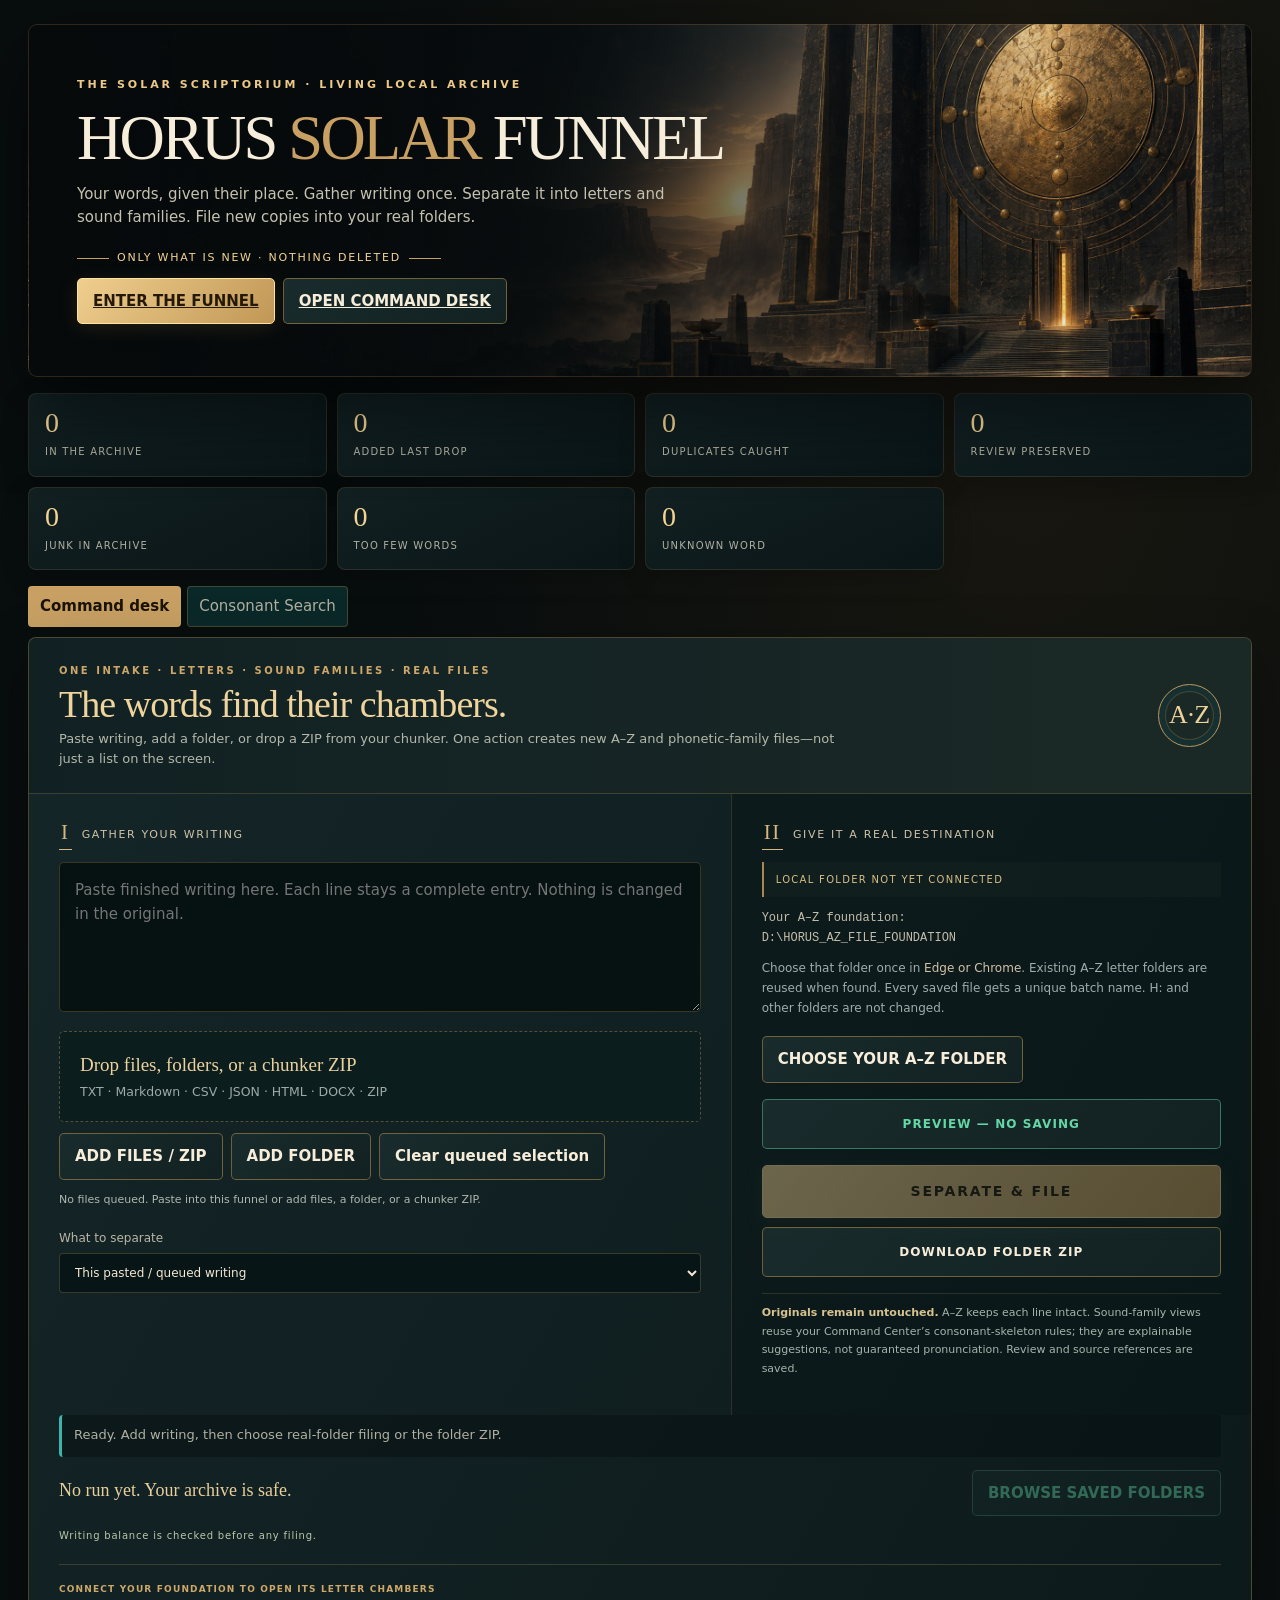
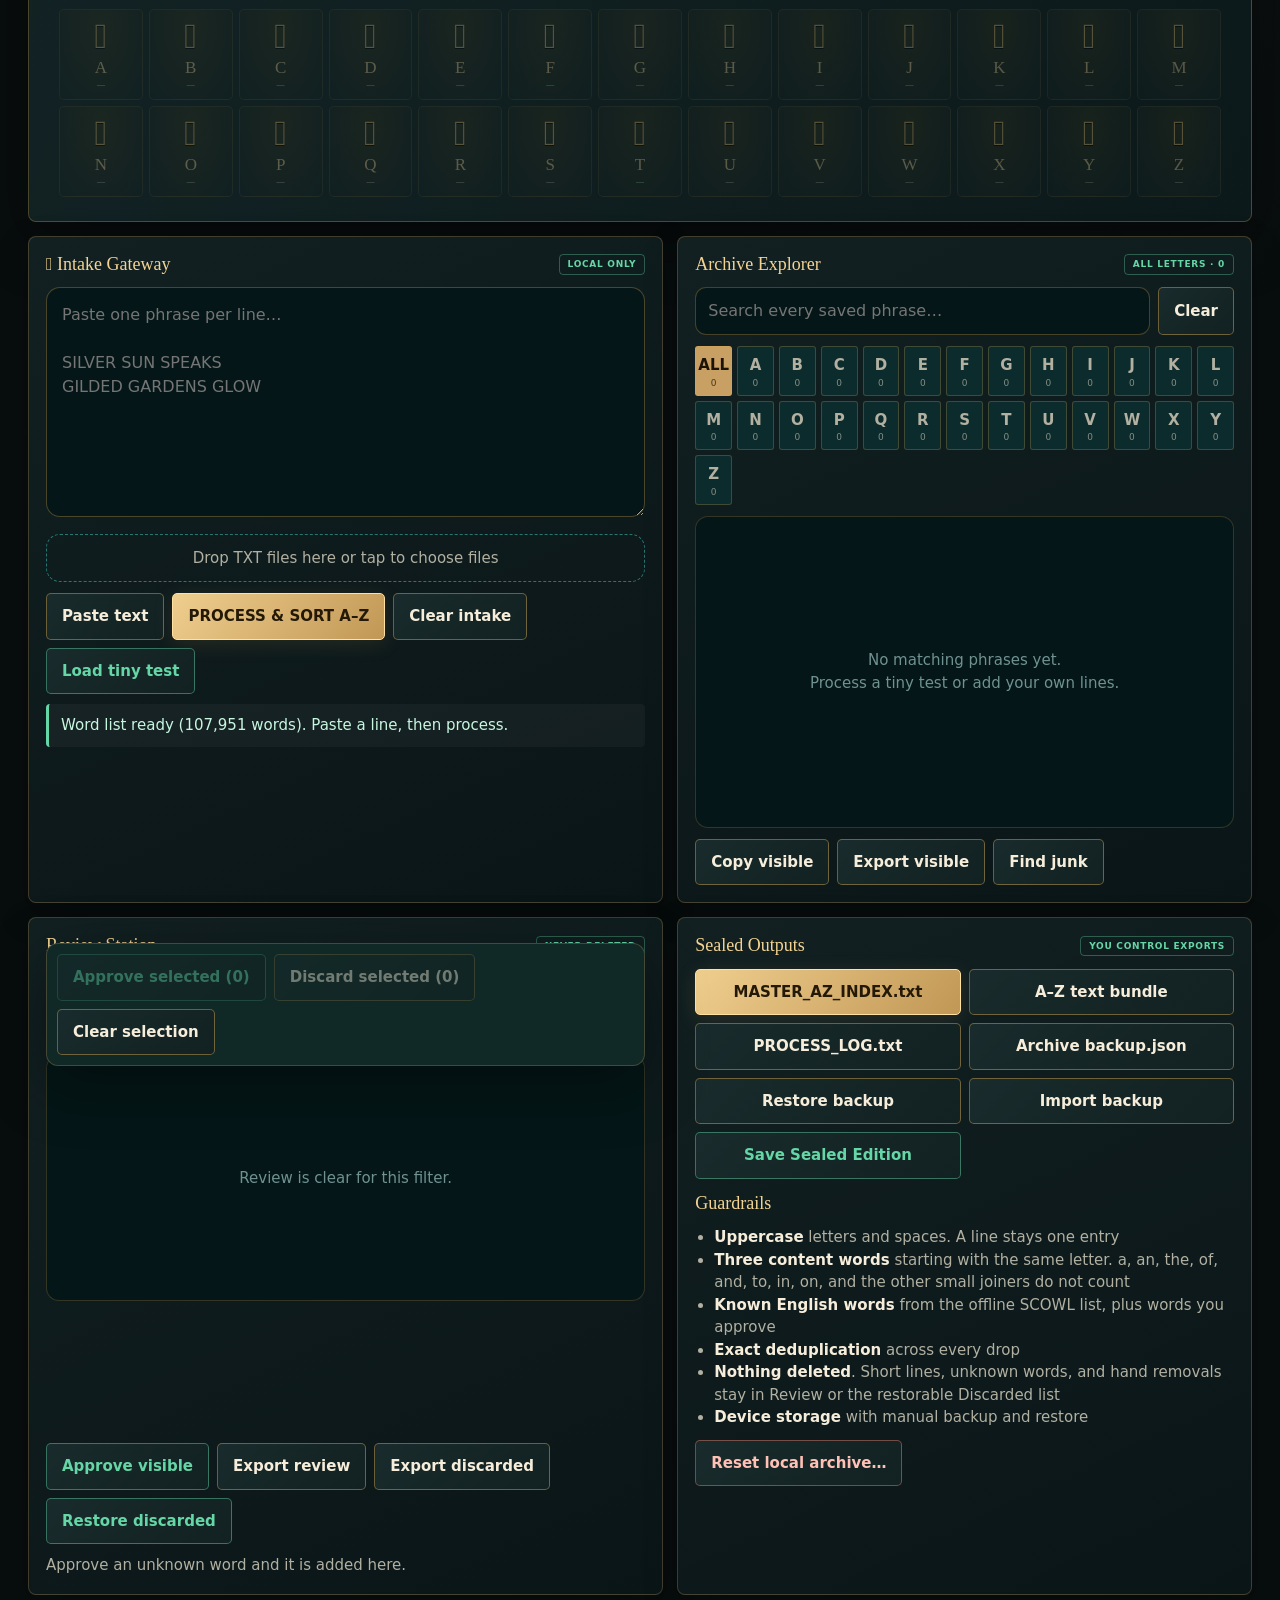
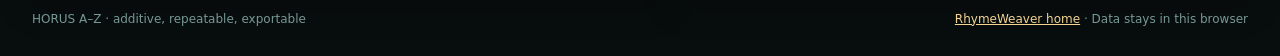
==== commit ab47fa7e: "Improve Solar Funnel preview, durable folder choice and source-safe filing Co-authored-by: Manus <de" ====
--- a/horus-command-center.html
+++ b/horus-command-center.html
@@ -103,7 +103,7 @@
     @media(max-width:900px){.grid{grid-template-columns:1fr}.stats{grid-template-columns:repeat(2,1fr)}.alphabet{grid-template-columns:repeat(9,1fr)}}
     @media(max-width:520px){.shell{padding:8px}.mast{padding:20px 16px}.stats{gap:7px}.stat{padding:12px}.alphabet{grid-template-columns:repeat(7,1fr)}.exports{grid-template-columns:1fr}.btn{flex:1 1 auto}}
   </style>
-  <link rel="stylesheet" href="horus-solar-funnel.css?v=solar-1">
+  <link rel="stylesheet" href="horus-solar-funnel.css?v=solar-3">
 </head>
 <body>
 <main class="shell">
@@ -147,11 +147,15 @@
           <p class="solar-path">Your A–Z foundation:<br>D:\HORUS_AZ_FILE_FOUNDATION</p>
           <p class="solar-help">Choose that folder once in <strong>Edge or Chrome</strong>. Existing A–Z letter folders are reused when found. Every saved file gets a unique batch name. H: and other folders are not changed.</p>
           <button class="btn" id="funnelChooseFolder" type="button">CHOOSE YOUR A–Z FOLDER</button>
+          <div class="solar-actions"><button class="btn safe" id="funnelPreview" type="button">PREVIEW — NO SAVING</button></div>
           <div class="solar-actions"><button class="btn primary" id="funnelFile" type="button" disabled>SEPARATE &amp; FILE</button><button class="btn" id="funnelZip" type="button">DOWNLOAD FOLDER ZIP</button></div>
           <p class="solar-safety"><b>Originals remain untouched.</b> A–Z keeps each line intact. Sound-family views reuse your Command Center’s consonant-skeleton rules; they are explainable suggestions, not guaranteed pronunciation. Review and source references are saved.</p>
         </div>
       </div>
       <div class="solar-result"><div class="notice" id="funnelStatus" role="status" aria-live="polite">Ready. Add writing, then choose real-folder filing or the folder ZIP.</div><span class="funnel-busy" id="funnelBusy" hidden aria-label="Working"></span><div class="solar-run"><div><b id="funnelLastRun">No run yet. Your archive is safe.</b><p id="funnelRunPath"></p></div><button class="btn safe" id="funnelBrowse" type="button" disabled>BROWSE SAVED FOLDERS</button></div>
+        <p class="solar-balance" id="funnelBalance">Writing balance is checked before any filing.</p>
+        <section class="funnel-browser" id="funnelRoutingPreview" hidden><div class="funnel-browser-header"><h3>Where your writing will go</h3><button class="btn" id="funnelClosePreview" type="button">Close preview</button></div><pre class="funnel-preview" id="funnelPreviewText"></pre></section>
+        <section class="solar-chamber-strip" aria-label="Actual A-Z letter folders"><div class="solar-kicker" id="funnelChamberHint">CONNECT YOUR FOUNDATION TO OPEN ITS LETTER CHAMBERS</div><div class="solar-chamber-grid" id="funnelChambers"></div></section>
         <section class="funnel-browser" id="funnelBrowser" hidden><div class="funnel-browser-header"><h3>Your actual saved folders</h3><button class="btn" id="funnelCloseBrowser" type="button">Close</button></div><div class="funnel-browser-groups" id="funnelBrowserGroups"></div><p class="solar-path" id="funnelBrowserPath"></p><div class="funnel-browser-files" id="funnelBrowserFiles"></div><pre class="funnel-preview" id="funnelFilePreview"></pre></section>
       </div>
     </section>
@@ -1326,7 +1330,8 @@
 })();
 </script>
 <script src="vendor/jszip.min.js"></script>
-<script src="horus-funnel-core.js?v=solar-1"></script>
-<script src="horus-funnel-ui.js?v=solar-1"></script>
+<script src="horus-funnel-core.js?v=solar-3"></script>
+<script src="horus-funnel-state.js?v=solar-3"></script>
+<script src="horus-funnel-ui.js?v=solar-3"></script>
 </body>
 </html>
--- a/horus-solar-funnel.css
+++ b/horus-solar-funnel.css
@@ -21,3 +21,6 @@
 @keyframes solar-pulse{50%{opacity:.3;box-shadow:0 0 12px #e8c077}}@media(prefers-reduced-motion:reduce){html{scroll-behavior:auto}.funnel-busy{animation:none}.btn{transition:none}}
 @media(max-width:900px){.shell{padding:15px}.mast{padding:37px 30px}.solar-layout{grid-template-columns:1fr}.solar-intake{border-right:0;border-bottom:1px solid #bb97502b}.solar-destination{padding-top:22px}.solar-actions{flex-direction:row;flex-wrap:wrap}.solar-actions .btn{flex:1 1 220px}.solar-heading{padding:22px 24px}.solar-intake,.solar-destination{padding:23px 24px}.solar-result{padding:0 24px 22px}}
 @media(max-width:520px){.shell{padding:8px}.mast{min-height:300px;padding:32px 23px;background-position:58% center}.mast h1{font-size:37px}.mast .sub{max-width:290px;font-size:12px}.mast .eyebrow{font-size:9px}.solar-seal{display:none}.solar-heading,.solar-intake,.solar-destination{padding:20px}.solar-heading h2{font-size:29px}.solar-heading p{font-size:12px}.solar-result{padding:0 20px 20px}.solar-step{font-size:10px}.solar-actions{flex-direction:column}.solar-actions .btn{flex:auto}.solar-run{align-items:flex-start}.funnel-queue-list{max-height:70px}}
+
+/* Letter chambers borrow the supplied Vortex's glyph vocabulary, not its blank URLs. */
+.solar-balance{font:10px/1.6 system-ui;letter-spacing:.08em;color:#b9c8a8;margin:12px 0}.solar-chamber-strip{margin-top:20px;padding-top:18px;border-top:1px solid #b3915044}.solar-chamber-grid{display:grid;grid-template-columns:repeat(13,minmax(0,1fr));gap:6px;margin-top:12px}.solar-chamber{display:flex;flex-direction:column;align-items:center;justify-content:center;gap:2px;min-height:91px;padding:8px 3px;border:1px solid #b3915044;border-radius:5px;background:radial-gradient(ellipse at 50% 20%,#30321f,#102022);color:#eed098;cursor:pointer;transition:border-color .2s,background .2s}.solar-chamber .solar-glyph{font:35px/1.1 'Segoe UI Historic','Noto Sans Egyptian Hieroglyphs',serif;color:#e5be73;text-shadow:0 1px 0 #000}.solar-chamber b{font:17px Georgia,serif}.solar-chamber small{font:9px system-ui;color:#aab9a6}.solar-chamber:hover:not(:disabled){border-color:#e6c17c;background:#213b33}.solar-chamber:disabled{opacity:.34;cursor:not-allowed}.solar-chamber:focus-visible{outline:2px solid #e6c17c;outline-offset:2px}.solar-chamber-strip .solar-kicker{font-size:9px;letter-spacing:.13em}@media(max-width:900px){.solar-chamber-grid{grid-template-columns:repeat(9,minmax(0,1fr))}}@media(max-width:520px){.solar-chamber-grid{grid-template-columns:repeat(6,minmax(0,1fr))}.solar-chamber{min-height:82px}.solar-chamber .solar-glyph{font-size:29px}}
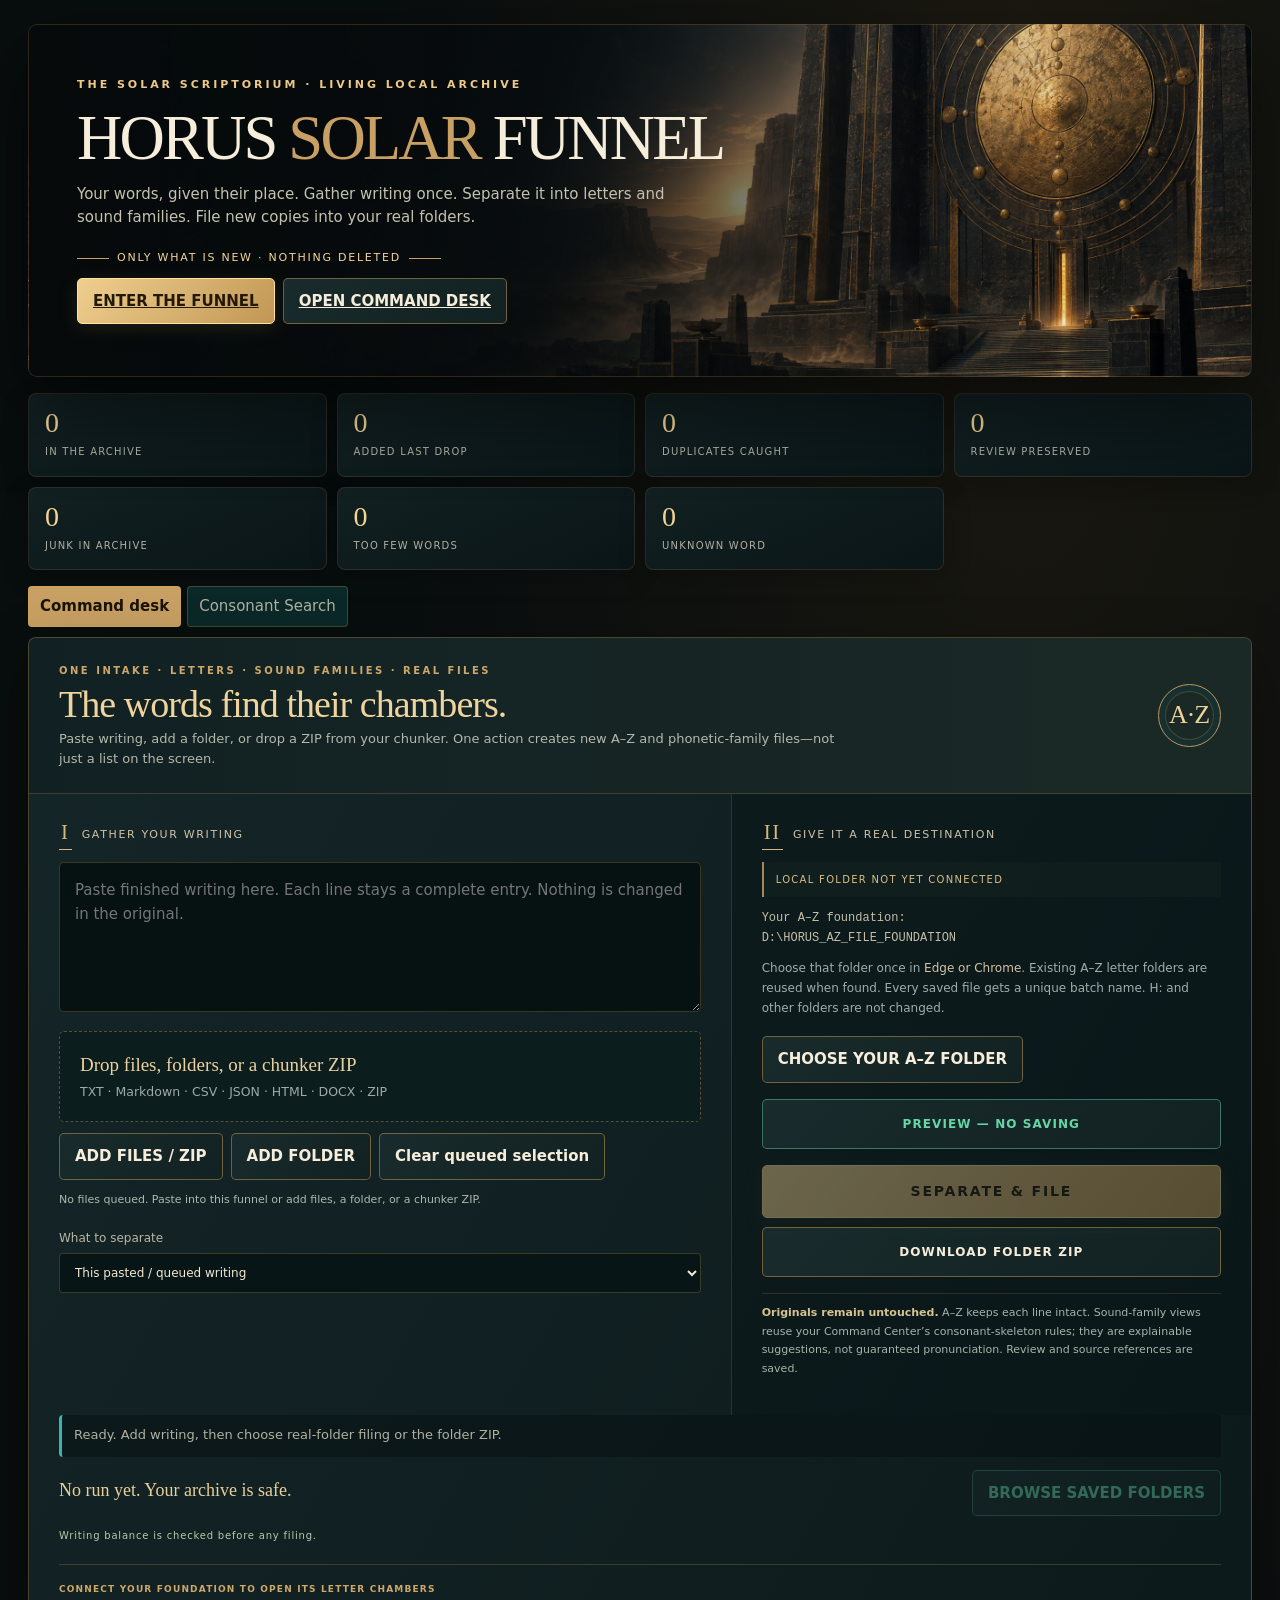
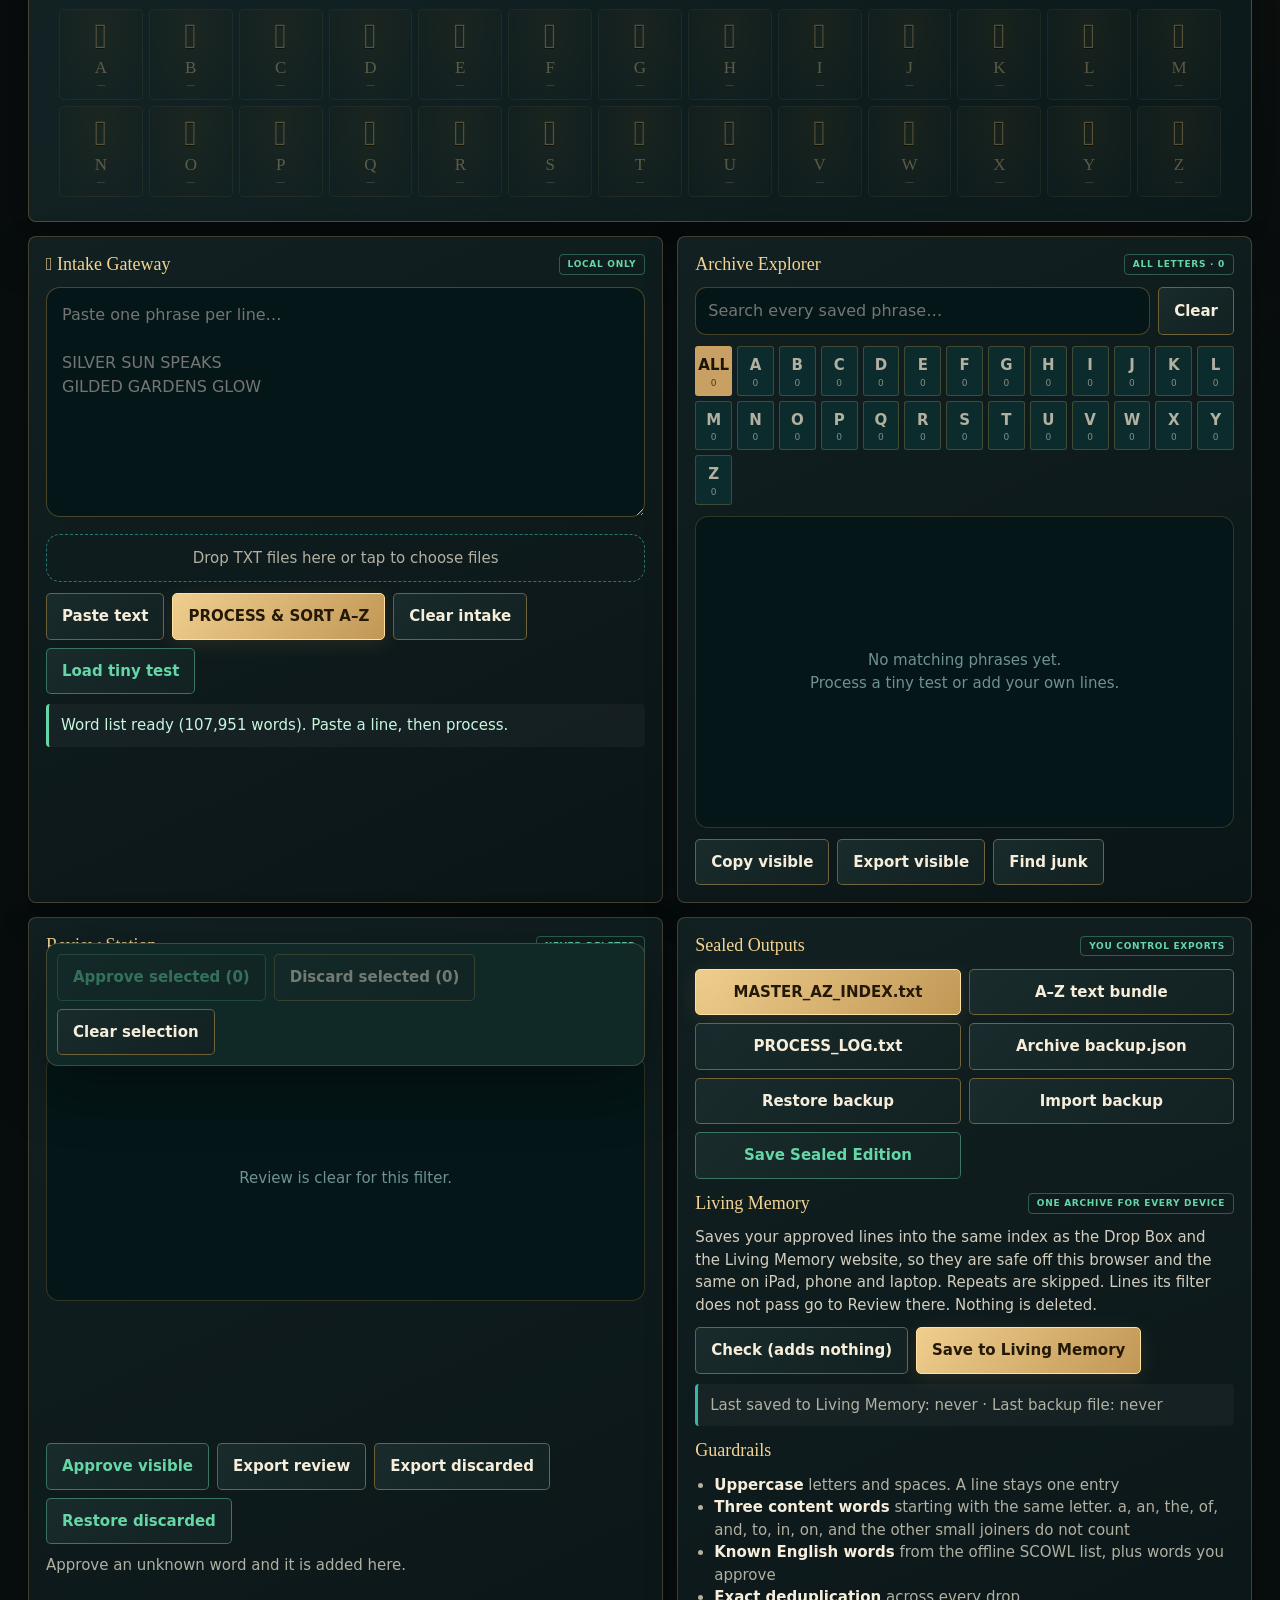
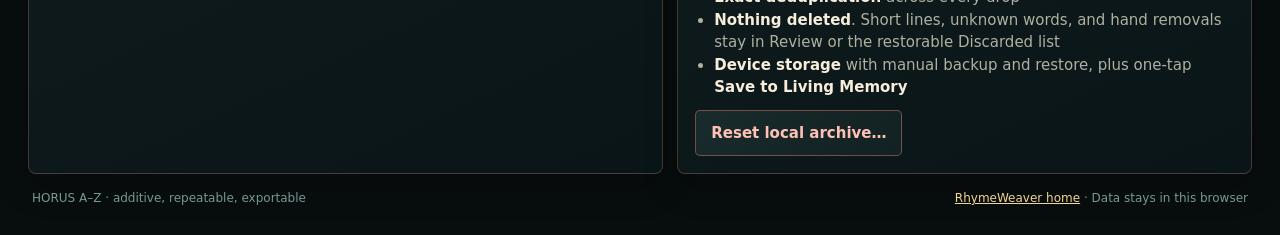
==== commit 9c692ac6: "Solar Funnel: add Save to Living Memory Adds a Living Memory section beside the backup buttons: - Ch" ====
--- a/horus-command-center.html
+++ b/horus-command-center.html
@@ -214,6 +214,11 @@
       </div>
       <input id="importFile" type="file" accept=".json,.txt,application/json,text/plain" hidden>
       <div style="height:14px"></div>
+      <h2>Living Memory <span class="tag">One archive for every device</span></h2>
+      <p style="margin:6px 0 10px;opacity:.85">Saves your approved lines into the same index as the Drop Box and the Living Memory website, so they are safe off this browser and the same on iPad, phone and laptop. Repeats are skipped. Lines its filter does not pass go to Review there. Nothing is deleted.</p>
+      <div class="actions"><button class="btn" id="lmCheckBtn" type="button">Check (adds nothing)</button><button class="btn primary" id="lmSaveBtn" type="button">Save to Living Memory</button></div>
+      <div class="notice" id="lmStatus" role="status" style="margin-top:10px"></div>
+      <div style="height:14px"></div>
       <h2>Guardrails</h2>
       <ul class="rulelist">
         <li><strong>Uppercase</strong> letters and spaces. A line stays one entry</li>
@@ -221,7 +226,7 @@
         <li><strong>Known English words</strong> from the offline SCOWL list, plus words you approve</li>
         <li><strong>Exact deduplication</strong> across every drop</li>
         <li><strong>Nothing deleted</strong>. Short lines, unknown words, and hand removals stay in Review or the restorable Discarded list</li>
-        <li><strong>Device storage</strong> with manual backup and restore</li>
+        <li><strong>Device storage</strong> with manual backup and restore, plus one-tap <strong>Save to Living Memory</strong></li>
       </ul>
       <div class="actions"><button class="btn danger" id="resetBtn">Reset local archive…</button></div>
     </section>
@@ -1276,7 +1281,38 @@
   $('restoreDiscardBtn').onclick=restoreAllDiscarded;
   $('findJunkBtn').onclick=showJunk;$('moveJunkBtn').onclick=moveAllJunk;
   $('masterBtn').onclick=()=>download('MASTER_AZ_INDEX.txt',state.phrases.join('\n'));$('azBtn').onclick=()=>download('A_Z_TEXT_BUNDLE.txt',azBundle());$('logBtn').onclick=()=>download('PROCESS_LOG.txt',logText());
-  $('backupBtn').onclick=()=>download('HORUS_ARCHIVE_BACKUP.json',JSON.stringify(state,null,2),'application/json');$('sealedBtn').onclick=sealed;
+  $('backupBtn').onclick=()=>{download('HORUS_ARCHIVE_BACKUP.json',JSON.stringify(state,null,2),'application/json');try{localStorage.setItem(KEY+'_LAST_BACKUP',new Date().toISOString())}catch(err){}lmShowLast()};
+  // ---- Living Memory: save approved lines to the shared HORUS index (Supabase drop_lines) ----
+  const LM_URL='https://ahjvqfpxynhaqlrgldgp.supabase.co/rest/v1/rpc/drop_lines';
+  const LM_KEY='eyJhbGciOiJIUzI1NiIsInR5cCI6IkpXVCJ9.eyJpc3MiOiJzdXBhYmFzZSIsInJlZiI6ImFoanZxZnB4eW5oYXFscmdsZGdwIiwicm9sZSI6ImFub24iLCJpYXQiOjE3ODEzNDM3NTYsImV4cCI6MjA5NjkxOTc1Nn0.G_pH0watJqGEzgBijYwHnltjJG9iQeYgc4e-EwpzRBE';
+  function lmWhen(k){try{const v=localStorage.getItem(KEY+k);return v?new Date(v).toLocaleString():'never'}catch(err){return 'unknown'}}
+  function lmShowLast(){const n=$('lmStatus');if(n&&!n.dataset.busy){n.className='notice';n.textContent='Last saved to Living Memory: '+lmWhen('_LAST_LM_SAVE')+' · Last backup file: '+lmWhen('_LAST_BACKUP')}}
+  async function lmPost(lines,batch,add){
+    for(let t=0;t<3;t++){
+      try{const r=await fetch(LM_URL,{method:'POST',headers:{apikey:LM_KEY,Authorization:'Bearer '+LM_KEY,'Content-Type':'application/json'},body:JSON.stringify({p_lines:lines,p_source:'SOLAR FUNNEL',p_batch:batch,p_add:add})});
+        if(r.ok) return await r.json(); const txt=await r.text(); if(r.status<500) throw new Error(txt.slice(0,160));}
+      catch(err){if(t===2) throw err}
+      await new Promise(z=>setTimeout(z,1500*(t+1)));
+    }
+  }
+  async function lmRun(add){
+    const n=$('lmStatus'), lines=state.phrases.slice();
+    if(!lines.length){n.className='notice';n.textContent='The archive here is empty, so there is nothing to save yet.';return}
+    $('lmCheckBtn').disabled=$('lmSaveBtn').disabled=true;n.dataset.busy='1';n.className='notice';
+    const stamp=new Date().toISOString().replace(/[-:T]/g,'').slice(0,14), tot={approved:0,review:0,added:0,already:0};
+    try{
+      for(let i=0,part=1;i<lines.length;i+=2000,part++){
+        n.textContent=(add?'Saving':'Checking')+' part '+part+' of '+Math.ceil(lines.length/2000)+'…';
+        const r=await lmPost(lines.slice(i,i+2000),'solar_funnel_'+stamp+'_'+part,add);
+        tot.approved+=r.new_approved;tot.review+=r.new_review;tot.added+=r.added;tot.already+=r.already_in_archive;
+      }
+      if(add){try{localStorage.setItem(KEY+'_LAST_LM_SAVE',new Date().toISOString())}catch(err){}}
+      n.className='notice ok';
+      n.textContent=(add?'Saved. '+tot.added.toLocaleString()+' new lines added ('+tot.approved.toLocaleString()+' approved, '+tot.review.toLocaleString()+' to review). ':'Check done, nothing added. '+tot.approved.toLocaleString()+' would be approved, '+tot.review.toLocaleString()+' would go to review. ')+tot.already.toLocaleString()+' were already in Living Memory.';
+    }catch(err){n.className='notice bad';n.textContent='Stopped: '+(err&&err.message||err)+'. Check your internet and press again; repeats are skipped.'}
+    delete n.dataset.busy;$('lmCheckBtn').disabled=$('lmSaveBtn').disabled=false;
+  }
+  $('lmCheckBtn').onclick=()=>lmRun(false);$('lmSaveBtn').onclick=()=>lmRun(true);lmShowLast();$('sealedBtn').onclick=sealed;
   $('importBtn').onclick=()=>$('importFile').click();
   $('restoreBtn').onclick=()=>$('importFile').click();
   $('importFile').onchange=async e=>{const f=e.target.files&&e.target.files[0];e.target.value='';if(f) await importBackupFile(f)};
